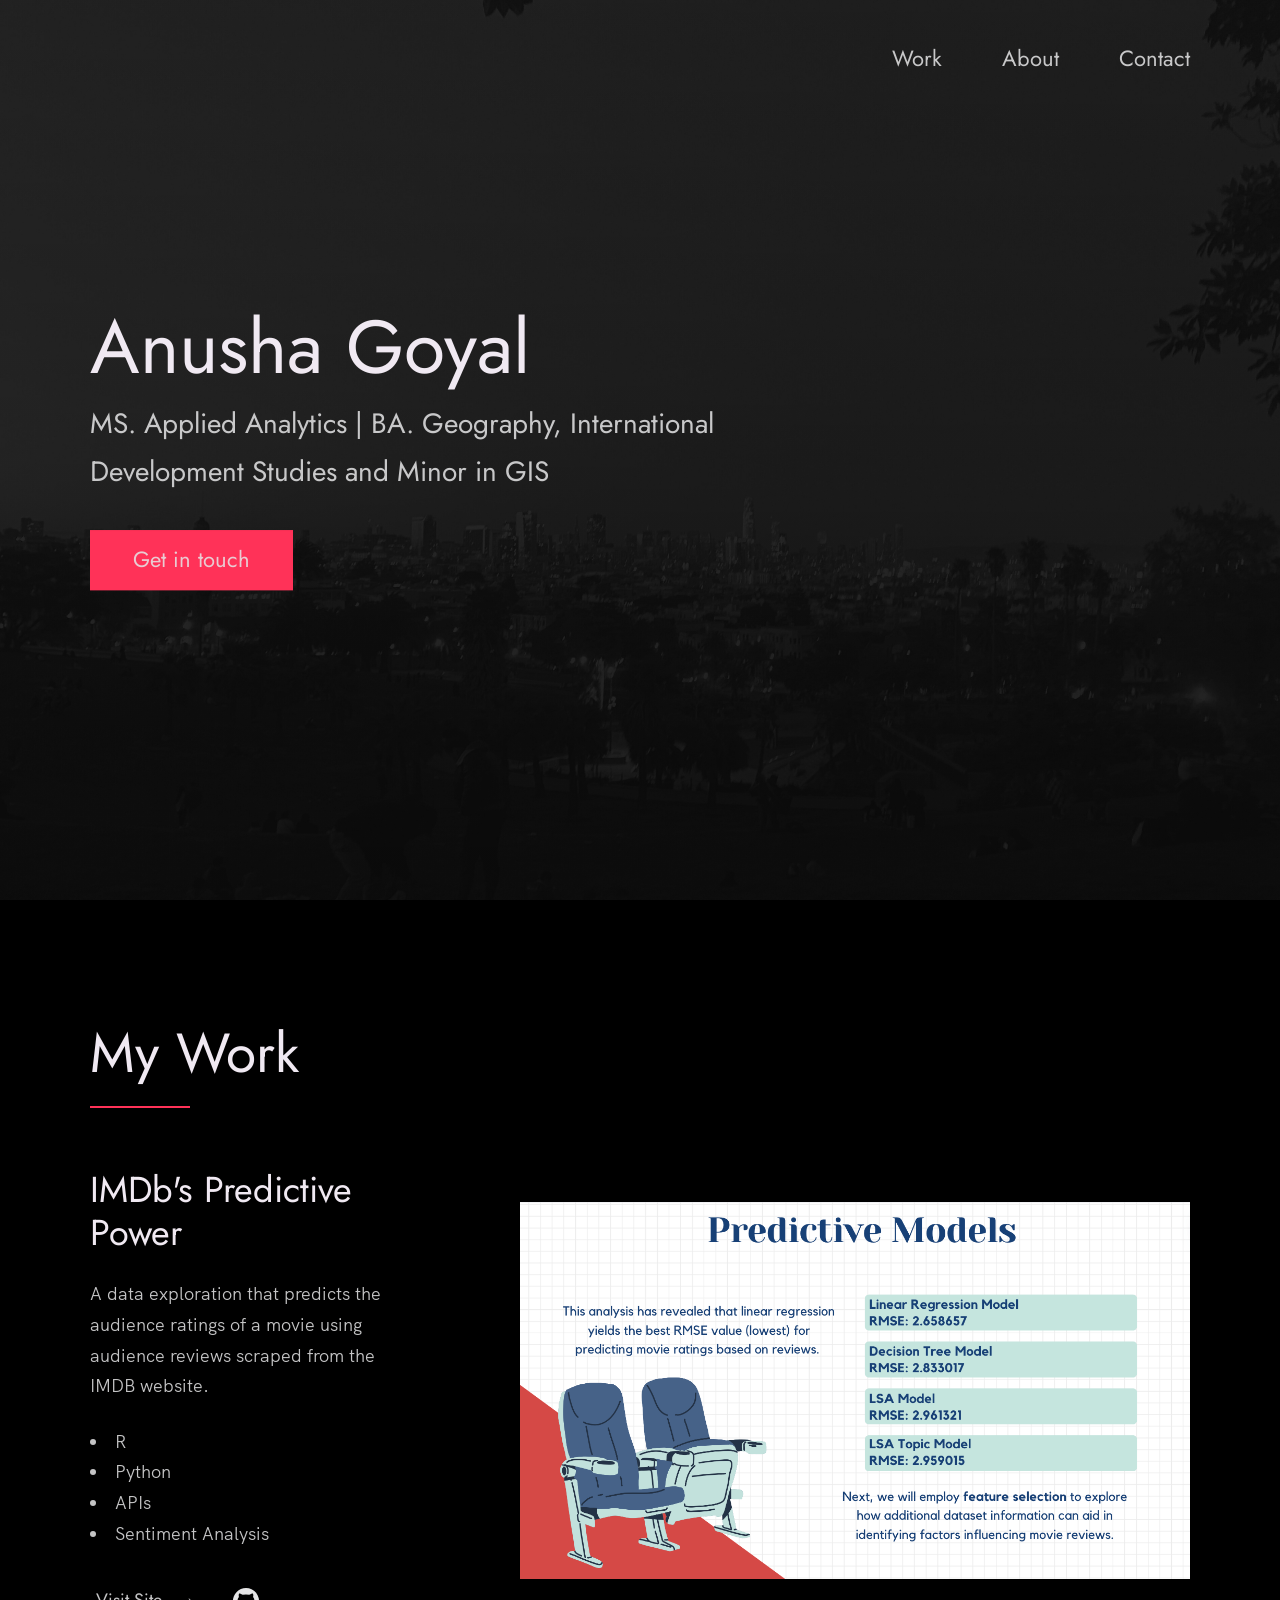
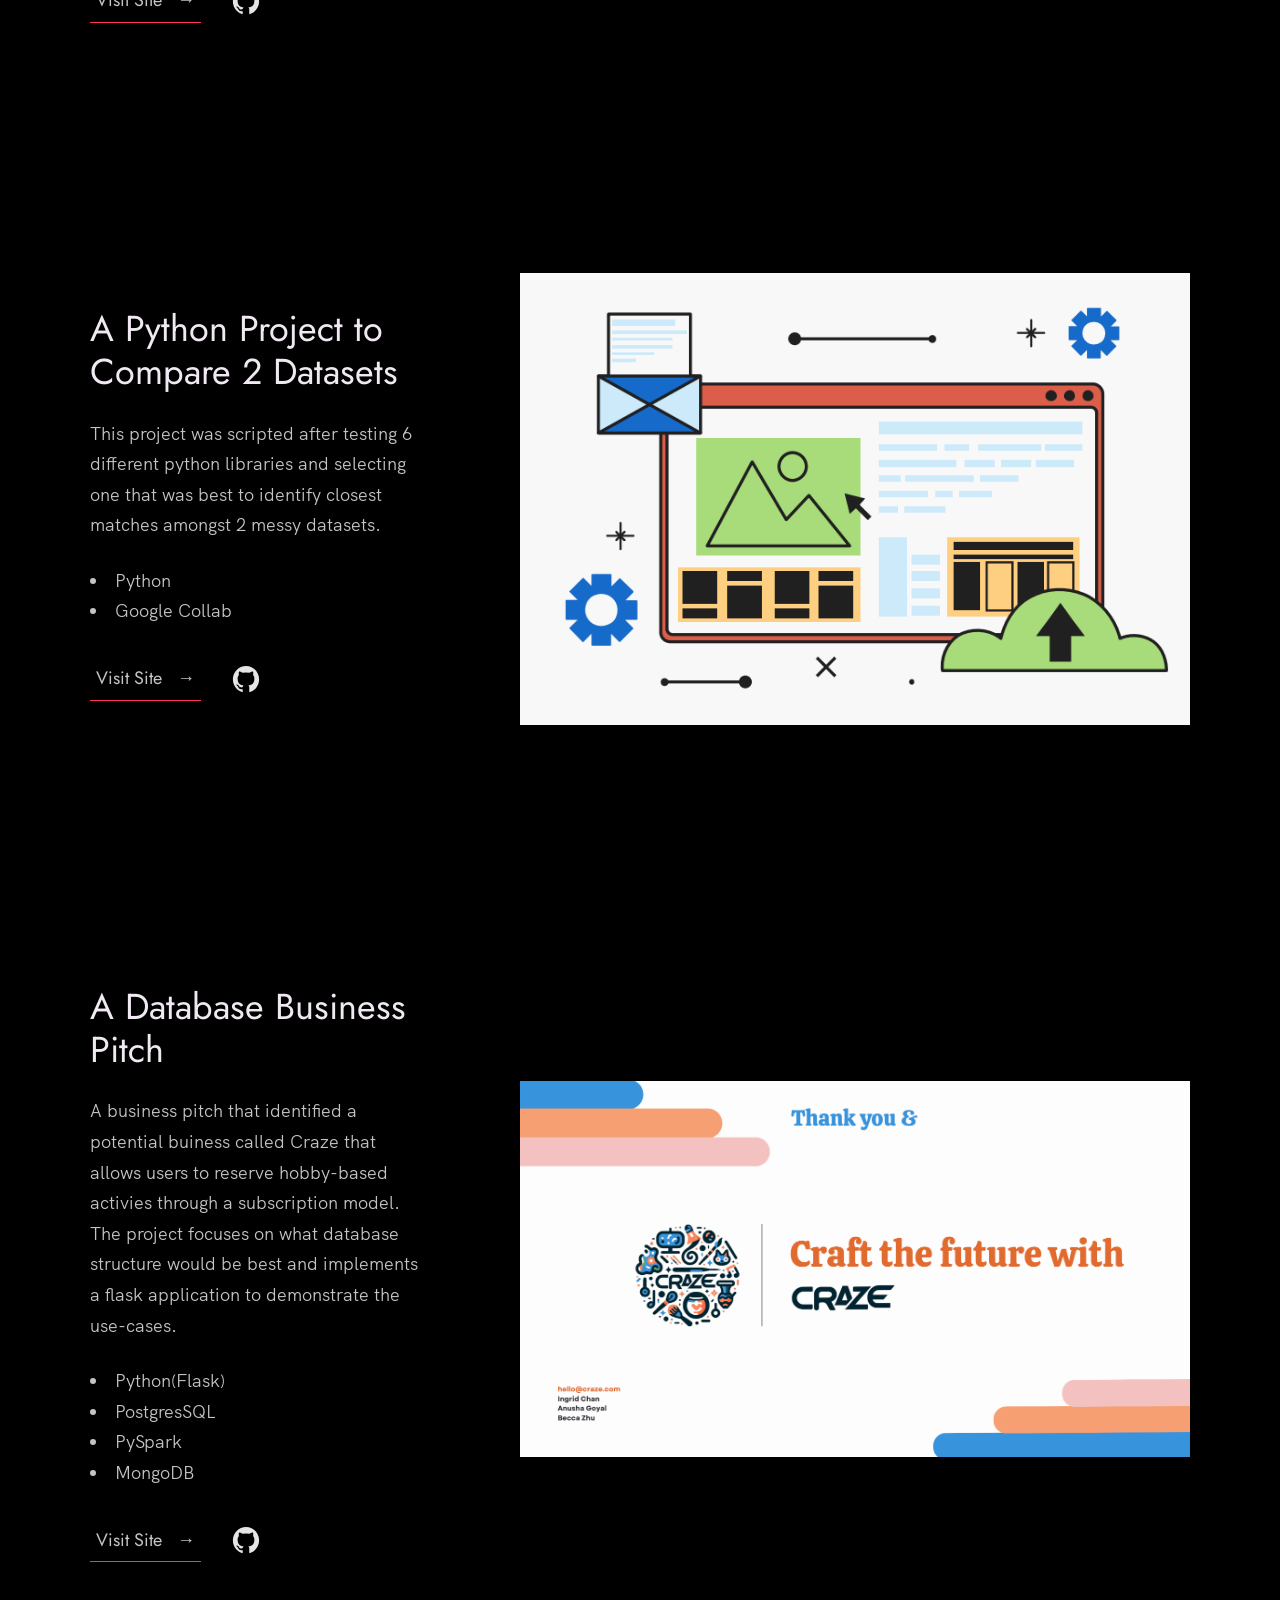
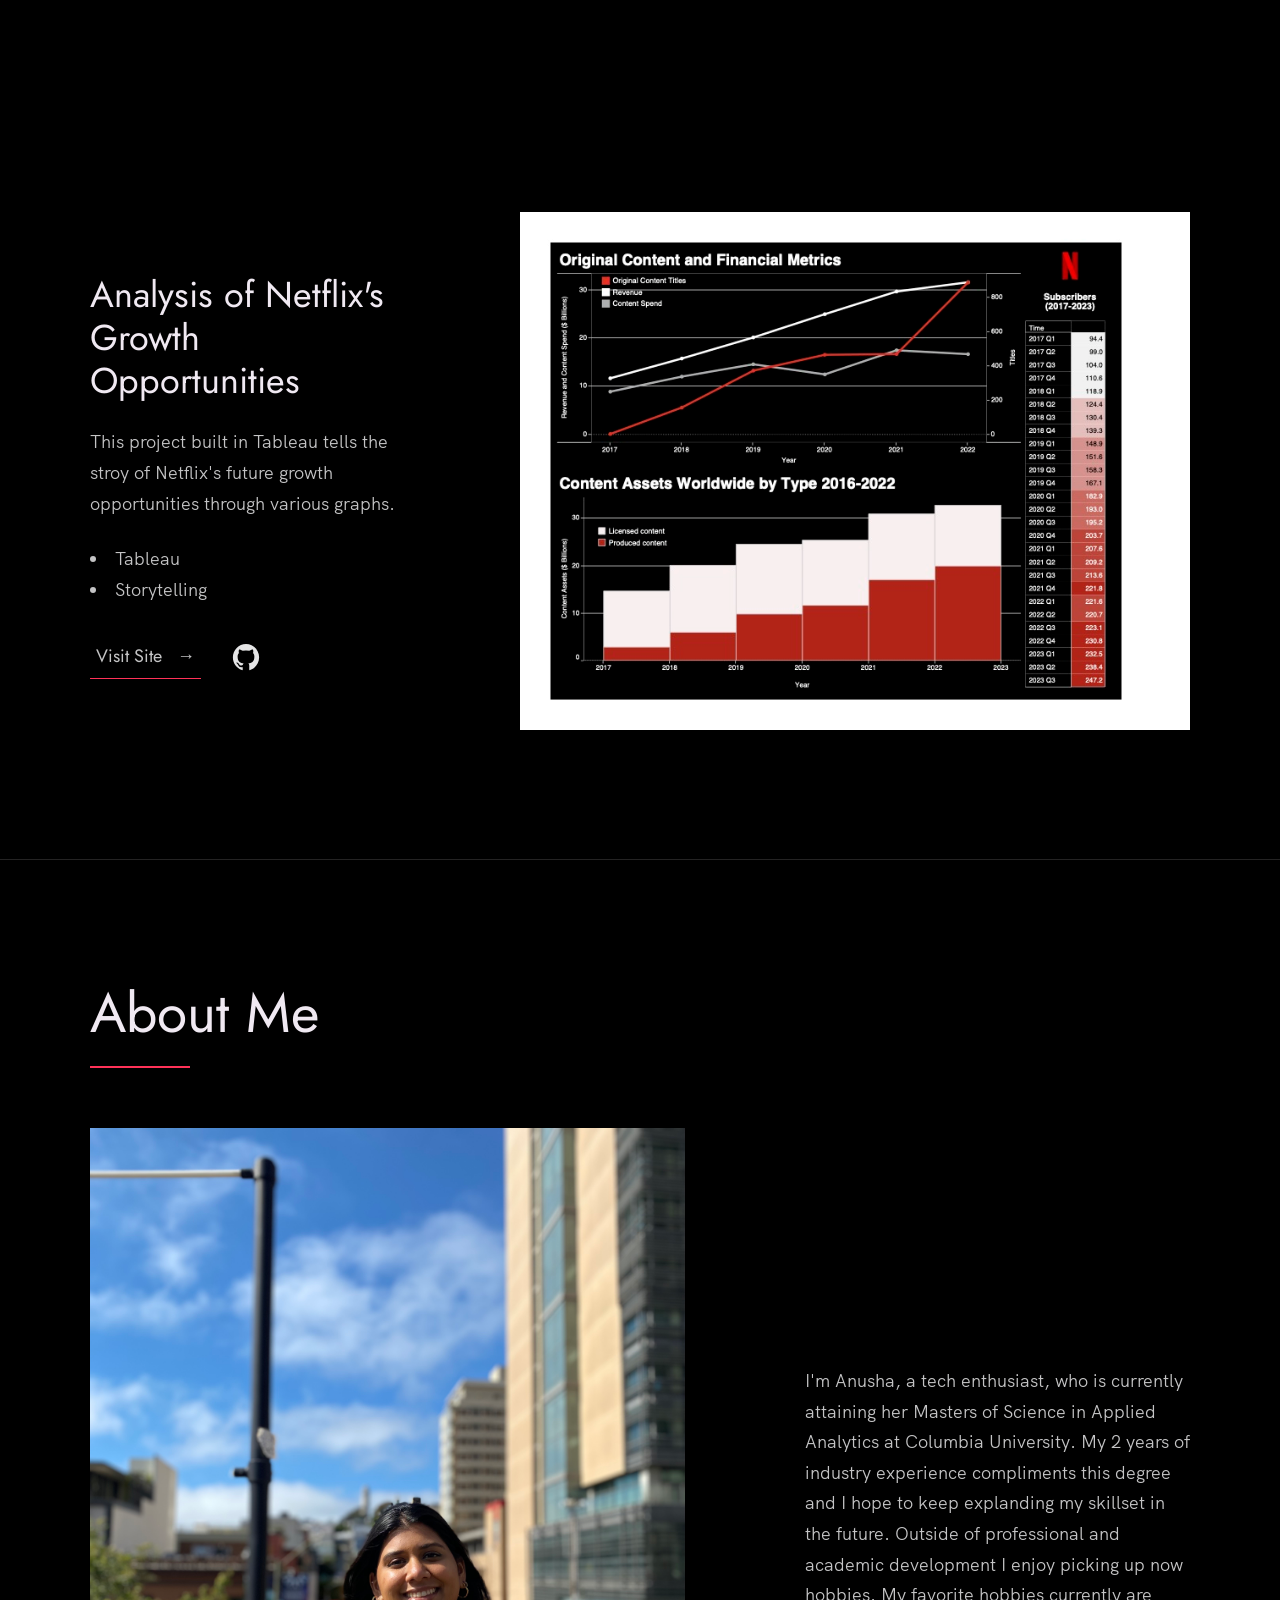
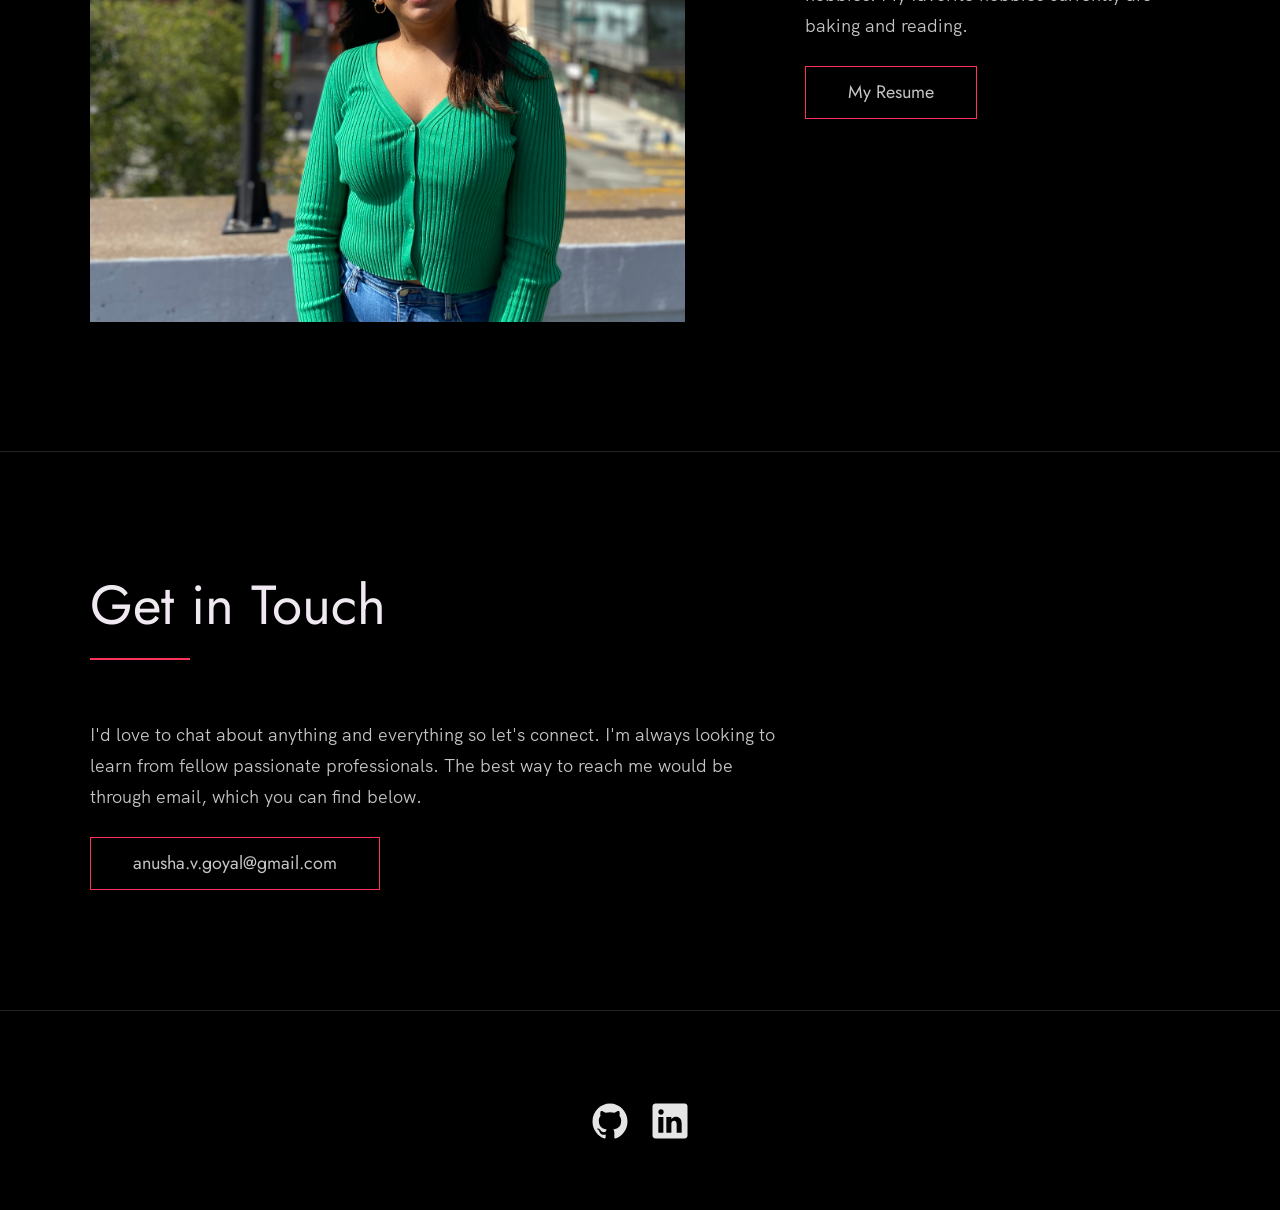
==== index.html @ 9f11503c "add-database-proj" ====
<!DOCTYPE html>
<html lang="en">

<head>
  <meta charset="UTF-8" />
  <meta name="viewport" content="width=device-width, initial-scale=1.0" />
  <link rel="shortcut icon" type="image/png" href="/Users/anusha/Desktop/Columbia School/CDL/New Grad Apps/portfolio/images/favicon.jpg" />

  <!-- Put your site title here -->
  <title>
    Anusha Goyal | MS. Applied Analytics Columbia University | BA. Geography UCLA
  </title>

  <meta name="description" content="Hi! I'm a tech professional who is passionate about harnessing the power of data to solve complex problems.">
  <!-- Add some coding keywords below, Ex: (React, CSS etc) -->
  <meta name="keywords" content="Anusha Goyal, python, data science, product, SQL, machine learning" />
  <link rel="stylesheet" href="index.css" />
</head>

<body>

  <!-- ***** Header ***** -->

  <header class="header" role="banner" id="top">
    <div class="row">
      <nav class="nav" role="navigation">
        <ul class="nav__items">
          <li class="nav__item"><a href="#work" class="nav__link">Work</a></li>
          <li class="nav__item">
            <a href="#about" class="nav__link">About</a>
          </li>
          <li class="nav__item">
            <a href="#contact" class="nav__link">Contact</a>
          </li>
        </ul>
      </nav>
    </div>
    <div class="header__text-box row">
      <div class="header__text">
        <h1 class="heading-primary">
          <!-- Replace the following name with your name -->
          <span>Anusha Goyal</span>
        </h1>
        <!-- Put a small paragraph about yourself -->
        <p>MS. Applied Analytics | BA. Geography, International Development Studies and Minor in GIS</p>
        <a href="#contact" class="btn btn--pink">Get in touch</a>
      </div>
    </div>
  </header>

  <main role="main">

    <!-- ***** Work ***** -->

    <section class="work" id="work">
      <div class="row">
        <h2>My Work</h2>
        <div class="work__boxes">

          <!-- Each div with the work__box class is a project. -->

          <div class="work__box">
            <div class="work__text">
              <h3>IMDb's Predictive Power</h3>
              <p>
                A data exploration that predicts the audience ratings of a movie using audience reviews scraped from the IMDB website. 
              </p>
              <ul class="work__list">
                <li>R</li>
                <li>Python</li>
                <li>APIs</li>
                <li>Sentiment Analysis</li>
              </ul>

              <div class="work__links">
                <a href="https://github.com/goyal-anusha/portfolio/tree/main/IMDB%20review%20analysis" class="link__text">
                  Visit Site <span>&rarr;</span>
                </a>
                <a href="https://github.com/goyal-anusha/portfolio/tree/main/IMDB%20review%20analysis">
                  <img src="./images/github.svg" class="work__code" title="View Source Code" alt="GitHub">
                </a>
              </div>
            </div>
            <div class="work__image-box">
              <img src="./images/IMBD-slide.png" class="work__image" alt="IMDB Project" />
            </div>
          </div>

          <div class="work__box">
            <div class="work__text">
              <h3>A Python Project to Compare 2 Datasets</h3>
              <p>
                This project was scripted after testing 6 different python libraries and selecting one that was best to identify closest matches amongst 2 messy datasets. 
              </p>
              <ul class="work__list">
                <li>Python</li>
                <li>Google Collab</li>
              </ul>

              <div class="work__links">
                <a href="https://github.com/goyal-anusha/portfolio/tree/main/python_comparer" target="_blank" class="link__text">
                  Visit Site <span>&rarr;</span>
                </a>
                <a href="https://github.com/goyal-anusha/portfolio/tree/main/python_comparer" title="View Source Code" target="_blank">
                  <img src="./images/github.svg" class="work__code" alt="GitHub">
                </a>
              </div>
            </div>
            <div class="work__image-box">
              <img src="./images/python_comparer.png" class="work__image" alt="Python Comparer" />
            </div>
          </div>

          <div class="work__box">
            <div class="work__text">
              <h3>A Database Business Pitch</h3>
              <p>
                A business pitch that identified a potential buiness called Craze that allows users to reserve hobby-based activies through a subscription model. 
                The project focuses on what database structure would be best and implements a flask application to demonstrate the use-cases.  
              </p>
              <ul class="work__list">
                <li>Python(Flask)</li>
                <li>PostgresSQL</li>
                <li>PySpark</li>
                <li>MongoDB</li>
              </ul>

              <div class="work__links">
                <a href="https://github.com/goyal-anusha/portfolio/tree/main/database_design_project" target="_blank" class="link__text">
                  Visit Site <span>&rarr;</span>
                </a>
                <a href="https://github.com/goyal-anusha/portfolio/tree/main/database_design_project" title="View Source Code" target="_blank">
                  <img src="./images/github.svg" class="work__code" alt="GitHub">
                </a>
              </div>
            </div>
            <div class="work__image-box">
              <img src="./images/database.png" class="work__image" alt="Python Comparer" />
            </div>
          </div>

          <div class="work__box">
            <div class="work__text">
              <h3>Analysis of Netflix's Growth Opportunities</h3>
              <p>
                This project built in Tableau tells the stroy of Netflix's future growth opportunities through various graphs. 
              </p>
              <ul class="work__list">
                <li>Tableau</li>
                <li>Storytelling</li>
              </ul>

              <div class="work__links">
                <a href="https://github.com/goyal-anusha/portfolio/tree/main/netflix_growth" class="link__text">
                  Visit Site <span>&rarr;</span>
                </a>
                <a href="https://github.com/goyal-anusha/portfolio/tree/main/netflix_growth">
                  <img src="./images/github.svg" class="work__code" title="View Source Code" alt="GitHub">
                </a>
              </div>
            </div>
            <div class="work__image-box">
              <img src="./images/netflix_graphics.jpg" class="work__image" alt="Project 3" />
            </div>
          </div>
        </div>
      </div>
    </section>

    <!-- ***** About ***** -->

    <section class="about" id="about">
      <div class="row">
        <h2>About Me</h2>
        <div class="about__content">
          <div class="about__text">
            <!-- Replace the below paragraph with info about yourself -->
            <p>
              I'm Anusha, a tech enthusiast, who is currently attaining her Masters
              of Science in Applied Analytics at Columbia University. My 2 years of industry experience
              compliments this degree and I hope to keep explanding my skillset in the future. Outside of 
              professional and academic development I enjoy picking up now hobbies. My favorite hobbies currently are baking and reading. 
            </p>
            <!-- Provide a link to your resume -->
            <a href="https://drive.google.com/file/d/1WJleEwnr_L5eDal_fQ2zpWjmvJJNZxA_/view?usp=sharing" class="btn">My Resume</a>
          </div>

          <div class="about__photo-container">
            <!-- Add a nice photo of yourself -->
            <img class="about__photo" src="./images/img_anusha.jpg" alt="" />
          </div>
        </div>
      </div>
    </section>
  </main>

  <!-- ***** Contact ***** -->

  <section class="contact" id="contact">
    <div class="row">
      <h2>Get in Touch</h2>
      <div class="contact__info">
        <p>
          I'd love to chat about anything and everything so let's connect. 
          I'm always looking to learn from fellow passionate professionals.
          The best way to reach me would be through email, which you can find below. 
        </p>
        <!-- Replace the email with yours -->
        <a href="mailto:anusha.v.goyal@gmail.com" class="btn">anusha.v.goyal@gmail.com</a>
      </div>
    </div>
  </section>

  <!-- ***** Footer ***** -->

  <footer role="contentinfo" class="footer">
    <div class="row">
      <!-- Update the links to point to your accounts -->
      <ul class="footer__social-links">
        <li class="footer__social-link-item">
          <a href="https://github.com/goyal-anusha/" title="Link to Github Profile">
            <img src="./images/github.svg" class="footer__social-image" alt="Github">
          </a>
        </li>
        <li class="footer__social-link-item">
          <a href=https://www.linkedin.com/in/anusha-goyal/">
            <img src="./images/linkedin.svg" title="Link to Linkedin Profile" class="footer__social-image" alt="Linkedin">
          </a>
        </li>
      </ul>
    </div>
  </footer>

  <a href="#top" class="back-to-top" title="Back to Top">
    <img src="./images/arrow-up.svg" alt="Back to Top" class="back-to-top__image"/>
  </a>
  <script src="./index.js"></script>
</body>

</html>
---- index.css ----
/* --------------------------------------- */
/* ----- Basic Setup ----- */
/* --------------------------------------- */

@font-face {
    font-family: 'Hk Grotesk';
    font-style: normal;
    font-weight: 400;
    src: url('./fonts/HKGrotesk-Regular.woff') format('woff');
}

@font-face {
    font-family: 'Jost';
    font-style: normal;
    font-weight: 400;
    src: url('./fonts/Jost-Regular.ttf') format('woff');
}

* {
    margin: 0;
    padding: 0;
    box-sizing: inherit;
}

:root {
    --font-size-small: 1.8rem;
    --font-size-normal: 2.2rem;
    --font-size-medium: 2.8rem;
    --font-size-medium-1: 3.6rem;
    --font-size-large: 5.5rem;
    --font-size-huge: 7.5rem;
    --font-stack: 'Hk Grotesk', sans-serif;

    --line-height-normal: 1.7;
    --line-height-small: 1.2;

    --black: #000;
    --pink: #ff3258;
    --white: #f0e9f2;
    --white-1: #e5e5e6da;


    --container-max-width: 1180px;
    --container-normal-width: 800px;
    --container-medium-width: 700px; 
    --container-small-width: 500px;

    --gutter-huge: 12rem;
    --gutter-medium: 6rem;
    --gutter-normal: 3rem;
    --gutter-small-1: 2.5rem;
    --gutter-small: 2rem;

    --border-light: 1px solid rgb(36, 35, 35);
}

html {
    font-size: 62.5%; /* (16/10)*100 = 62.5% => 1rem = 10px */
    box-sizing: border-box;
    scroll-behavior: smooth;
}

@media(max-width: 1000px) {
    html {
        font-size: 52%;
    }
}

body {
    font-size: var(--font-size-small);
    font-family: var(--font-stack);
    font-weight: 400;
    color: var(--white-1);
    line-height: var(--line-height-normal);
    background: var(--black);
    overflow-x: hidden;
}

.row {
    max-width: var(--container-max-width);
    margin: 0 auto;
}

@media(max-width: 1340px) {
    .row {
        max-width: 1100px;
    }
}

@media(max-width: 1240px) {
    .row {
        padding: 0 var(--gutter-medium);
    }
}

@media(max-width: 600px) {
    .row {
        padding: 0 var(--gutter-normal);
    }
}

@media(max-width: 600px) {
    .row {
        padding: 0 var(--gutter-small);
    }
}

section {
    padding: var(--gutter-huge) 0;
    border-bottom: var(--border-light);
}

img {
    object-fit: contain;
    max-width: 100%;
}

/* --------------------------------------- */
/* ----- Headlines and Paragraphs ----- */
/* --------------------------------------- */

h1,
h2,
h3 {
    font-family: 'Jost', sans-serif;
    font-weight: 400;
    line-height: var(--line-height-small);
    color: var(--white);
}

.heading-primary {
    line-height: 1;
    font-size: var(--font-size-huge);
    font-weight: 400;
}

@media(max-width: 900px) {
    .heading-primary {
        font-size: 6.5rem;
    }
}

h2 {
    font-size: var(--font-size-large);
    margin-bottom: var(--gutter-medium);
}

h2::after {
    content: '';
    display: block;
    height: 2px;
    width: 10rem;
    background: var(--pink);
    margin: var(--gutter-small) 0;
}

h3 {
    font-size: var(--font-size-medium-1);
    margin-bottom: var(--gutter-small);
}

@media(max-width: 500px) {
    .heading-primary {
        font-size: var(--font-size-large);
    }

    h2 {
        font-size: var(--font-size-medium-1);
    }

    h3 {
        font-size: var(--font-size-medium);
    }
}

p {
    margin: var(--gutter-small-1) 0;
}

@media(max-width: 900px) {
    p { 
        max-width: var(--container-small-width);
    }
}

/* --------------------------------------- */
/* ----- Buttons and Links ----- */
/* --------------------------------------- */

a {
    color: var(--white);
    font-weight: 400;
    font-family: 'Jost', sans-serif;
    transition: all .2s;
    outline: 2px solid transparent;
}

::-moz-focus-inner {
    border: 0;
}

button:focus,
a:focus {
    outline: 2px solid var(--pink);
}

body:not(.user-is-tabbing) button:focus,
body:not(.user-is-tabbing) a:focus {
    outline: none;
}

.link:hover {
    color: var(--pink);
}

.btn {
    position: relative;
    display: inline-block;
    padding: 1rem 4.2rem;
    text-decoration: none;
    color: inherit;
    border: 1px solid  var(--pink);
    font-weight: 400;
}

.btn:focus {
    outline: none;
}

.btn::after {
    content: '';
    display: block;
    position: absolute;
    top: 0;
    left: 0;
    right: 100%;
    background: var(--white);
    height: 100%;
    z-index: -1;
    transition: all 0.2s cubic-bezier(1, 0.68, 0.16, 0.9);
}

.btn:hover::after,
.btn:focus::after {
    right: 0;
    background: var(--pink);
}

.btn--pink {
    background: var(--pink);
    transition: all 0.2s;
}

.btn--pink::after {
    display: none;
}

.btn--pink:hover,
.btn--pink:focus {
    background: transparent;
}

.link__text {
    position: relative;
    display: inline-block;
    padding: .6rem;
    color: inherit;
    text-decoration: none;
    border-bottom: 1px solid var(--pink);
}

.link__text::after {
    content: '';
    display: block;
    position: absolute;
    top: 0;
    left: 0;
    right: 100%;
    background: var(--white);
    height: 100%;
    z-index: -1;
    transition: all 0.2s cubic-bezier(1, 0.68, 0.16, 0.9);
}

.link__text:focus {
    outline: none;
}

.link__text:hover::after,
.link__text:focus:after {
    right: 0;
    background: var(--pink);
}

.link__text span {
    padding-left: 1rem;
    font-family: sans-serif;
}

/* ----- Back to Top ----- */

.back-to-top {
    position: fixed;
    bottom: 4rem;
    right: 4rem;
    display: flex;
    justify-content: center;
    align-items: center;
    height: 5.5rem;
    width: 5.5rem;
    background-color: var(--pink);
    border-radius: 50%;
    z-index: 10;
    visibility: hidden;
    transition: all .4s;
}

.back-to-top__image {
    height: 70%;
}

@media(max-width: 900px) {
    .back-to-top {
        right: 2rem;
    }
}

@media(max-width: 500px) {
    .back-to-top {
        right: 1rem;
    }
}

/* --------------------------------------- */
/* ----- Navigation ----- */
/* --------------------------------------- */

.nav {
    display: flex;
    justify-content: flex-end;
    padding: var(--gutter-normal) 0;
}

.nav__items {
    display: flex;
    list-style: none;
}

.nav__item:not(:last-child) {
    margin-right: var(--gutter-medium);
}

@media(max-width: 500px) {
    .nav {
        justify-content: center;
    }
}

@media(max-width: 400px) {
    .nav__item:not(:last-child) {
        margin-right: var(--gutter-normal);
    }
}

@media(max-width: 300px) {
    .nav {
        font-size: var(--font-size-small);
    }
}

.nav__link {
    position: relative;
    display: inline-block;
    padding: 1rem 0;
    text-decoration: none;
    color: inherit;
    transition: all .2s;
}

.nav__link::after {
    content: '';
    position: absolute;
    bottom: 0;
    left: 0;
    right: 100%;
    display: inline-block;
    height: 1rem;
    background: var(--white);
    transition: all 0.25s cubic-bezier(1, 0.68, 0.16, 0.9);
}

.nav__link:hover {
    color: var(--pink);
}

.nav__link:hover::after {
    right: 0;
    height: 2px;
    background: var(--pink);
}

/* --------------------------------------- */
/* ----- Header ----- */
/* --------------------------------------- */

.header {
    background: linear-gradient(rgba(0,0,0, .1), rgba(0,0,0, .4)), 
        url('./images/header.png');
    height: 100vh;
    background-size: cover;
    background-position: center;
    background-attachment: fixed;
    font-size: var(--font-size-normal);
}

.header__text {
    position: absolute;
    top: 50%;
    transform: translateY(-50%);
}

.header__text p {
    margin: 1.5rem 0 3.5rem;
    max-width: var(--container-medium-width);
    font-family: 'Jost', sans-serif;
    font-size: var(--font-size-medium);
}

@media(max-width: 500px) {
    .header {
        text-align: center;
    }

    .header__text p {
        transform: scale(.8);
    }
}

/* --------------------------------------- */
/* ----- Work ----- */
/* --------------------------------------- */

.work__box {
    display: flex;
    align-items: center;
}

@media(max-width: 900px) {
    .work__box {
        align-items: initial;
        flex-direction: column-reverse;
    }
}

.work__box:not(:last-child) {
    margin-bottom: 25rem;
}

@media(max-width: 500px) {
    .work__box:not(:last-child) {
        margin-bottom: 20rem;
    }
}

.work__links {
    display: flex;
    align-items: center;
}

.work__text {
    flex: 0 0 30%;
}

.work__list {
    /* list-style-type: square; */
    list-style-position: inside;
    margin-bottom: var(--gutter-normal);
}

.work__code {
    display: block;
    height: 3rem;
    margin-left: var(--gutter-normal);
    transition: all .3s;
}

.work__code:hover {
    transform: scale(1.2);
}

.work__image-box {
    margin-bottom: var(--gutter-normal);
}

@media(min-width: 901px) {
    .work__image-box {
        flex: 1;
        margin: 0 0 0 10rem;
    }
}

@media(max-width: 900px) {
    .work__code {
        height: 4rem;
    }
}

/* --------------------------------------- */
/* ----- Clients ----- */
/* --------------------------------------- */

.client__logos {
    display: flex;
    justify-content: space-between;
    filter: invert(100%) grayscale(100%) opacity(.8);
}

.client__logo {
    height: 6.5rem;
    max-width: 18rem;
}

@media(max-width: 1240px) {
    .client__logos {
        overflow-x: scroll;
        padding: var(--gutter-normal);
    }

    .client__logo:not(:last-of-type) {
        margin-right: var(--gutter-medium);
    }
}

/* --------------------------------------- */
/* ----- About ----- */
/* --------------------------------------- */

.about__content {
    display: flex;
    flex-direction: row-reverse;
    align-items: center;
}

@media(max-width: 900px) {
    .about__content {
        flex-direction: column-reverse;
        align-items: initial;
    }
}

.about__photo-container {
    margin-bottom: var(--gutter-normal);
}

@media(min-width: 901px) {
    .about__text {
        flex: 0 0 35%;
    }
    
    .about__photo-container {
        flex: 1;
        margin: 0 var(--gutter-huge) 0 0;
    }
}

/* --------------------------------------- */
/* ----- Contact ----- */
/* --------------------------------------- */

.contact__info {
    max-width: var(--container-medium-width);
}

/* --------------------------------------- */
/* ----- Footer ----- */
/* --------------------------------------- */

.footer {
    text-align: center;
    padding: var(--gutter-medium) 0 var(--gutter-normal);
}

.footer__social-links {
    display: flex;
    justify-content: center;
    padding: var(--gutter-normal) 0;
    list-style: none;
}

.footer__social-link-item:not(:last-of-type) {
    margin-right: var(--gutter-small);
}

.footer__social-image {
    height: 4rem;
}

.footer__github-buttons {
    display: flex;
    justify-content: center;
}

.footer__github-buttons iframe {
    height: 2.5rem;
    width: 84px;
    transform: translateY(3px);
}

@media(max-width: 500px) {
    .footer {
        padding: var(--gutter-medium) 0;
    } 
}
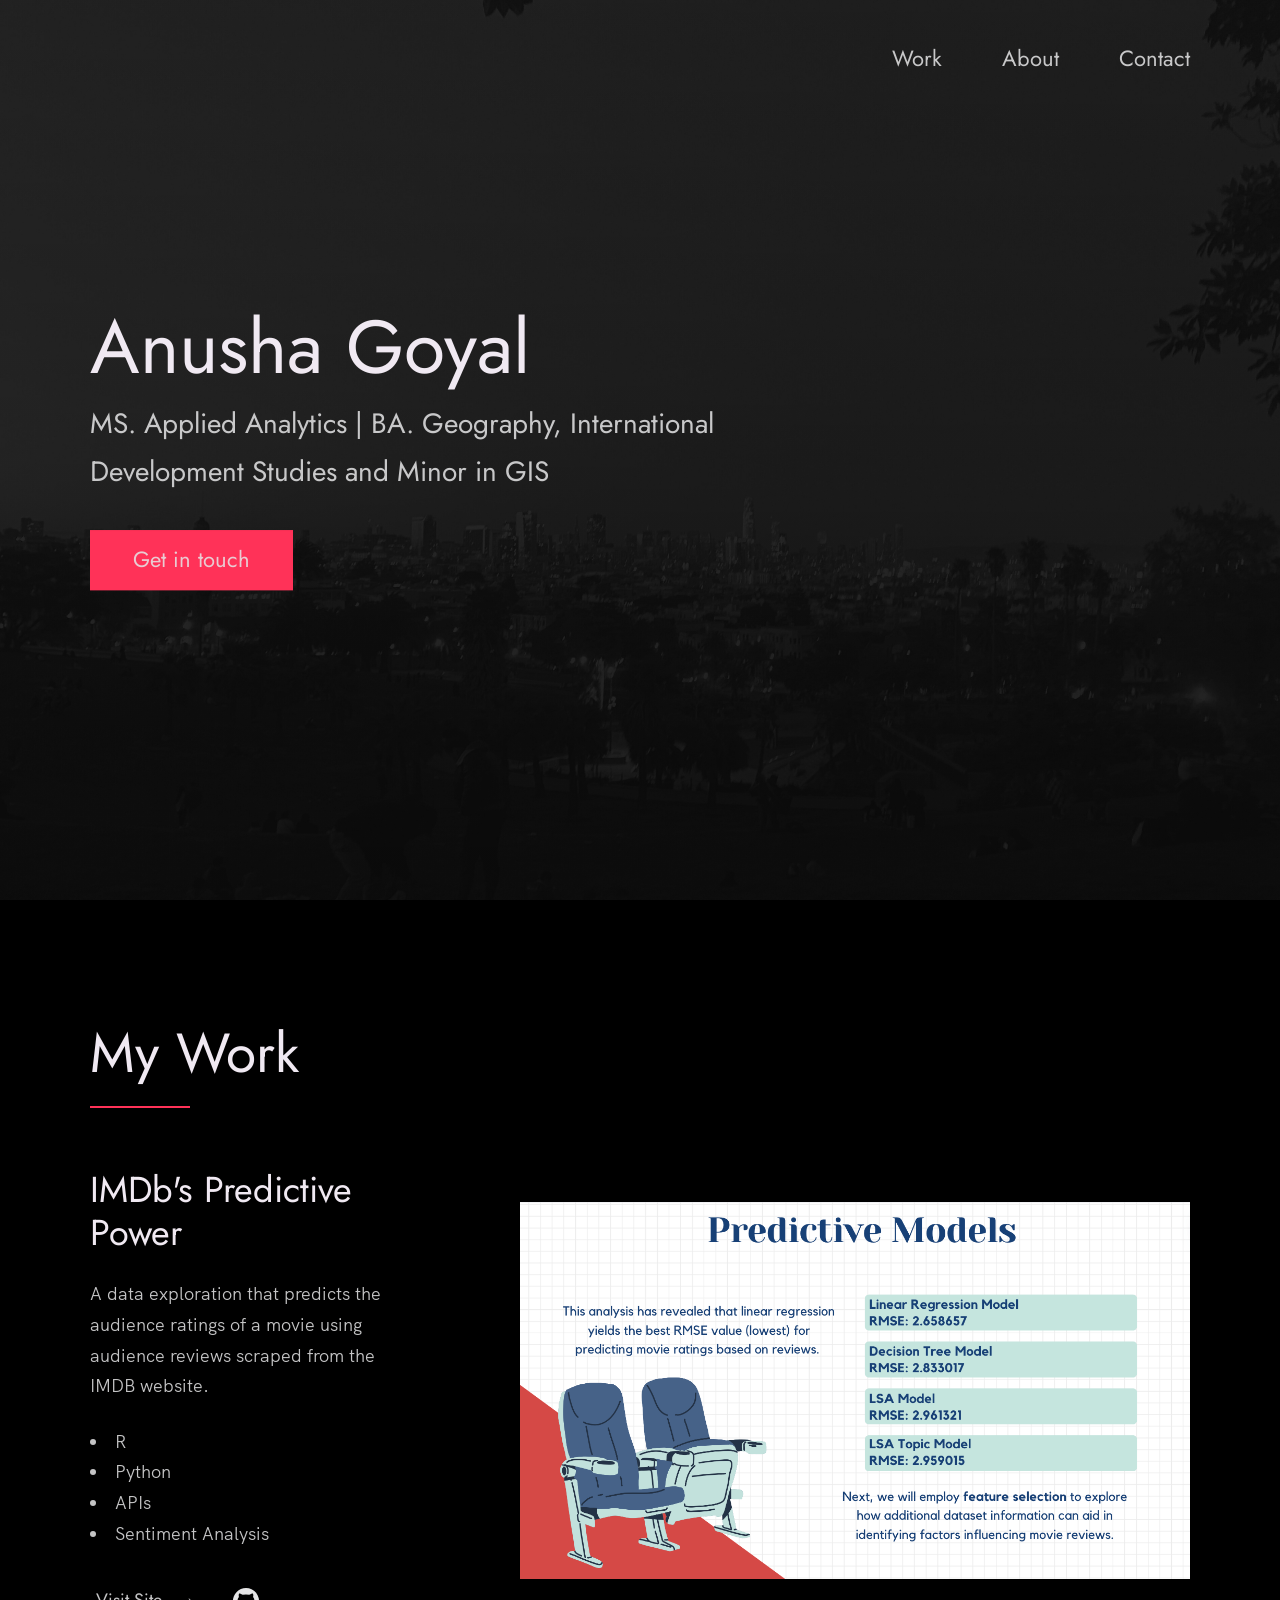
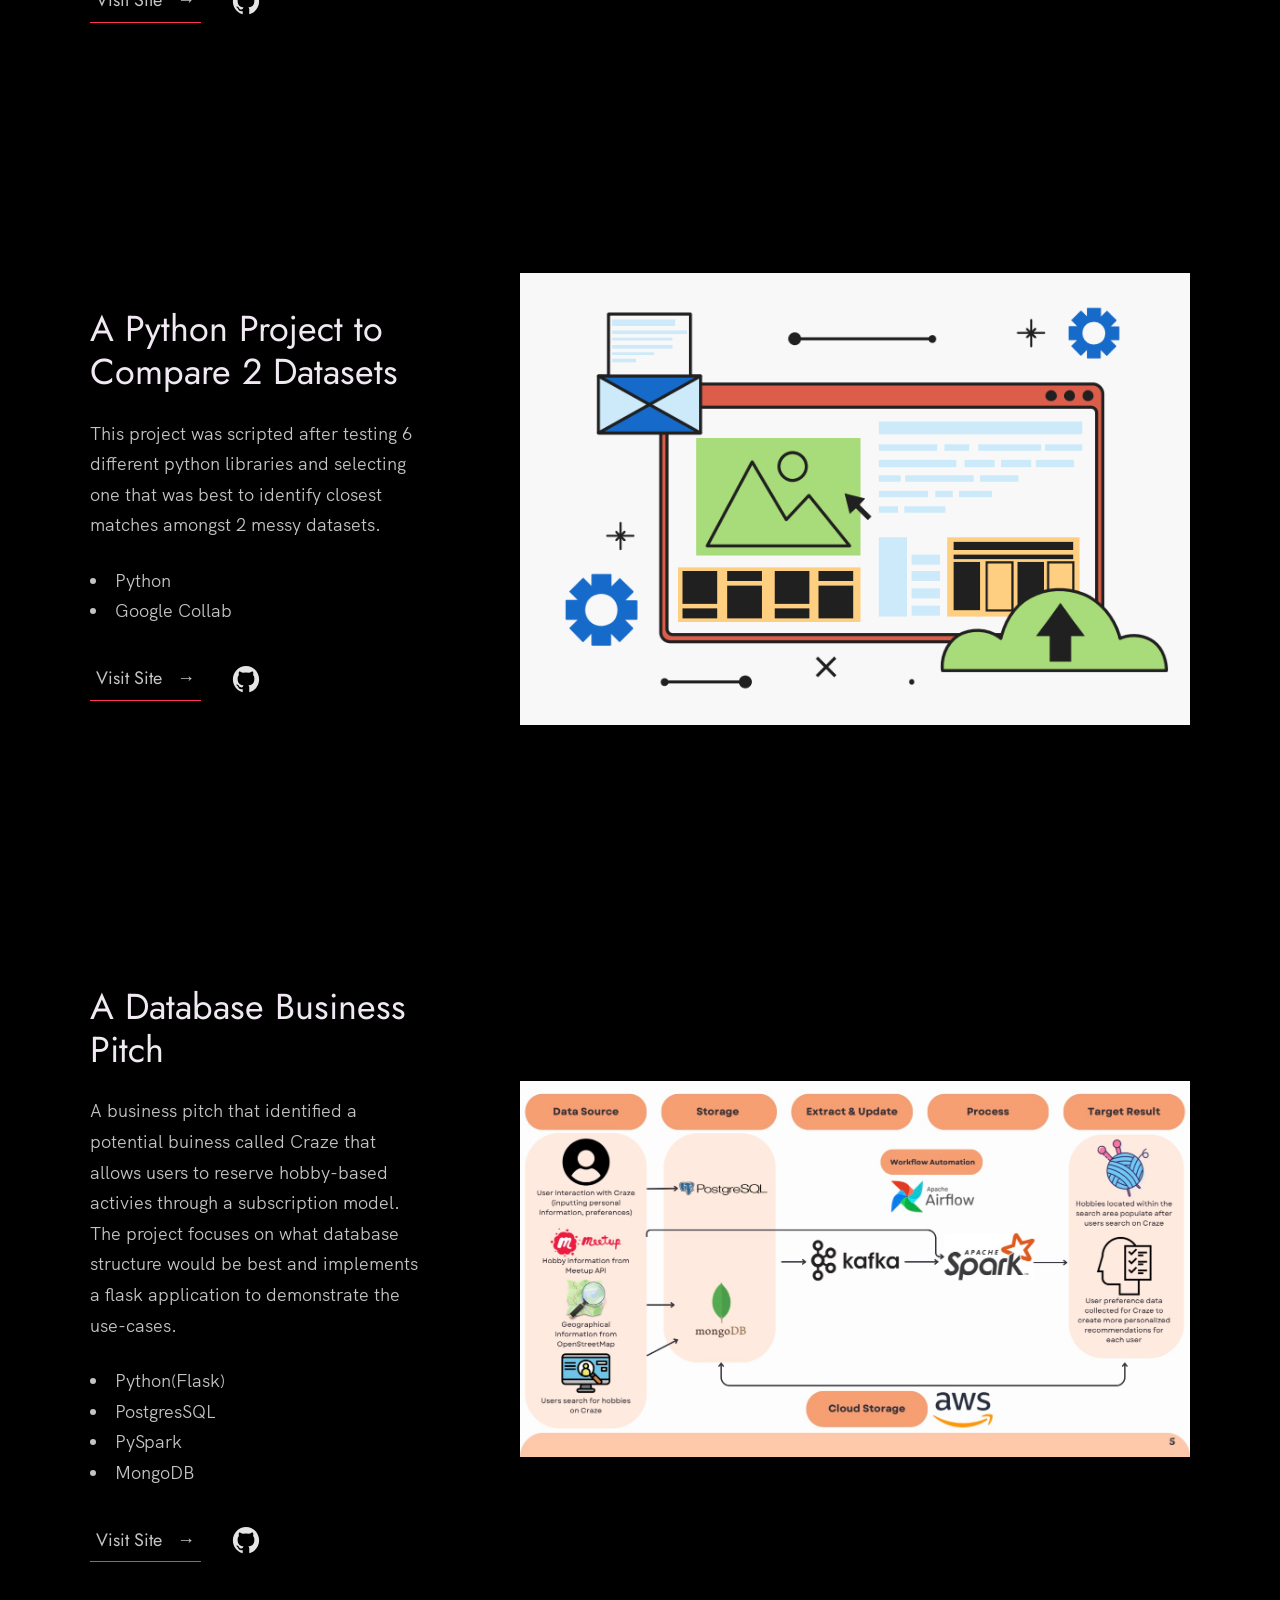
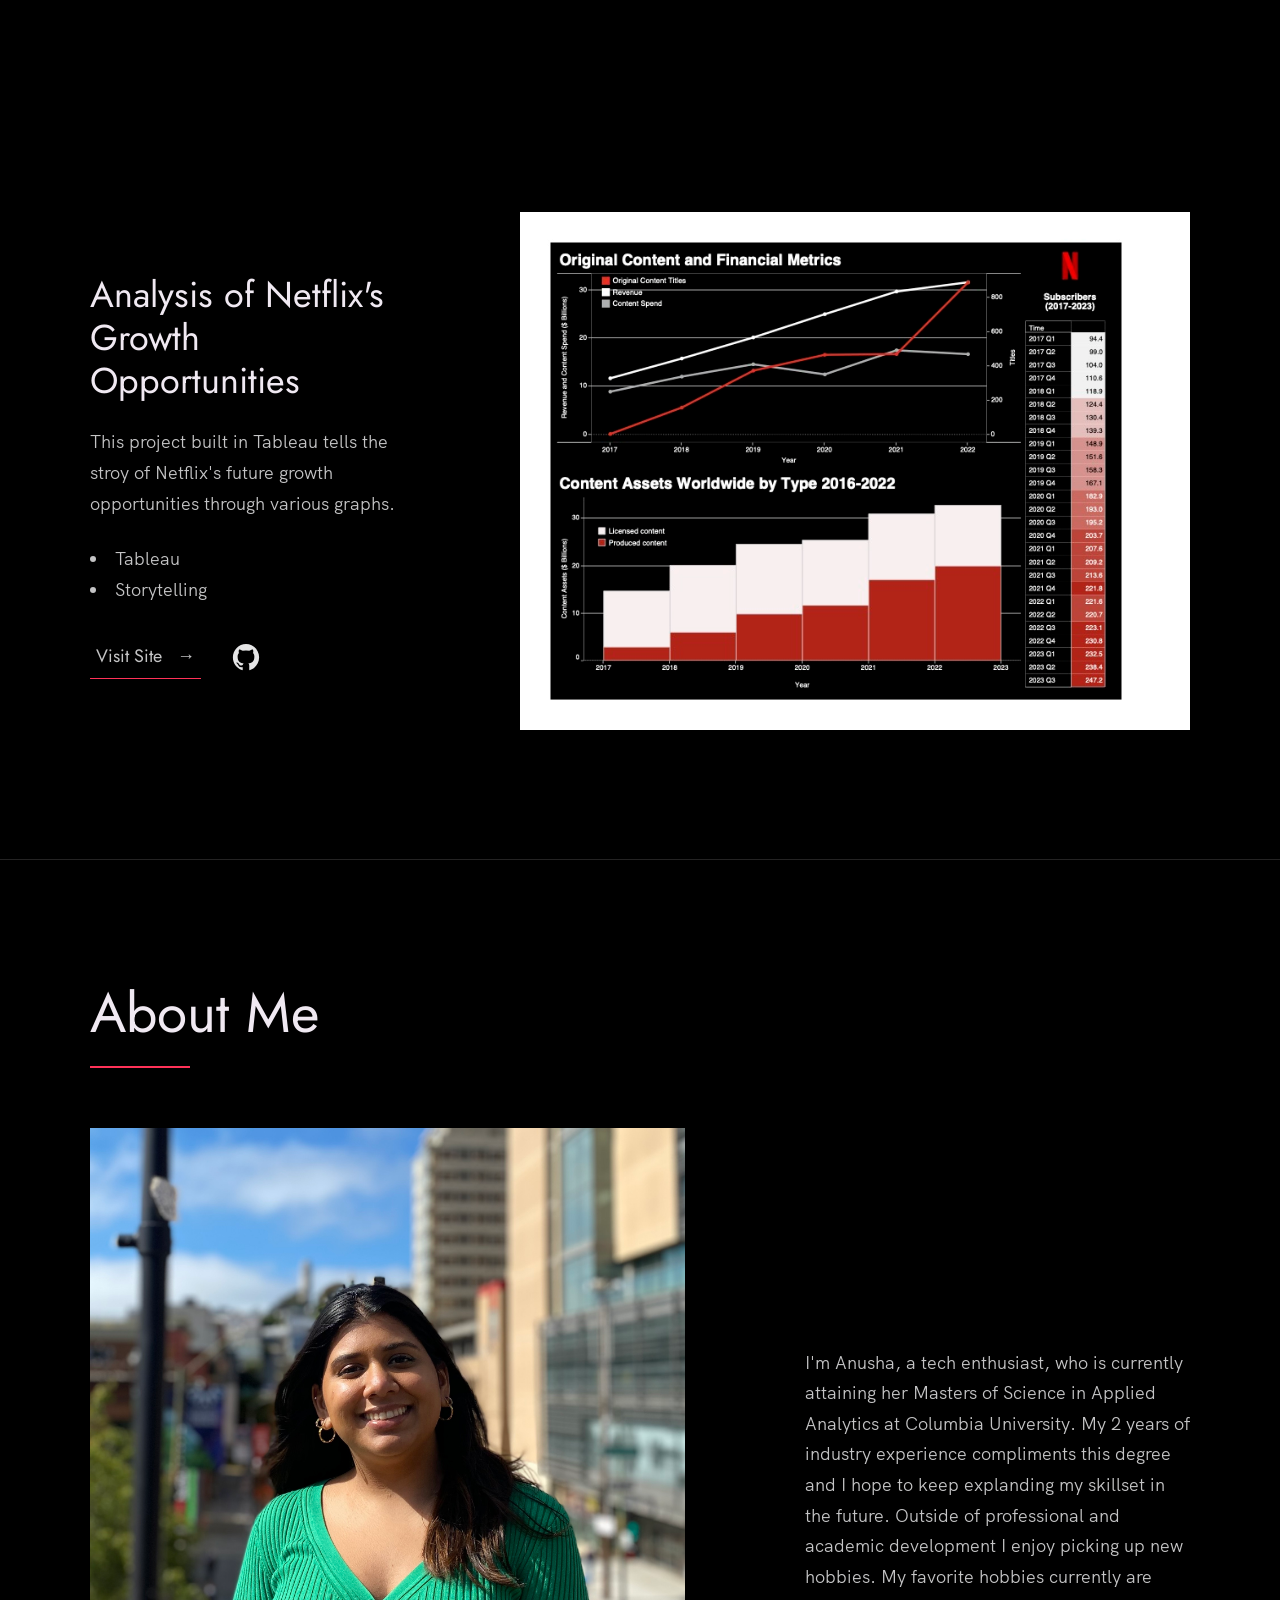
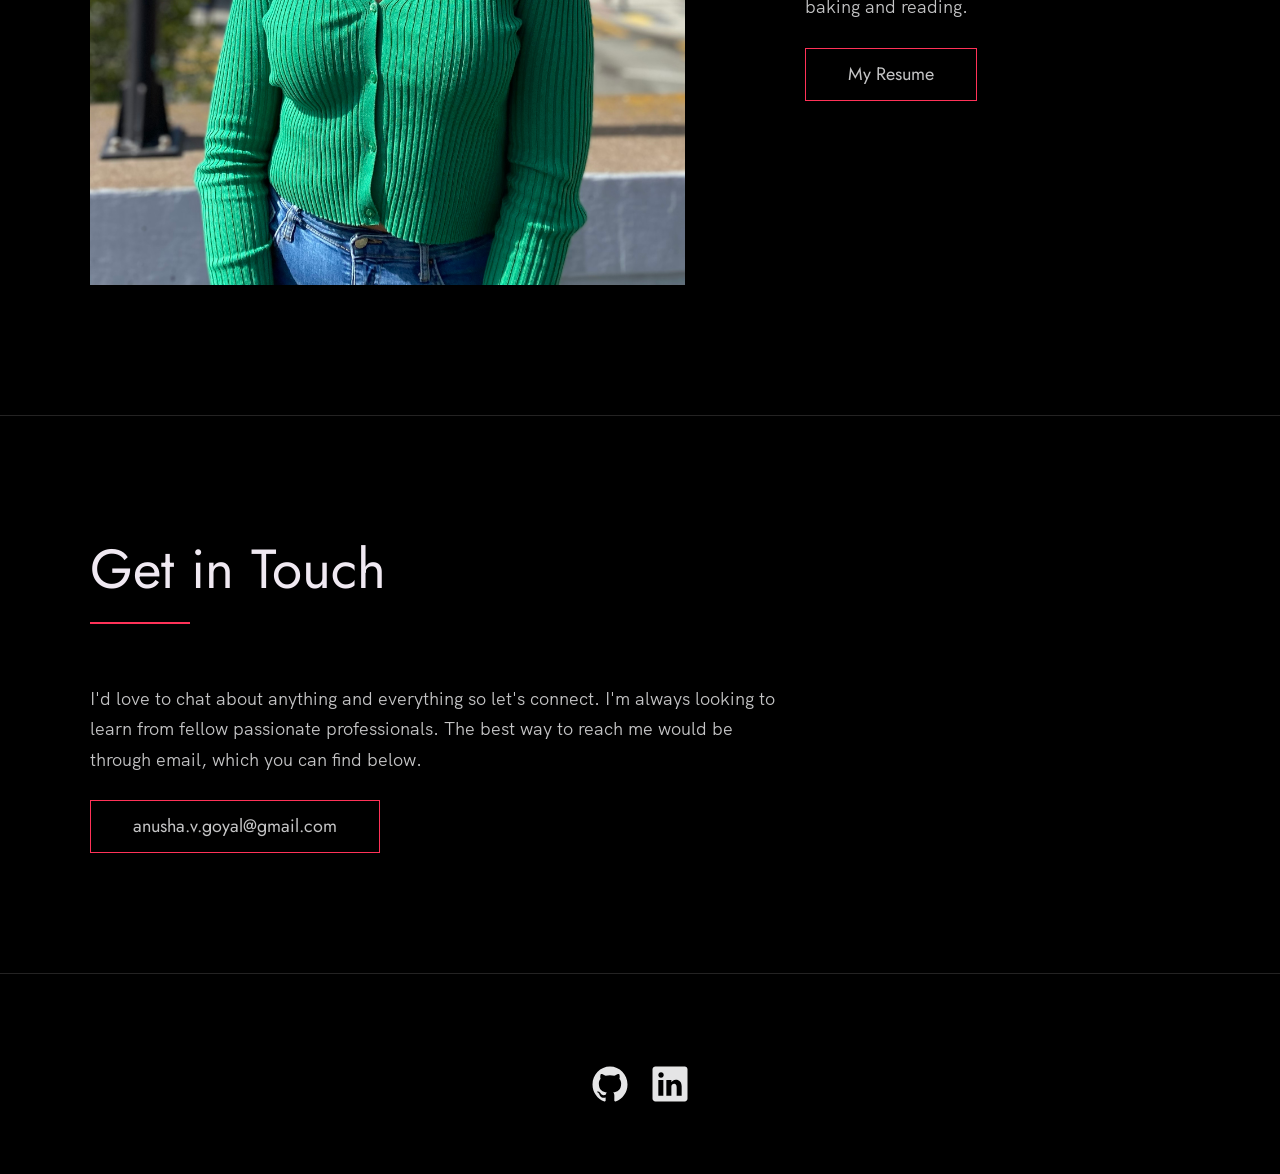
==== commit a9484e3a: "add-databse-picture" ====
--- a/index.html
+++ b/index.html
@@ -135,7 +135,7 @@
               </div>
             </div>
             <div class="work__image-box">
-              <img src="./images/database.png" class="work__image" alt="Python Comparer" />
+              <img src="./images/database.jpg" class="work__image" alt="Python Comparer" />
             </div>
           </div>
 
@@ -179,7 +179,7 @@
               I'm Anusha, a tech enthusiast, who is currently attaining her Masters
               of Science in Applied Analytics at Columbia University. My 2 years of industry experience
               compliments this degree and I hope to keep explanding my skillset in the future. Outside of 
-              professional and academic development I enjoy picking up now hobbies. My favorite hobbies currently are baking and reading. 
+              professional and academic development I enjoy picking up new hobbies. My favorite hobbies currently are baking and reading. 
             </p>
             <!-- Provide a link to your resume -->
             <a href="https://drive.google.com/file/d/1WJleEwnr_L5eDal_fQ2zpWjmvJJNZxA_/view?usp=sharing" class="btn">My Resume</a>
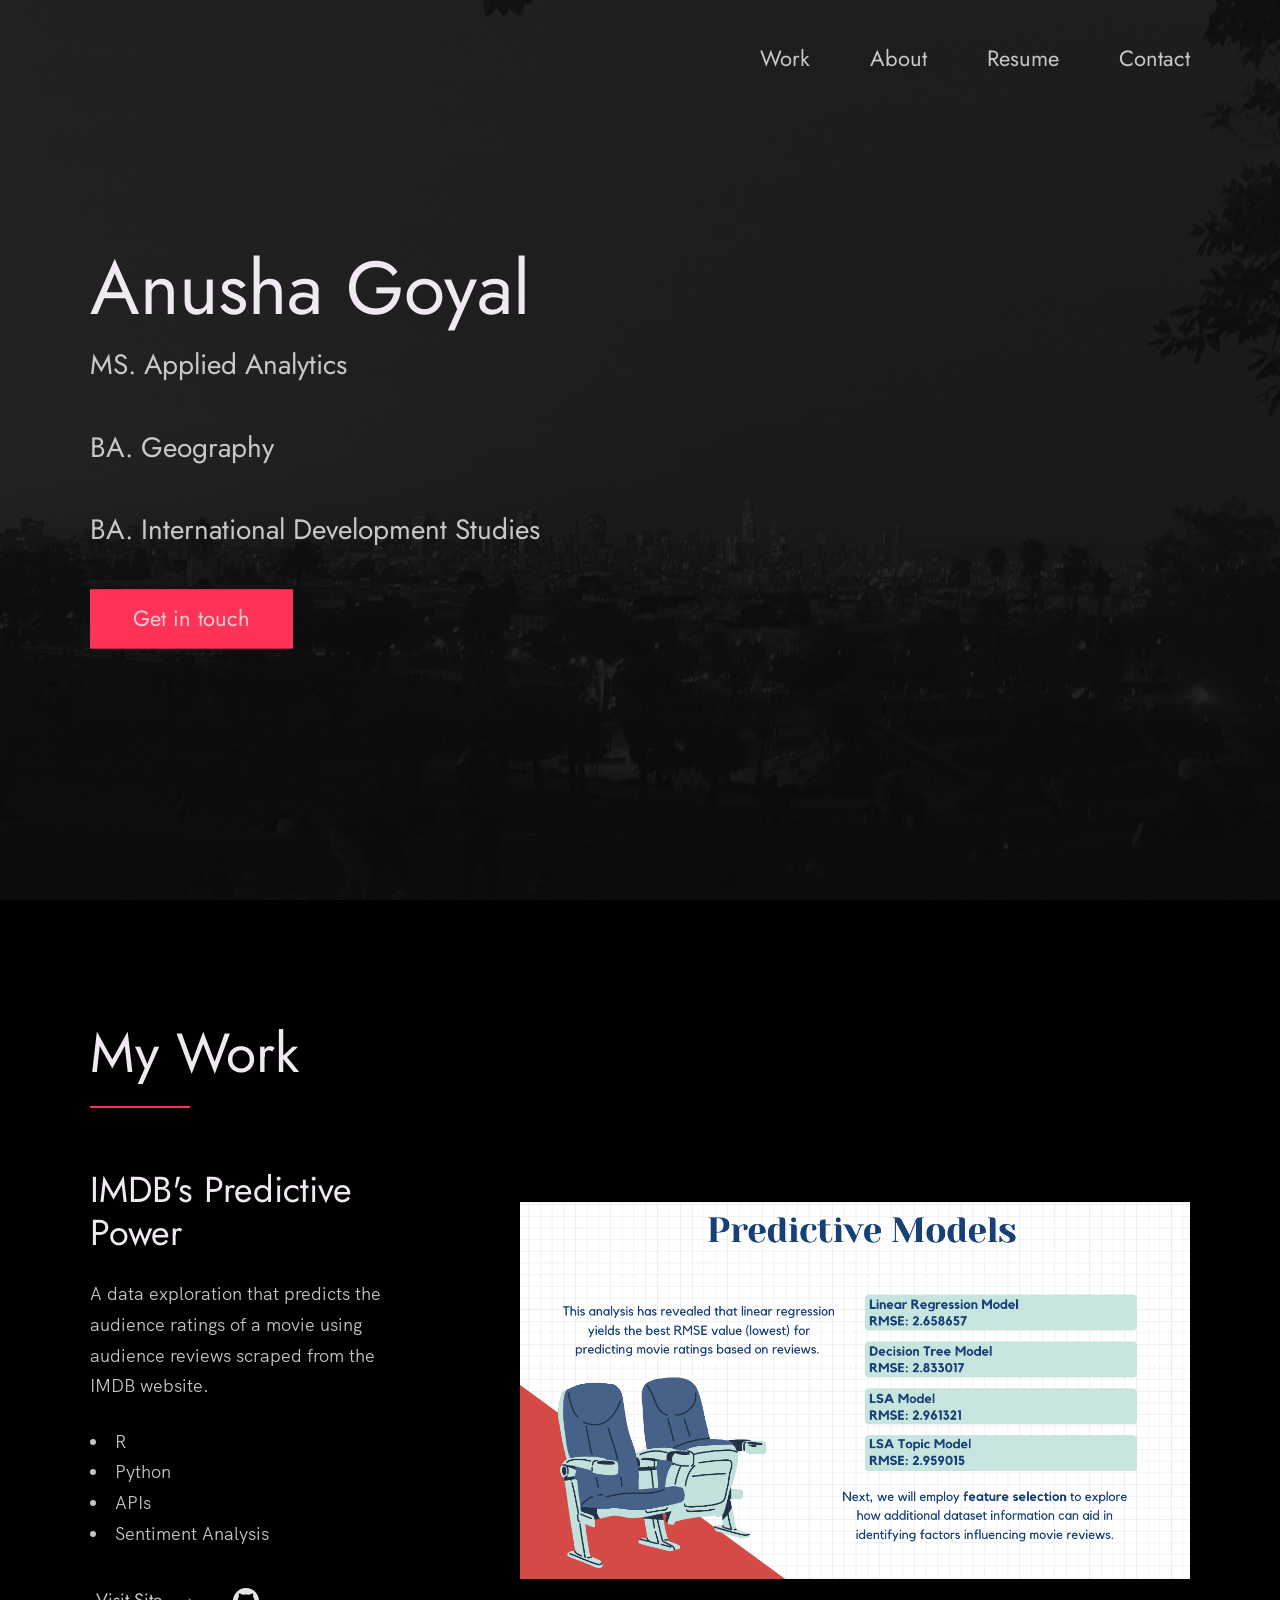
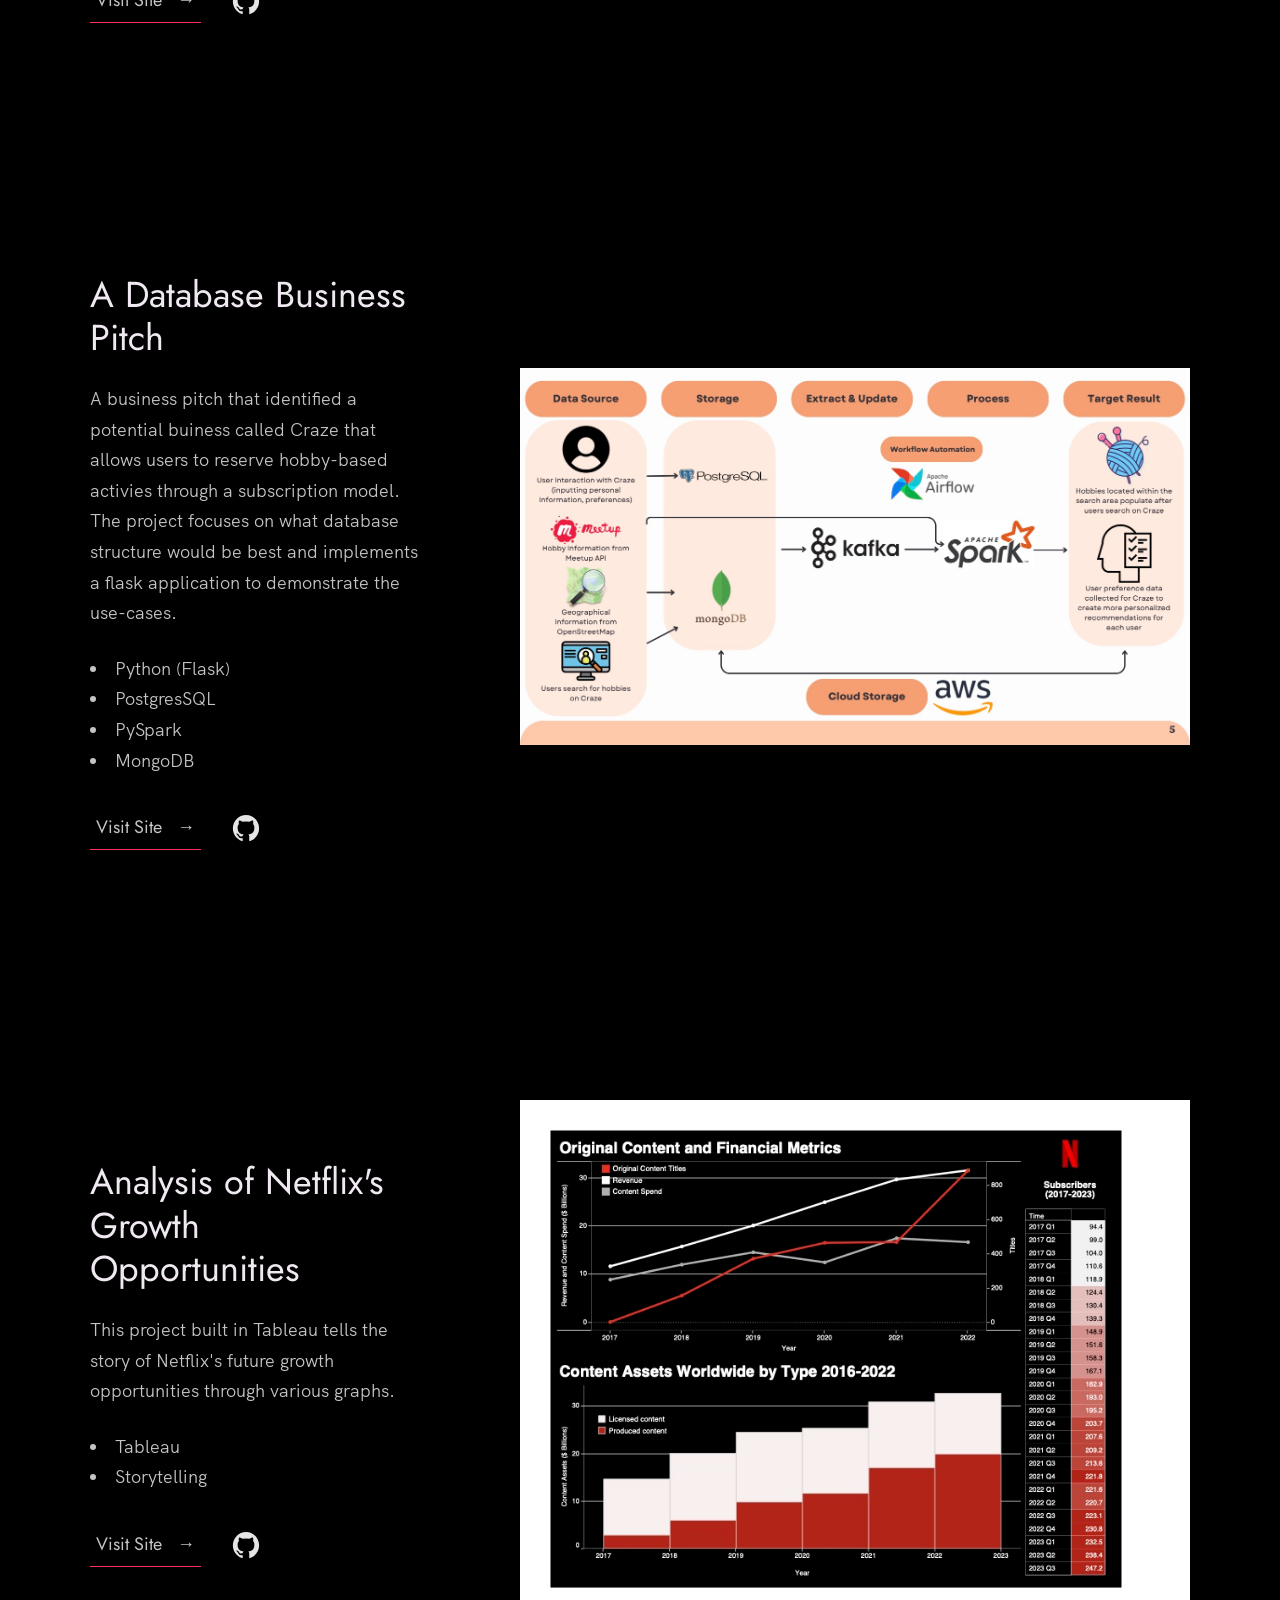
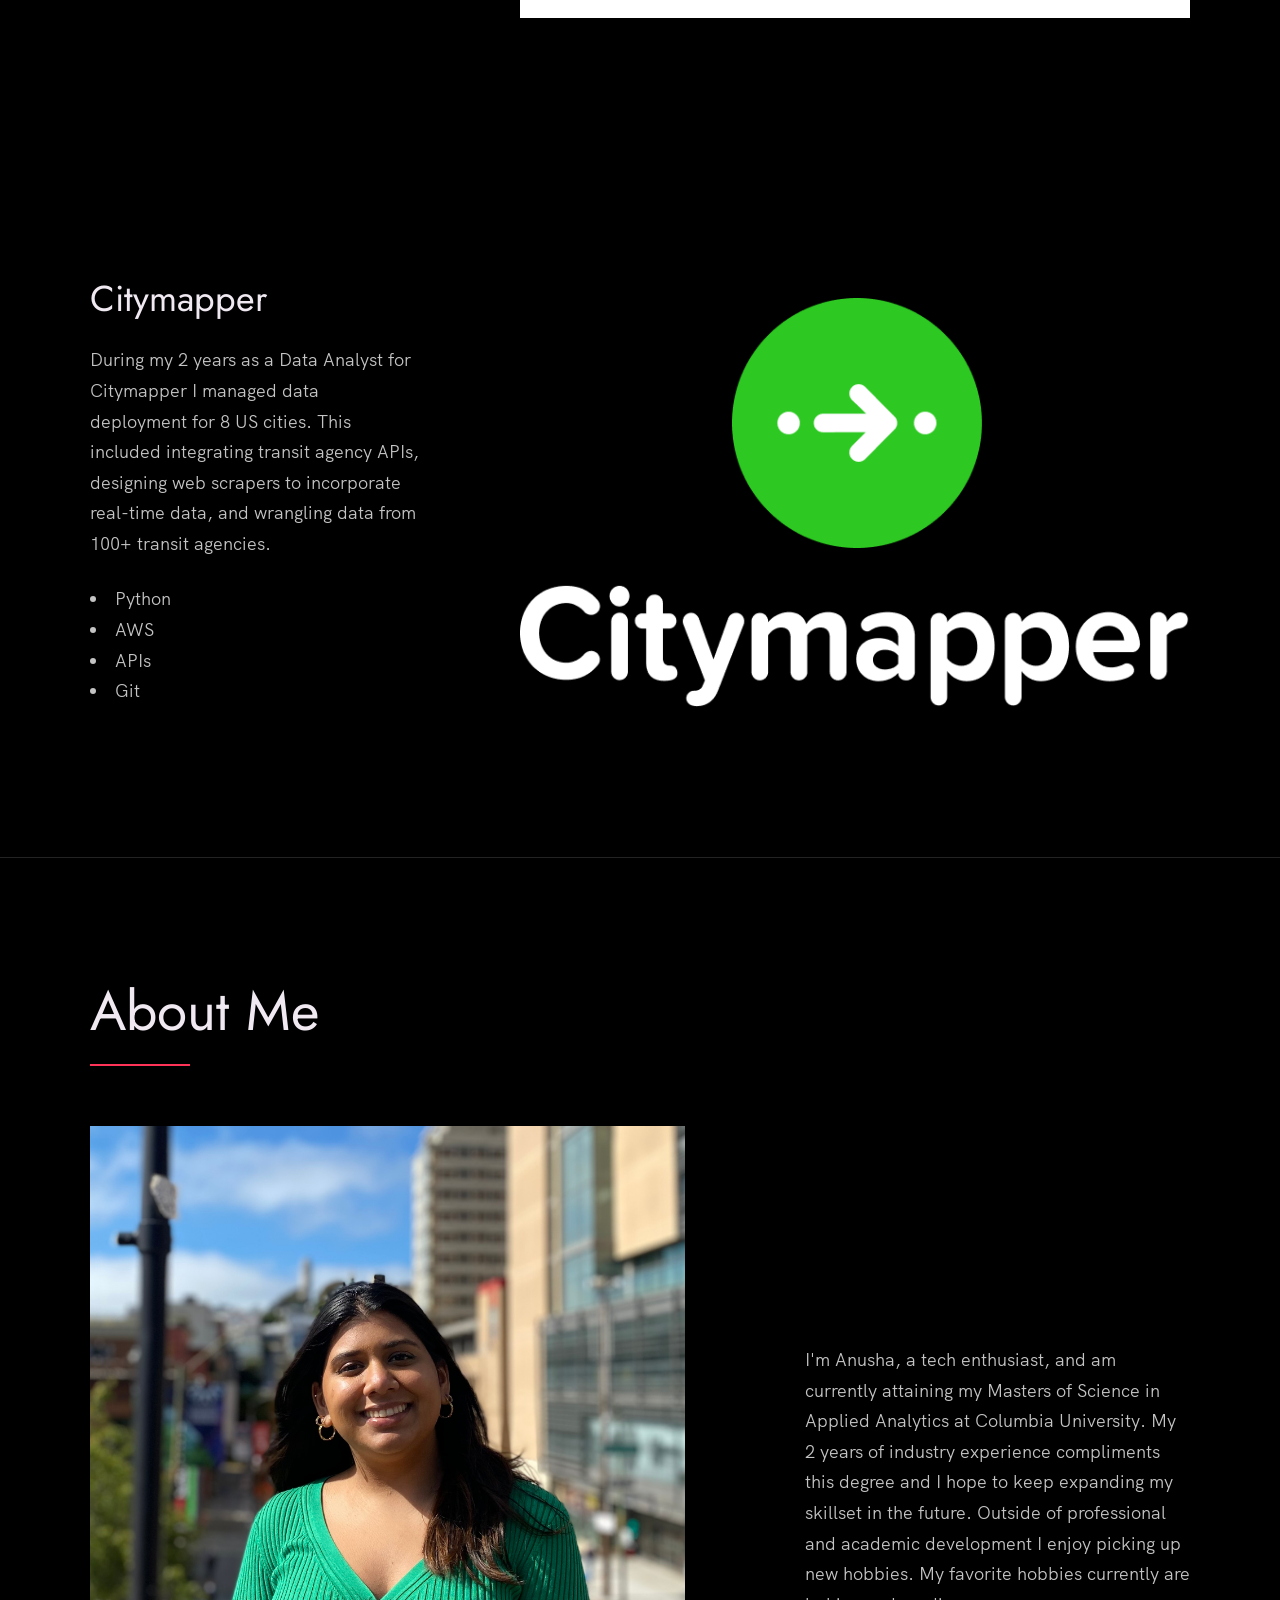
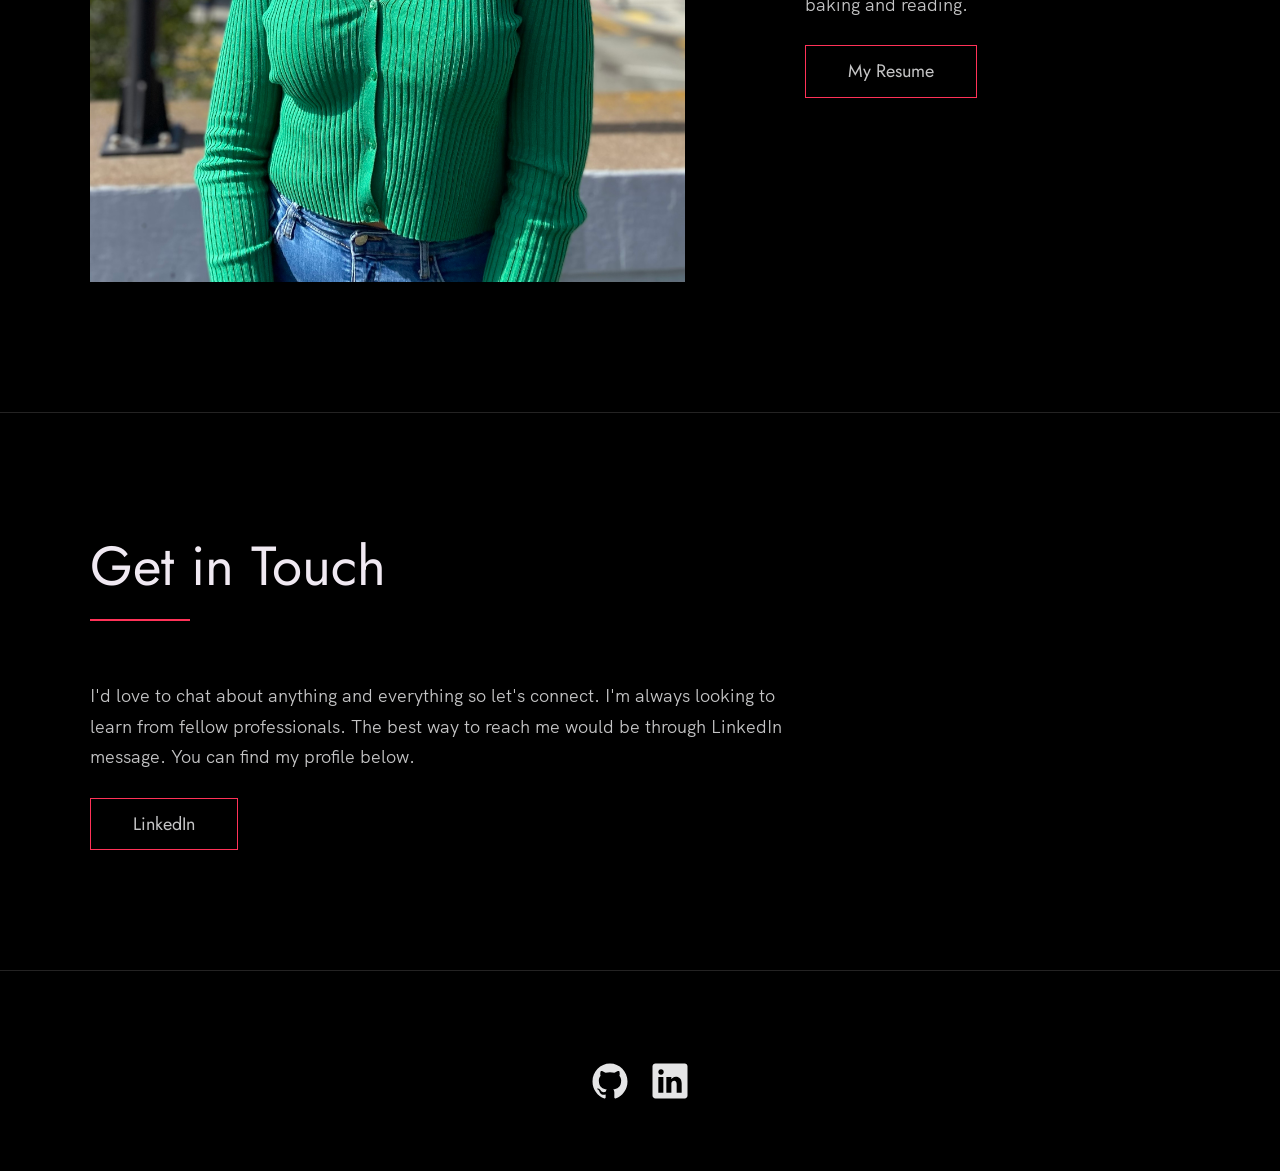
==== commit 85680884: "update-3" ====
--- a/index.html
+++ b/index.html
@@ -8,7 +8,7 @@
 
   <!-- Put your site title here -->
   <title>
-    Anusha Goyal | MS. Applied Analytics Columbia University | BA. Geography UCLA
+    Anusha Goyal
   </title>
 
   <meta name="description" content="Hi! I'm a tech professional who is passionate about harnessing the power of data to solve complex problems.">
@@ -30,6 +30,9 @@
             <a href="#about" class="nav__link">About</a>
           </li>
           <li class="nav__item">
+            <a href="https://drive.google.com/file/d/1WJleEwnr_L5eDal_fQ2zpWjmvJJNZxA_/view?usp=sharing" target="_blank" class="nav__link">Resume</a>
+          </li>
+          <li class="nav__item">
             <a href="#contact" class="nav__link">Contact</a>
           </li>
         </ul>
@@ -42,7 +45,9 @@
           <span>Anusha Goyal</span>
         </h1>
         <!-- Put a small paragraph about yourself -->
-        <p>MS. Applied Analytics | BA. Geography, International Development Studies and Minor in GIS</p>
+        <p>MS. Applied Analytics</p>
+        <p>BA. Geography</p>
+        <p>BA. International Development Studies</p>
         <a href="#contact" class="btn btn--pink">Get in touch</a>
       </div>
     </div>
@@ -61,7 +66,7 @@
 
           <div class="work__box">
             <div class="work__text">
-              <h3>IMDb's Predictive Power</h3>
+              <h3>IMDB's Predictive Power</h3>
               <p>
                 A data exploration that predicts the audience ratings of a movie using audience reviews scraped from the IMDB website. 
               </p>
@@ -88,38 +93,13 @@
 
           <div class="work__box">
             <div class="work__text">
-              <h3>A Python Project to Compare 2 Datasets</h3>
-              <p>
-                This project was scripted after testing 6 different python libraries and selecting one that was best to identify closest matches amongst 2 messy datasets. 
-              </p>
-              <ul class="work__list">
-                <li>Python</li>
-                <li>Google Collab</li>
-              </ul>
-
-              <div class="work__links">
-                <a href="https://github.com/goyal-anusha/portfolio/tree/main/python_comparer" target="_blank" class="link__text">
-                  Visit Site <span>&rarr;</span>
-                </a>
-                <a href="https://github.com/goyal-anusha/portfolio/tree/main/python_comparer" title="View Source Code" target="_blank">
-                  <img src="./images/github.svg" class="work__code" alt="GitHub">
-                </a>
-              </div>
-            </div>
-            <div class="work__image-box">
-              <img src="./images/python_comparer.png" class="work__image" alt="Python Comparer" />
-            </div>
-          </div>
-
-          <div class="work__box">
-            <div class="work__text">
               <h3>A Database Business Pitch</h3>
               <p>
                 A business pitch that identified a potential buiness called Craze that allows users to reserve hobby-based activies through a subscription model. 
                 The project focuses on what database structure would be best and implements a flask application to demonstrate the use-cases.  
               </p>
               <ul class="work__list">
-                <li>Python(Flask)</li>
+                <li>Python (Flask)</li>
                 <li>PostgresSQL</li>
                 <li>PySpark</li>
                 <li>MongoDB</li>
@@ -143,7 +123,7 @@
             <div class="work__text">
               <h3>Analysis of Netflix's Growth Opportunities</h3>
               <p>
-                This project built in Tableau tells the stroy of Netflix's future growth opportunities through various graphs. 
+                This project built in Tableau tells the story of Netflix's future growth opportunities through various graphs. 
               </p>
               <ul class="work__list">
                 <li>Tableau</li>
@@ -163,6 +143,26 @@
               <img src="./images/netflix_graphics.jpg" class="work__image" alt="Project 3" />
             </div>
           </div>
+
+          <div class="work__box">
+            <div class="work__text">
+              <h3>Citymapper</h3>
+              <p>
+                During my 2 years as a Data Analyst for Citymapper I managed data deployment for 8 US cities. This included
+                integrating transit agency APIs, designing web scrapers to incorporate real-time data, and wrangling data from 100+ transit agencies. 
+              </p>
+              <ul class="work__list">
+                <li>Python</li>
+                <li>AWS</li>
+                <li>APIs</li>
+                <li>Git</li>
+              </ul>
+            </div>
+            <div class="work__image-box">
+              <img src="./images/citymapper.png" class="work__image" alt="Citymapper" />
+            </div>
+          </div>
+        
         </div>
       </div>
     </section>
@@ -176,13 +176,13 @@
           <div class="about__text">
             <!-- Replace the below paragraph with info about yourself -->
             <p>
-              I'm Anusha, a tech enthusiast, who is currently attaining her Masters
+              I'm Anusha, a tech enthusiast, and am currently attaining my Masters
               of Science in Applied Analytics at Columbia University. My 2 years of industry experience
-              compliments this degree and I hope to keep explanding my skillset in the future. Outside of 
+              compliments this degree and I hope to keep expanding my skillset in the future. Outside of 
               professional and academic development I enjoy picking up new hobbies. My favorite hobbies currently are baking and reading. 
             </p>
             <!-- Provide a link to your resume -->
-            <a href="https://drive.google.com/file/d/1WJleEwnr_L5eDal_fQ2zpWjmvJJNZxA_/view?usp=sharing" class="btn">My Resume</a>
+            <a href="https://drive.google.com/file/d/1WJleEwnr_L5eDal_fQ2zpWjmvJJNZxA_/view?usp=sharing" target="_blank" class="btn">My Resume</a>
           </div>
 
           <div class="about__photo-container">
@@ -202,11 +202,11 @@
       <div class="contact__info">
         <p>
           I'd love to chat about anything and everything so let's connect. 
-          I'm always looking to learn from fellow passionate professionals.
-          The best way to reach me would be through email, which you can find below. 
+          I'm always looking to learn from fellow professionals.
+          The best way to reach me would be through LinkedIn message. You can find my profile below.  
         </p>
         <!-- Replace the email with yours -->
-        <a href="mailto:anusha.v.goyal@gmail.com" class="btn">anusha.v.goyal@gmail.com</a>
+        <a href="https://www.linkedin.com/in/anusha-goyal/" class="btn">LinkedIn</a>
       </div>
     </div>
   </section>
@@ -223,7 +223,7 @@
           </a>
         </li>
         <li class="footer__social-link-item">
-          <a href=https://www.linkedin.com/in/anusha-goyal/">
+          <a href="https://www.linkedin.com/in/anusha-goyal/">
             <img src="./images/linkedin.svg" title="Link to Linkedin Profile" class="footer__social-image" alt="Linkedin">
           </a>
         </li>
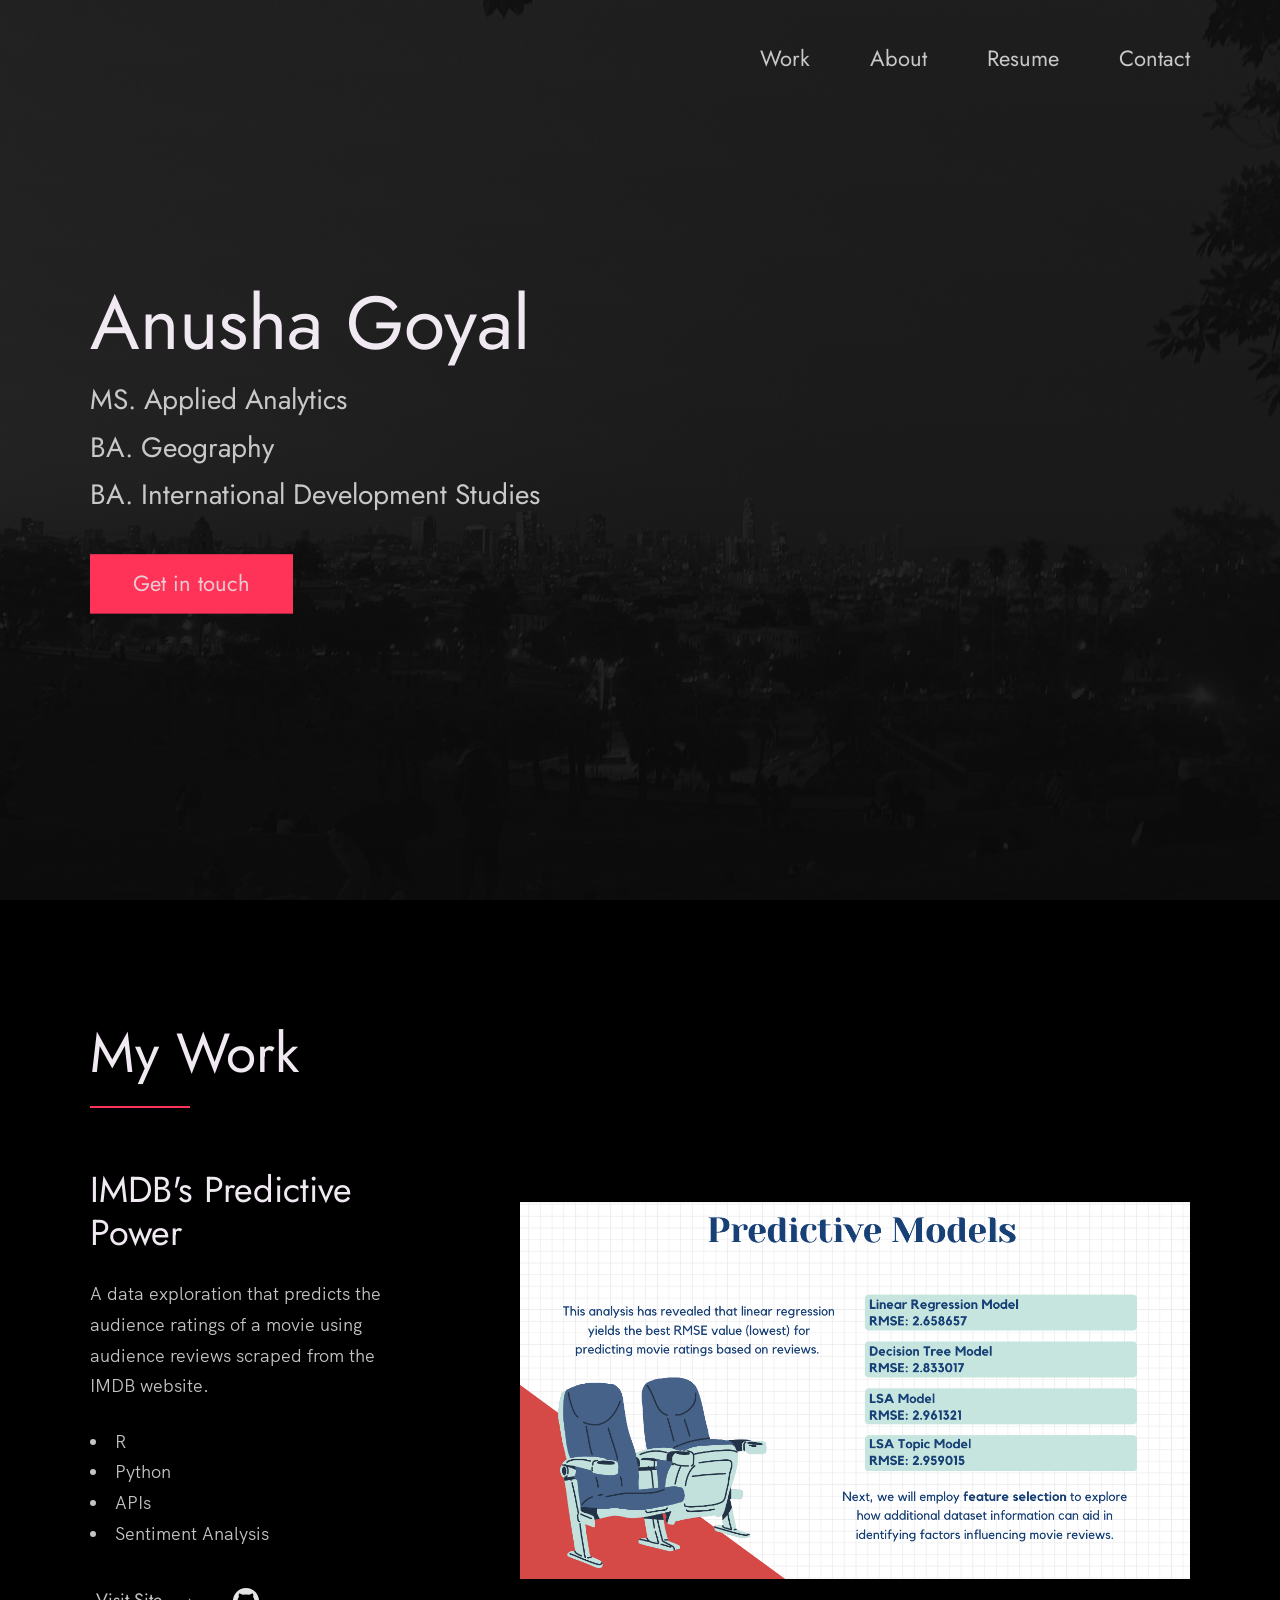
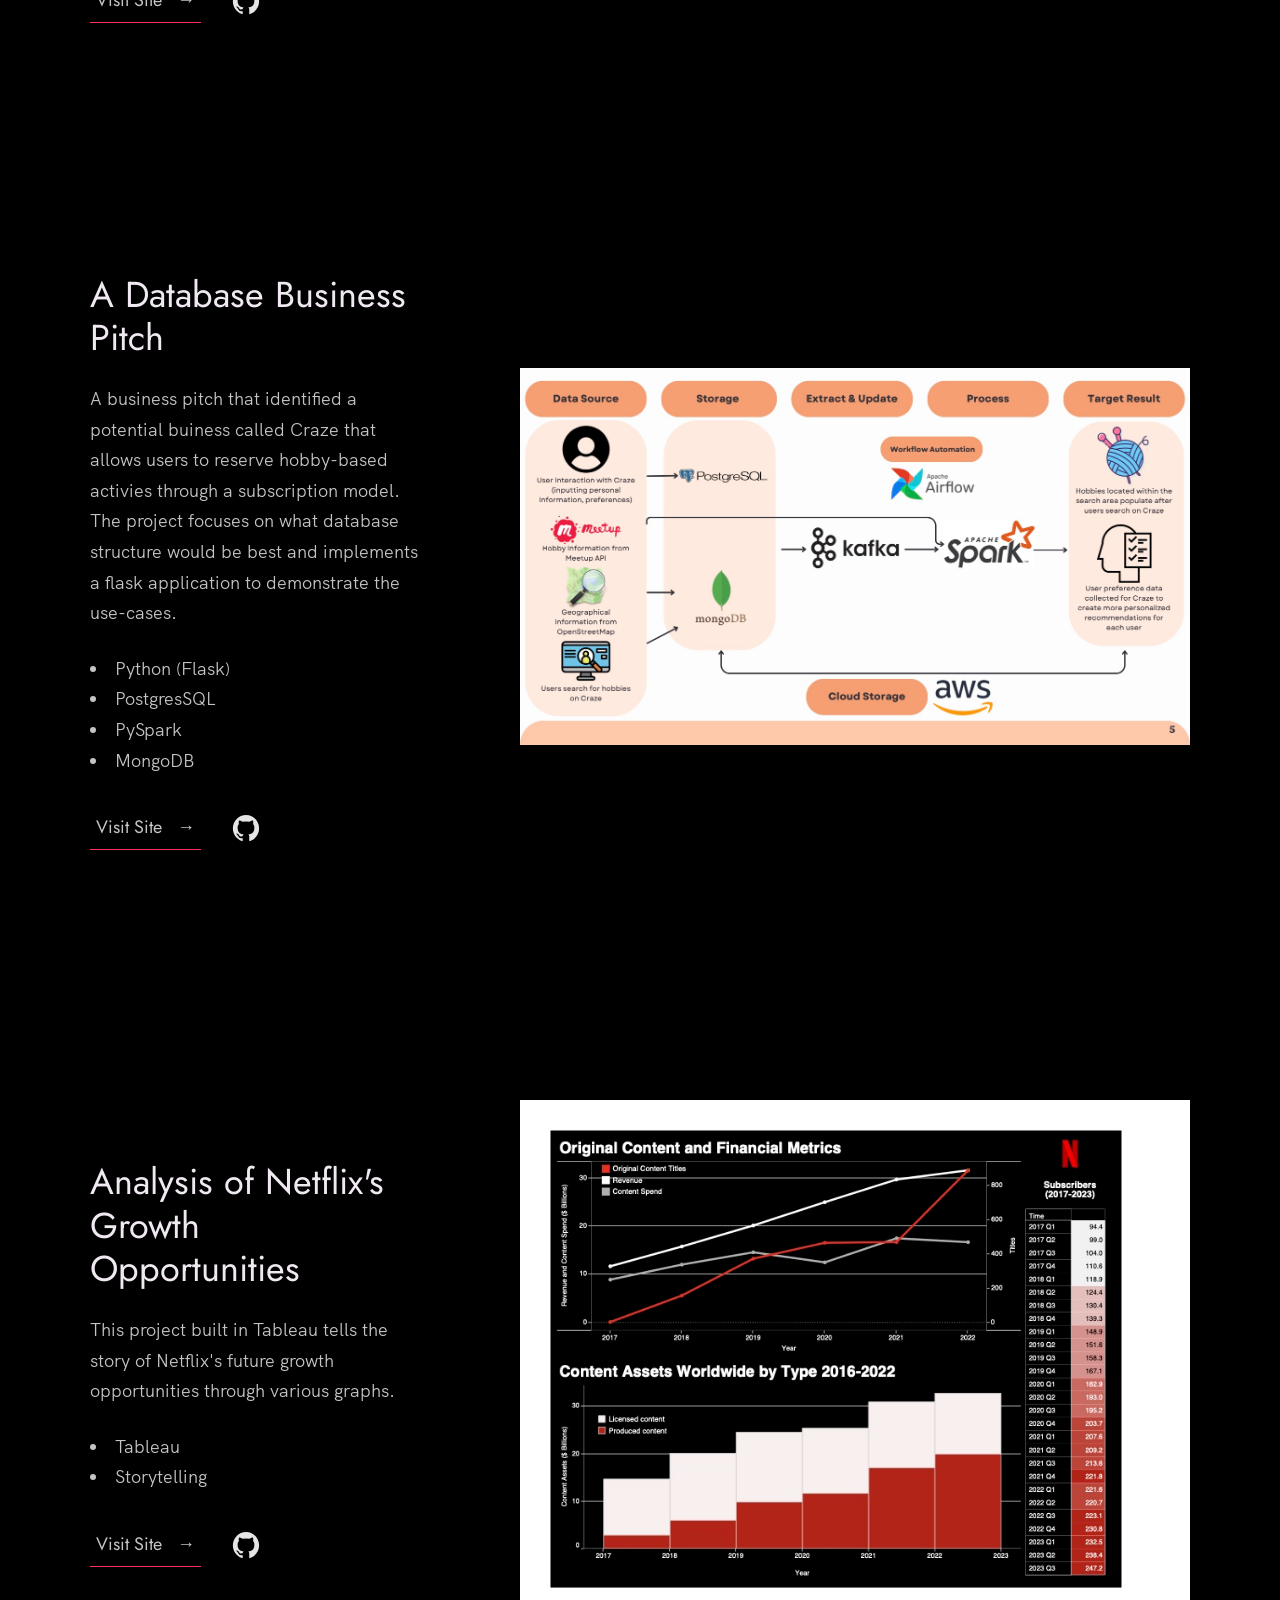
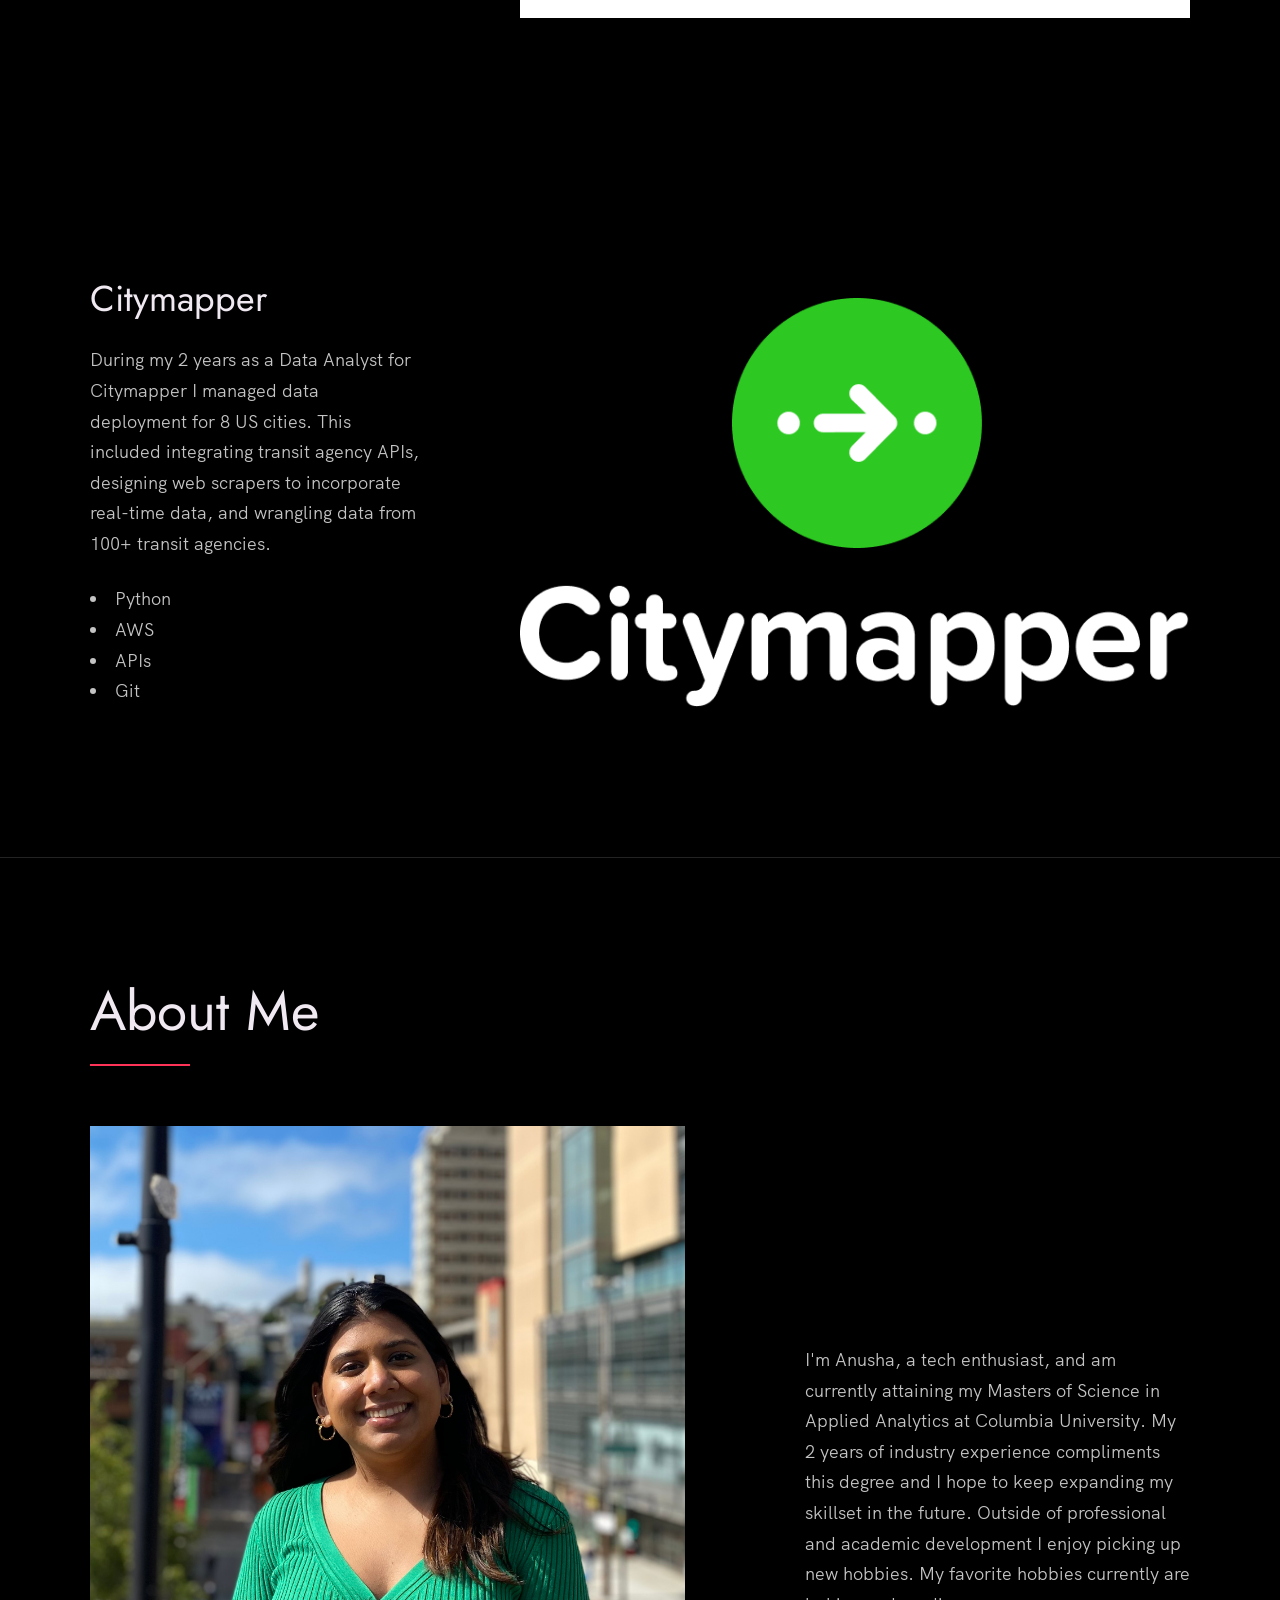
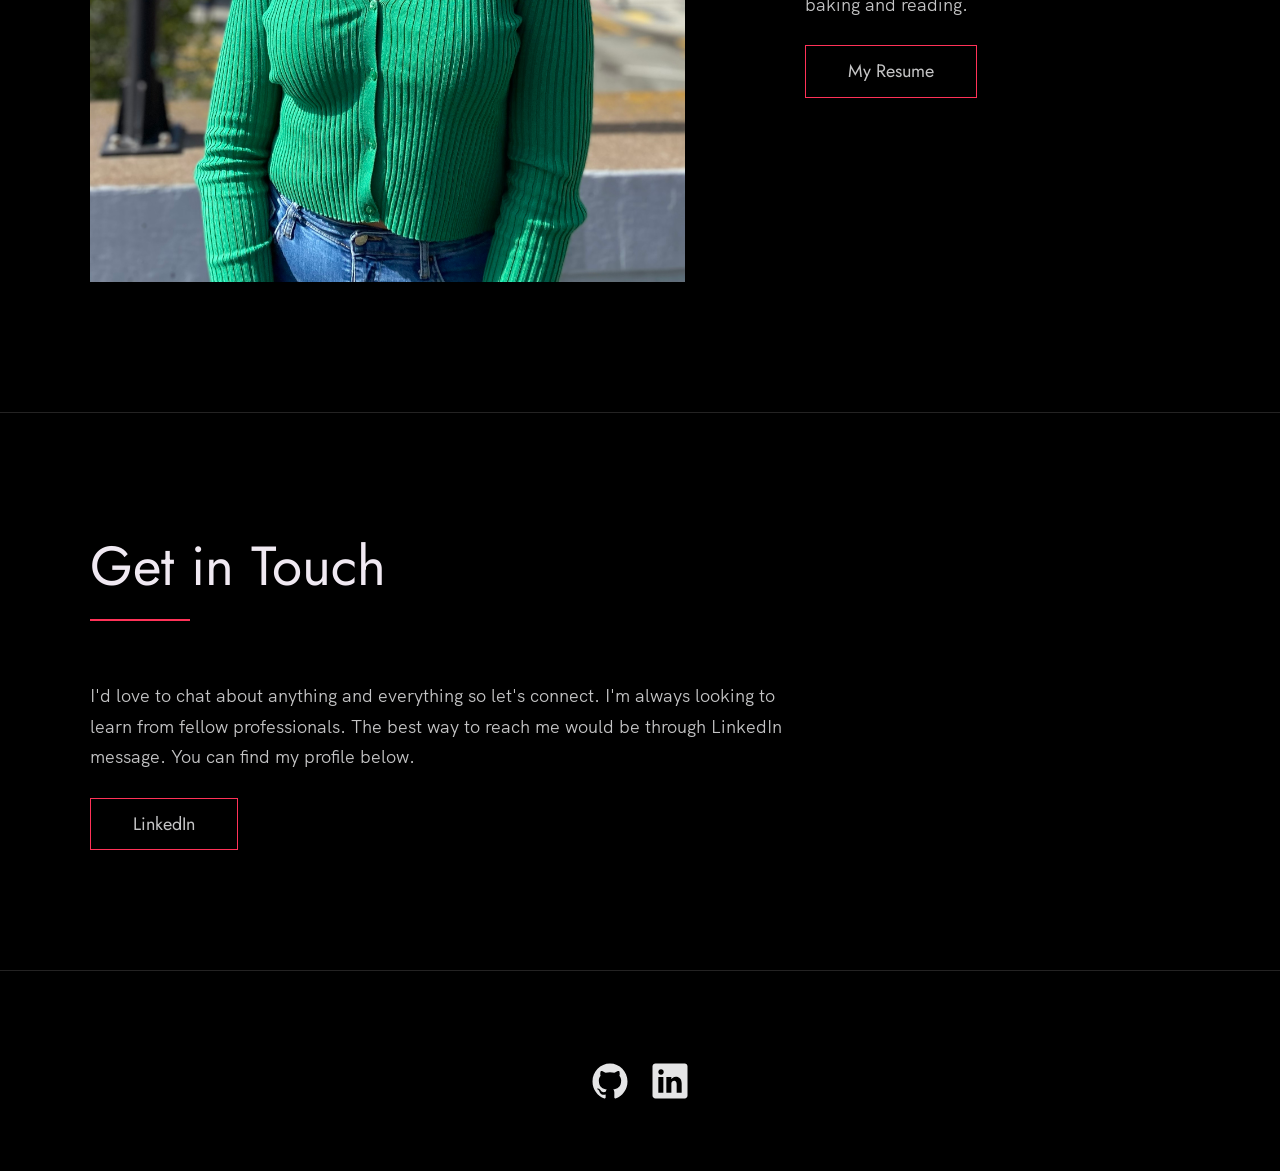
==== commit 852673d3: "fix-header-formatting" ====
--- a/index.html
+++ b/index.html
@@ -4,7 +4,7 @@
 <head>
   <meta charset="UTF-8" />
   <meta name="viewport" content="width=device-width, initial-scale=1.0" />
-  <link rel="shortcut icon" type="image/png" href="/Users/anusha/Desktop/Columbia School/CDL/New Grad Apps/portfolio/images/favicon.jpg" />
+  <link rel="shortcut icon" type="image/png" href="./images/favicon.jpg" />
 
   <!-- Put your site title here -->
   <title>
@@ -45,9 +45,7 @@
           <span>Anusha Goyal</span>
         </h1>
         <!-- Put a small paragraph about yourself -->
-        <p>MS. Applied Analytics</p>
-        <p>BA. Geography</p>
-        <p>BA. International Development Studies</p>
+        <p>MS. Applied Analytics<br>BA. Geography<br>BA. International Development Studies</p>
         <a href="#contact" class="btn btn--pink">Get in touch</a>
       </div>
     </div>
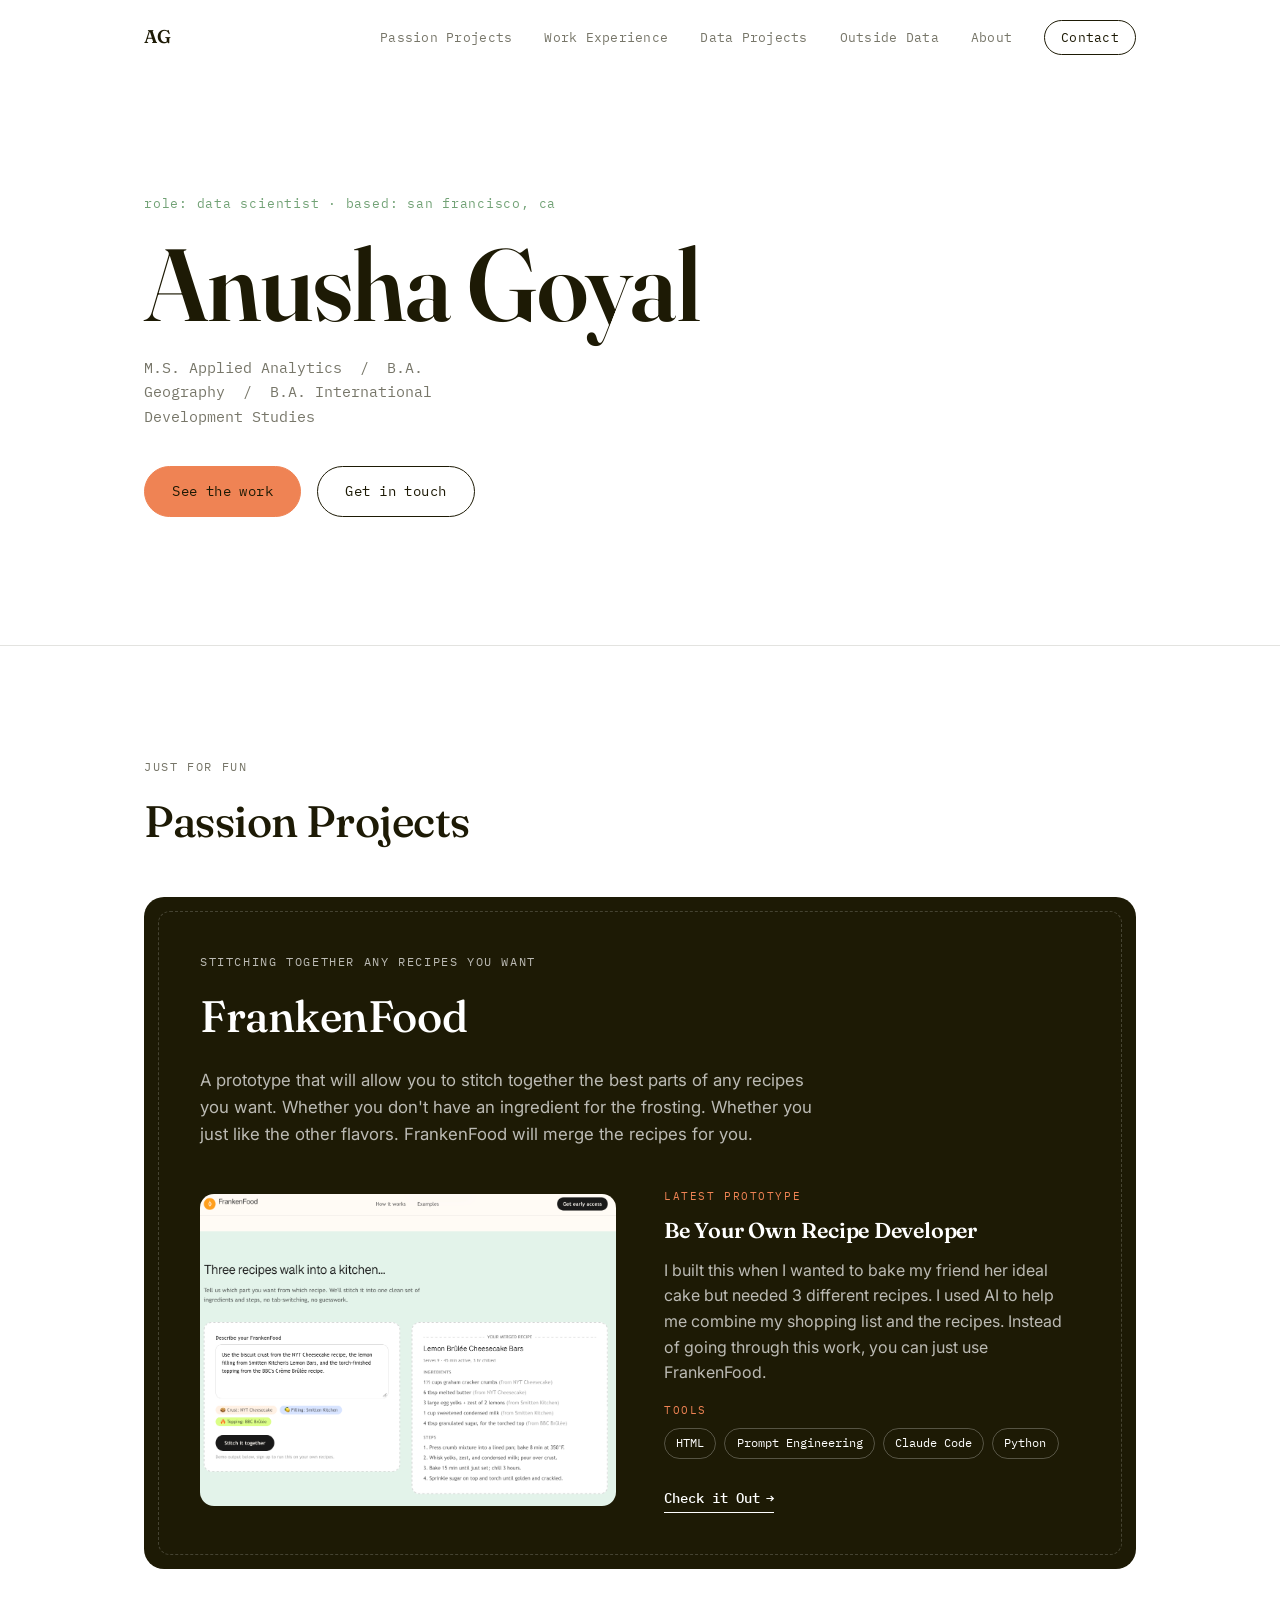
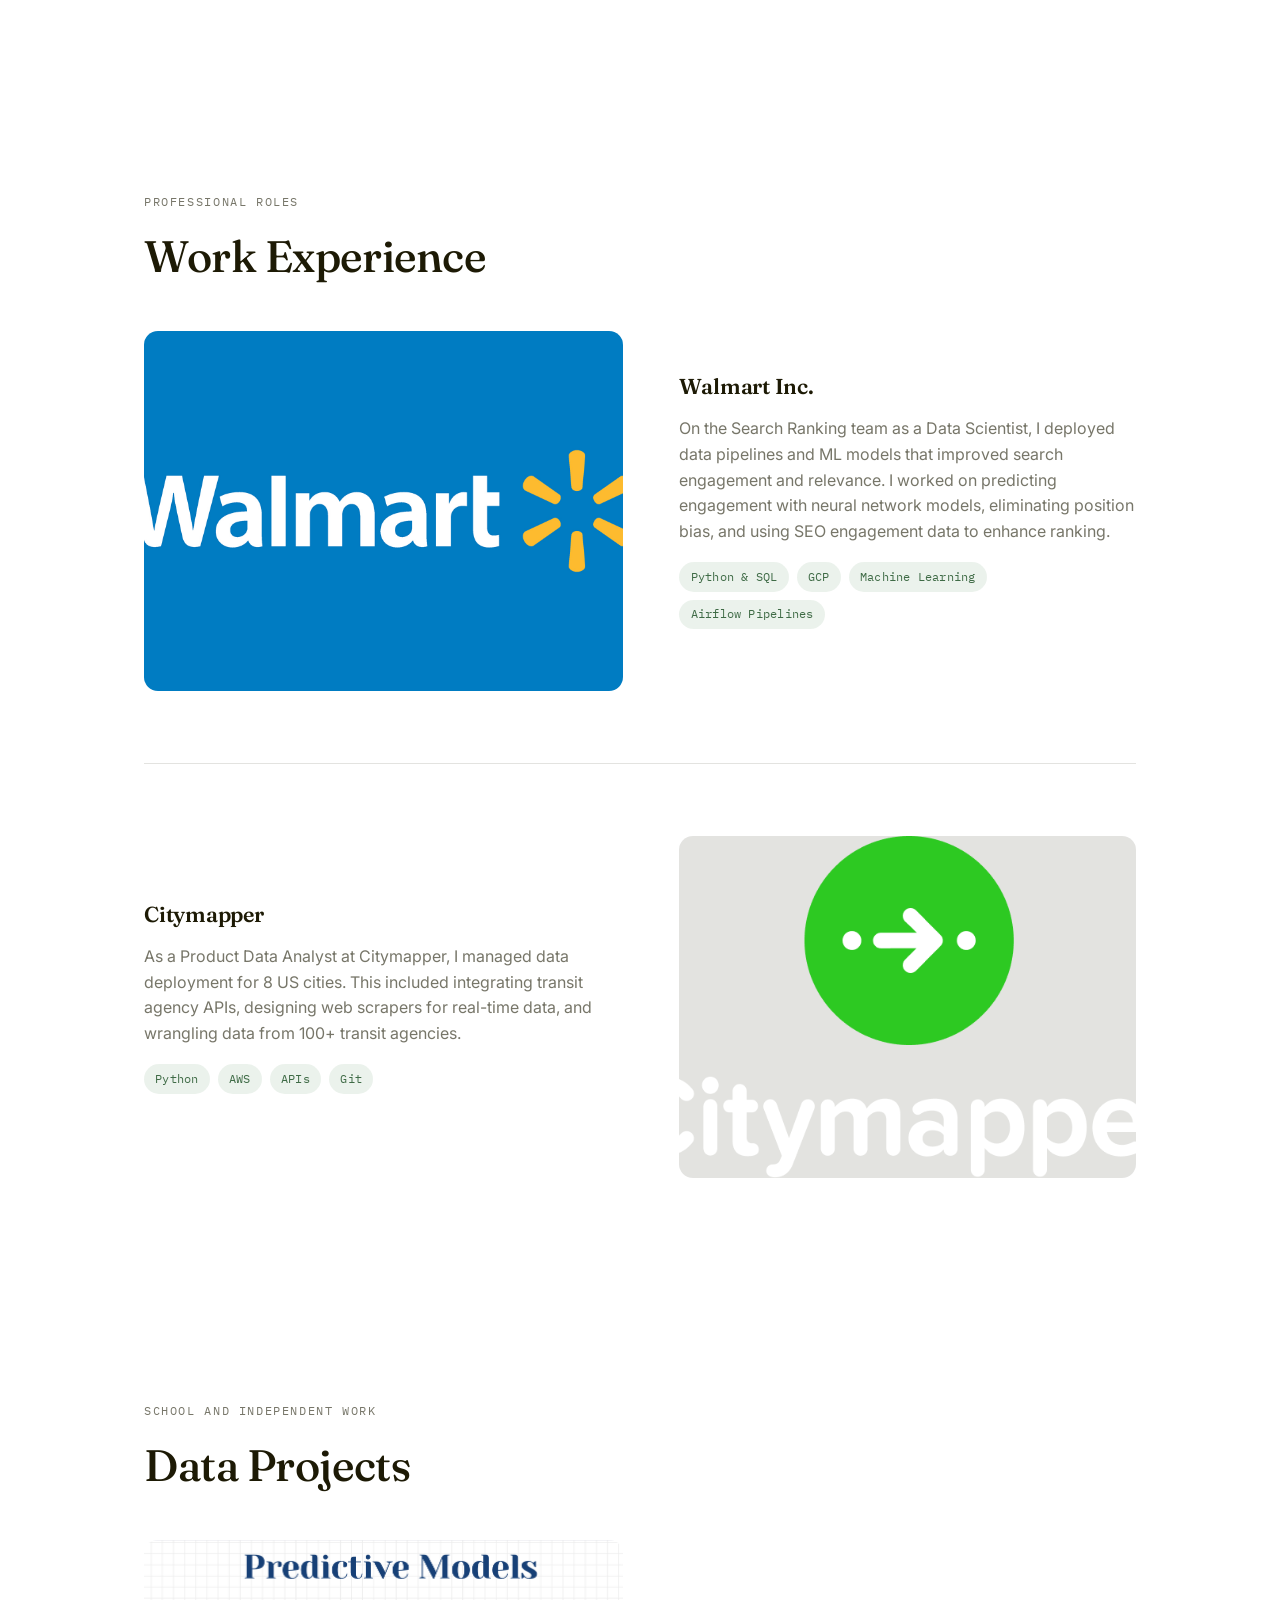
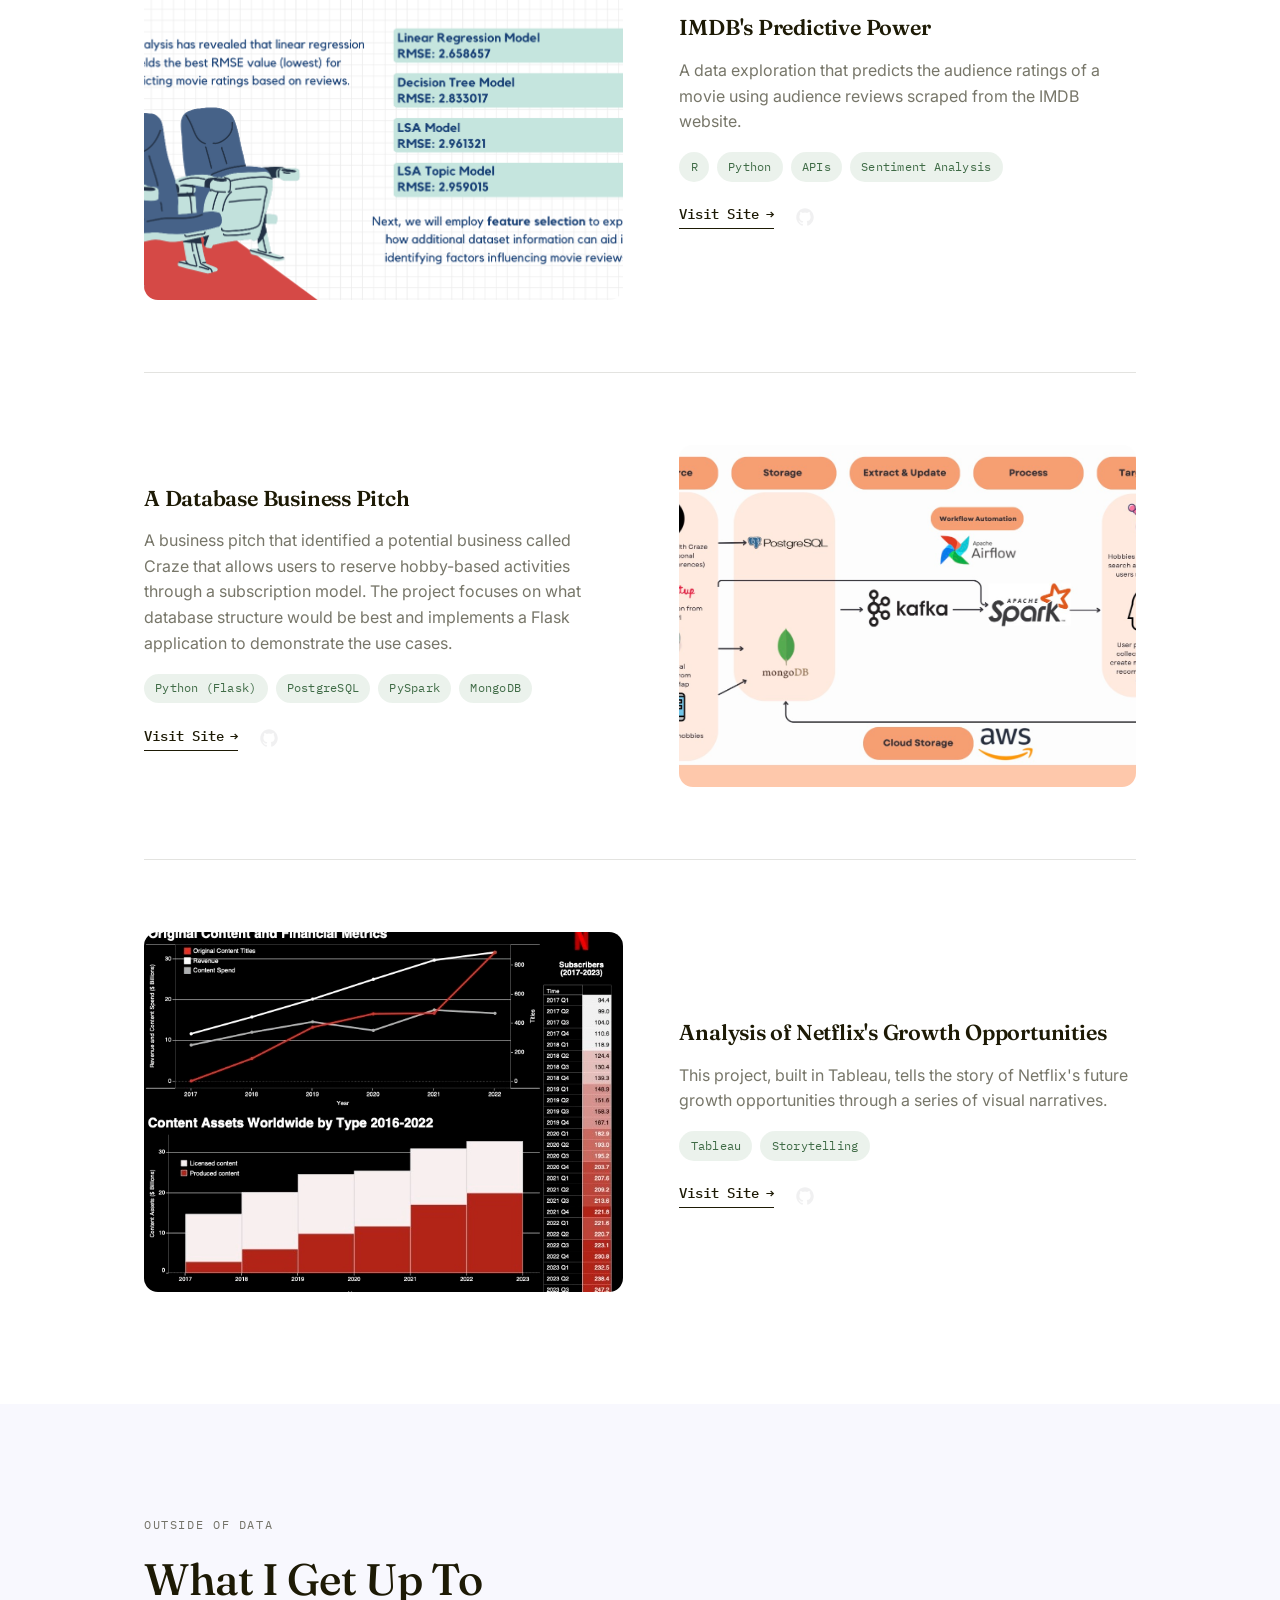
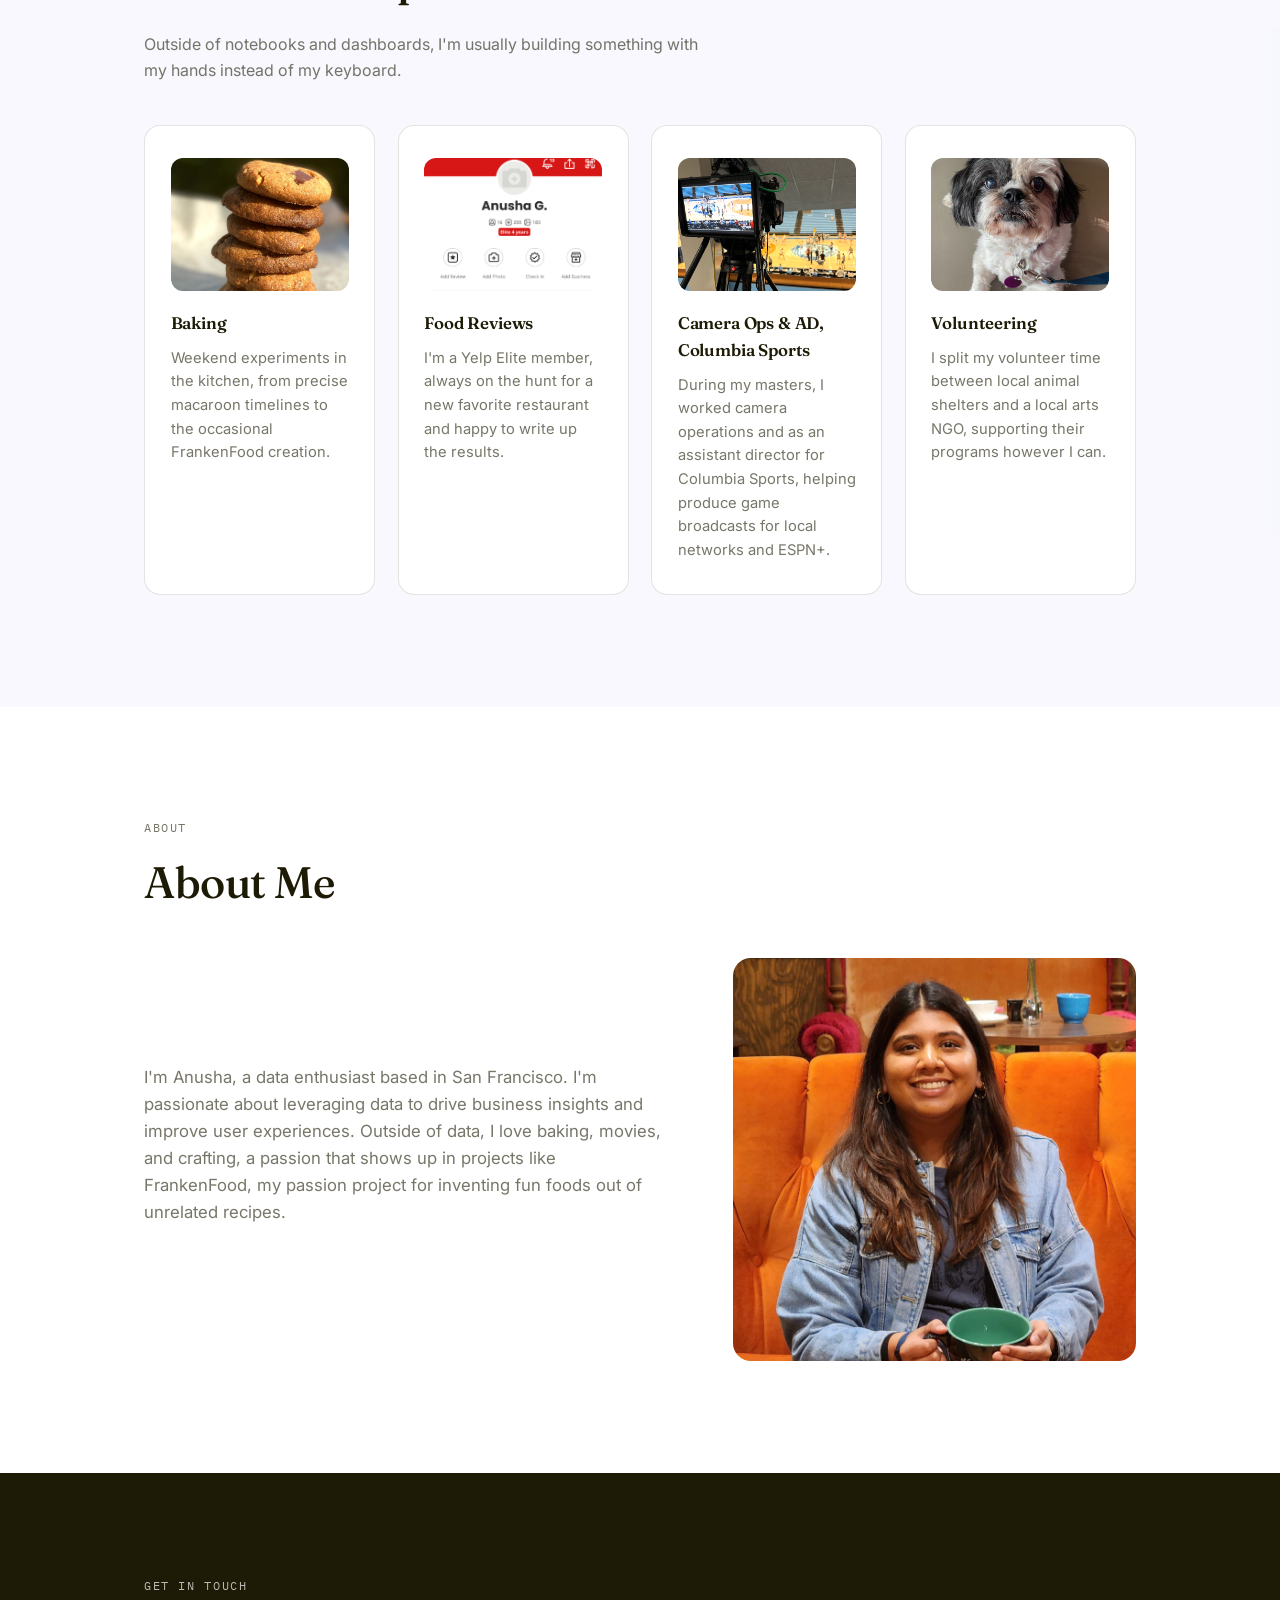
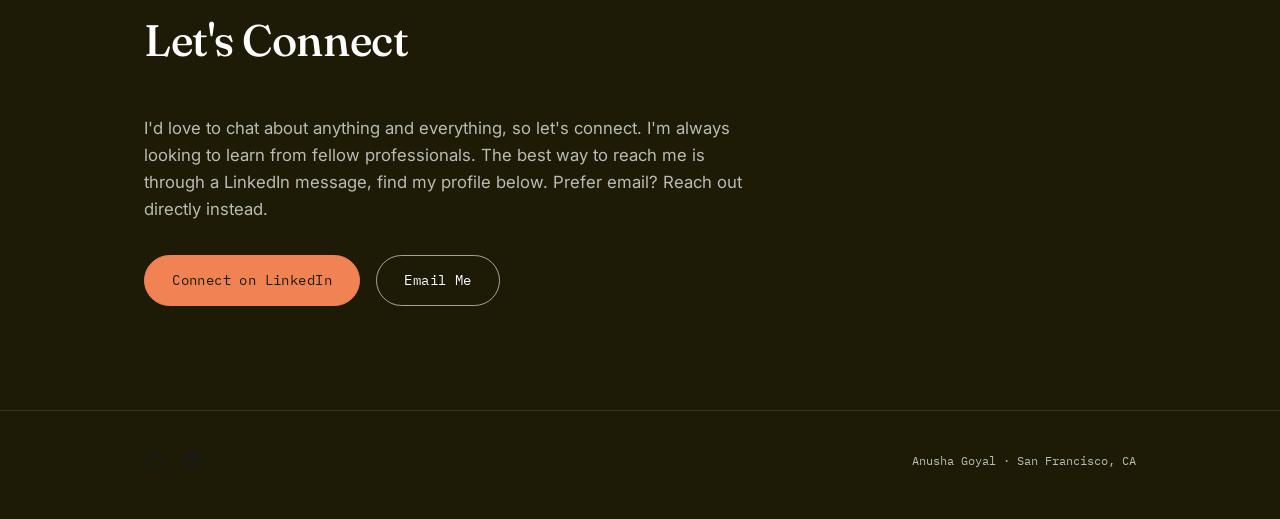
==== commit 0c459dac: "changes to new portfolio" ====
--- a/index.html
+++ b/index.html
@@ -6,67 +6,158 @@
   <meta name="viewport" content="width=device-width, initial-scale=1.0" />
   <link rel="shortcut icon" type="image/png" href="./images/favicon.jpg" />
 
-  <!-- Put your site title here -->
-  <title>
-    Anusha Goyal
-  </title>
+  <title>Anusha Goyal</title>
 
   <meta name="description" content="Hi! I'm a tech professional who is passionate about harnessing the power of data to solve complex problems.">
-  <!-- Add some coding keywords below, Ex: (React, CSS etc) -->
   <meta name="keywords" content="Anusha Goyal, python, data science, product, SQL, machine learning" />
+
+  <link rel="preconnect" href="https://fonts.googleapis.com">
+  <link rel="preconnect" href="https://fonts.gstatic.com" crossorigin>
+  <link href="https://fonts.googleapis.com/css2?family=Fraunces:opsz,wght@9..144,400;9..144,500;9..144,600;9..144,700&family=Inter:wght@400;500;600&family=IBM+Plex+Mono:wght@400;500&display=swap" rel="stylesheet">
+
   <link rel="stylesheet" href="index.css" />
 </head>
 
 <body>
 
-  <!-- ***** Header ***** -->
+  <!-- ***** Header / Nav ***** -->
 
   <header class="header" role="banner" id="top">
-    <div class="row">
+    <div class="row header__row">
       <nav class="nav" role="navigation">
+        <a href="#top" class="nav__mark">AG</a>
         <ul class="nav__items">
-          <li class="nav__item"><a href="#work" class="nav__link">Work</a></li>
-          <li class="nav__item">
-            <a href="#about" class="nav__link">About</a>
-          </li>
-          <li class="nav__item">
-            <a href="https://drive.google.com/file/d/1WJleEwnr_L5eDal_fQ2zpWjmvJJNZxA_/view?usp=sharing" target="_blank" class="nav__link">Resume</a>
-          </li>
-          <li class="nav__item">
-            <a href="#contact" class="nav__link">Contact</a>
-          </li>
+          <li class="nav__item"><a href="#passion-projects" class="nav__link">Passion Projects</a></li>
+          <li class="nav__item"><a href="#work-experience" class="nav__link">Work Experience</a></li>
+          <li class="nav__item"><a href="#data-projects" class="nav__link">Data Projects</a></li>
+          <li class="nav__item"><a href="#extracurriculars" class="nav__link">Outside Data</a></li>
+          <li class="nav__item"><a href="#about" class="nav__link">About</a></li>
+          <li class="nav__item"><a href="#contact" class="nav__link nav__link--cta">Contact</a></li>
         </ul>
       </nav>
     </div>
+
     <div class="header__text-box row">
-      <div class="header__text">
-        <h1 class="heading-primary">
-          <!-- Replace the following name with your name -->
-          <span>Anusha Goyal</span>
-        </h1>
-        <!-- Put a small paragraph about yourself -->
-        <p>MS. Applied Analytics<br>BA. Geography<br>BA. International Development Studies</p>
-        <a href="#contact" class="btn btn--pink">Get in touch</a>
+      <p class="header__eyebrow">role: data scientist &middot; based: san francisco, ca</p>
+      <h1 class="heading-primary">
+        <span>Anusha Goyal</span>
+      </h1>
+      <p class="header__degrees">M.S. Applied Analytics &nbsp;/&nbsp; B.A. Geography &nbsp;/&nbsp; B.A. International Development Studies</p>
+      <div class="header__actions">
+        <a href="#work-experience" class="btn btn--pink">See the work</a>
+        <a href="#contact" class="btn btn--outline">Get in touch</a>
       </div>
     </div>
   </header>
 
   <main role="main">
 
-    <!-- ***** Work ***** -->
-
-    <section class="work" id="work">
-      <div class="row">
-        <h2>My Work</h2>
+    <!-- ***** Passion Projects ***** -->
+
+    <section class="passion-projects" id="passion-projects">
+      <div class="row">
+        <p class="section__eyebrow">just for fun</p>
+        <h2>Passion Projects</h2>
+
+        <div class="recipe-card">
+          <div class="recipe-card__header">
+            <p class="section__eyebrow section__eyebrow--on-dark">Stitching together any recipes you want</p>
+            <h2>FrankenFood</h2>
+            <p class="recipe-card__tagline">
+              A prototype that will allow you to stitch together the best parts of any recipes you want. Whether you don't have an ingredient for the frosting. Whether you just like the other flavors. FrankenFood will merge the recipes for you. 
+            </p>
+          </div>
+
+          <div class="recipe-card__body">
+            <div class="recipe-card__image-box">
+              <img src="./images/frankenfood.jpg" class="recipe-card__image" alt="FrankenFood prototype" />
+            </div>
+            <div class="recipe-card__details">
+              <p class="recipe-card__label">latest prototype</p>
+              <h3>Be Your Own Recipe Developer</h3>
+              <p>
+                I built this when I wanted to bake my friend her ideal cake but needed 3 different recipes. I used AI to help me combine my shopping list and the recipes. Instead of going through this work, you can just use FrankenFood. 
+              </p>
+              <p class="recipe-card__label">Tools</p>
+              <ul class="recipe-card__ingredients">
+                <li>HTML</li>
+                <li>Prompt Engineering</li>
+                <li>Claude Code</li>
+                <li>Python</li>
+              </ul>
+              <a href="#" class="link__text link__text--on-dark">
+                Check it Out <span>&rarr;</span>
+              </a>
+            </div>
+          </div>
+        </div>
+      </div>
+    </section>
+
+    <!-- ***** Work Experience ***** -->
+
+    <section class="work" id="work-experience">
+      <div class="row">
+        <p class="section__eyebrow">professional roles</p>
+        <h2>Work Experience</h2>
         <div class="work__boxes">
 
-          <!-- Each div with the work__box class is a project. -->
-
-          <div class="work__box">
+          <div class="work__box">
+            <div class="work__image-box">
+              <img src="./images/walmart.png" class="work__image" alt="Walmart Inc." />
+            </div>
+            <div class="work__text">
+              <h3>Walmart Inc.</h3>
+              <p>
+                On the Search Ranking team as a Data Scientist, I deployed data pipelines and ML models that improved search engagement and relevance. I worked on predicting engagement with neural network models, eliminating position bias, and using SEO engagement data to enhance ranking.
+              </p>
+              <ul class="work__list">
+                <li>Python &amp; SQL</li>
+                <li>GCP</li>
+                <li>Machine Learning</li>
+                <li>Airflow Pipelines</li>
+              </ul>
+            </div>
+          </div>
+
+          <div class="work__box">
+            <div class="work__image-box">
+              <img src="./images/citymapper.png" class="work__image" alt="Citymapper" />
+            </div>
+            <div class="work__text">
+              <h3>Citymapper</h3>
+              <p>
+                As a Product Data Analyst at Citymapper, I managed data deployment for 8 US cities. This included integrating transit agency APIs, designing web scrapers for real-time data, and wrangling data from 100+ transit agencies.
+              </p>
+              <ul class="work__list">
+                <li>Python</li>
+                <li>AWS</li>
+                <li>APIs</li>
+                <li>Git</li>
+              </ul>
+            </div>
+          </div>
+
+        </div>
+      </div>
+    </section>
+
+    <!-- ***** Data Projects ***** -->
+
+    <section class="work" id="data-projects">
+      <div class="row">
+        <p class="section__eyebrow">school and independent work</p>
+        <h2>Data Projects</h2>
+        <div class="work__boxes">
+
+          <div class="work__box">
+            <div class="work__image-box">
+              <img src="./images/IMBD-slide.png" class="work__image" alt="IMDB Project" />
+            </div>
             <div class="work__text">
               <h3>IMDB's Predictive Power</h3>
               <p>
-                A data exploration that predicts the audience ratings of a movie using audience reviews scraped from the IMDB website. 
+                A data exploration that predicts the audience ratings of a movie using audience reviews scraped from the IMDB website.
               </p>
               <ul class="work__list">
                 <li>R</li>
@@ -74,7 +165,6 @@
                 <li>APIs</li>
                 <li>Sentiment Analysis</li>
               </ul>
-
               <div class="work__links">
                 <a href="https://github.com/goyal-anusha/portfolio/tree/main/IMDB%20review%20analysis" class="link__text">
                   Visit Site <span>&rarr;</span>
@@ -84,25 +174,23 @@
                 </a>
               </div>
             </div>
-            <div class="work__image-box">
-              <img src="./images/IMBD-slide.png" class="work__image" alt="IMDB Project" />
-            </div>
-          </div>
-
-          <div class="work__box">
+          </div>
+
+          <div class="work__box">
+            <div class="work__image-box">
+              <img src="./images/database.jpg" class="work__image" alt="Database Design Project" />
+            </div>
             <div class="work__text">
               <h3>A Database Business Pitch</h3>
               <p>
-                A business pitch that identified a potential buiness called Craze that allows users to reserve hobby-based activies through a subscription model. 
-                The project focuses on what database structure would be best and implements a flask application to demonstrate the use-cases.  
+                A business pitch that identified a potential business called Craze that allows users to reserve hobby-based activities through a subscription model. The project focuses on what database structure would be best and implements a Flask application to demonstrate the use cases.
               </p>
               <ul class="work__list">
                 <li>Python (Flask)</li>
-                <li>PostgresSQL</li>
+                <li>PostgreSQL</li>
                 <li>PySpark</li>
                 <li>MongoDB</li>
               </ul>
-
               <div class="work__links">
                 <a href="https://github.com/goyal-anusha/portfolio/tree/main/database_design_project" target="_blank" class="link__text">
                   Visit Site <span>&rarr;</span>
@@ -112,22 +200,21 @@
                 </a>
               </div>
             </div>
-            <div class="work__image-box">
-              <img src="./images/database.jpg" class="work__image" alt="Python Comparer" />
-            </div>
-          </div>
-
-          <div class="work__box">
+          </div>
+
+          <div class="work__box">
+            <div class="work__image-box">
+              <img src="./images/netflix_graphics.jpg" class="work__image" alt="Netflix Growth Project" />
+            </div>
             <div class="work__text">
               <h3>Analysis of Netflix's Growth Opportunities</h3>
               <p>
-                This project built in Tableau tells the story of Netflix's future growth opportunities through various graphs. 
+                This project, built in Tableau, tells the story of Netflix's future growth opportunities through a series of visual narratives.
               </p>
               <ul class="work__list">
                 <li>Tableau</li>
                 <li>Storytelling</li>
               </ul>
-
               <div class="work__links">
                 <a href="https://github.com/goyal-anusha/portfolio/tree/main/netflix_growth" class="link__text">
                   Visit Site <span>&rarr;</span>
@@ -137,30 +224,55 @@
                 </a>
               </div>
             </div>
-            <div class="work__image-box">
-              <img src="./images/netflix_graphics.jpg" class="work__image" alt="Project 3" />
-            </div>
-          </div>
-
-          <div class="work__box">
-            <div class="work__text">
-              <h3>Citymapper</h3>
-              <p>
-                During my 2 years as a Data Analyst for Citymapper I managed data deployment for 8 US cities. This included
-                integrating transit agency APIs, designing web scrapers to incorporate real-time data, and wrangling data from 100+ transit agencies. 
-              </p>
-              <ul class="work__list">
-                <li>Python</li>
-                <li>AWS</li>
-                <li>APIs</li>
-                <li>Git</li>
-              </ul>
-            </div>
-            <div class="work__image-box">
-              <img src="./images/citymapper.png" class="work__image" alt="Citymapper" />
-            </div>
-          </div>
-        
+          </div>
+
+        </div>
+      </div>
+    </section>
+
+    <!-- ***** Extracurriculars ***** -->
+
+    <section class="extracurriculars" id="extracurriculars">
+      <div class="row">
+        <p class="section__eyebrow">outside of data</p>
+        <h2>What I Get Up To</h2>
+        <p class="extracurriculars__intro">
+          Outside of notebooks and dashboards, I'm usually building something with my hands instead of my keyboard.
+        </p>
+        <div class="extracurriculars__grid">
+
+          <div class="ex-card">
+            <div class="ex-card__image-box">
+              <img src="./images/hobby1.png" class="ex-card__image" alt="Baking" />
+            </div>
+            <h3>Baking</h3>
+            <p>Weekend experiments in the kitchen, from precise macaroon timelines to the occasional FrankenFood creation.</p>
+          </div>
+
+          <div class="ex-card">
+            <div class="ex-card__image-box">
+              <img src="./images/hobby2.png" class="ex-card__image" alt="Food Reviews as a Yelp Elite" />
+            </div>
+            <h3>Food Reviews</h3>
+            <p>I'm a Yelp Elite member, always on the hunt for a new favorite restaurant and happy to write up the results.</p>
+          </div>
+
+          <div class="ex-card">
+            <div class="ex-card__image-box">
+              <img src="./images/hobby3.png" class="ex-card__image" alt="Camera Operations and AD for Columbia Sports" />
+            </div>
+            <h3>Camera Ops &amp; AD, Columbia Sports</h3>
+            <p>During my masters, I worked camera operations and as an assistant director for Columbia Sports, helping produce game broadcasts for local networks and ESPN+.</p>
+          </div>
+
+          <div class="ex-card">
+            <div class="ex-card__image-box">
+              <img src="./images/hobby4.png" class="ex-card__image" alt="Volunteering at animal shelters and a local arts NGO" />
+            </div>
+            <h3>Volunteering</h3>
+            <p>I split my volunteer time between local animal shelters and a local arts NGO, supporting their programs however I can.</p>
+          </div>
+
         </div>
       </div>
     </section>
@@ -169,23 +281,17 @@
 
     <section class="about" id="about">
       <div class="row">
+        <p class="section__eyebrow">about</p>
         <h2>About Me</h2>
         <div class="about__content">
           <div class="about__text">
-            <!-- Replace the below paragraph with info about yourself -->
             <p>
-              I'm Anusha, a tech enthusiast, and am currently attaining my Masters
-              of Science in Applied Analytics at Columbia University. My 2 years of industry experience
-              compliments this degree and I hope to keep expanding my skillset in the future. Outside of 
-              professional and academic development I enjoy picking up new hobbies. My favorite hobbies currently are baking and reading. 
+              I'm Anusha, a data enthusiast based in San Francisco. I'm passionate about leveraging data to drive business insights and improve user experiences. Outside of data, I love baking, movies, and crafting, a passion that shows up in projects like FrankenFood, my passion project for inventing fun foods out of unrelated recipes.
             </p>
-            <!-- Provide a link to your resume -->
-            <a href="https://drive.google.com/file/d/1WJleEwnr_L5eDal_fQ2zpWjmvJJNZxA_/view?usp=sharing" target="_blank" class="btn">My Resume</a>
           </div>
 
           <div class="about__photo-container">
-            <!-- Add a nice photo of yourself -->
-            <img class="about__photo" src="./images/img_anusha.jpg" alt="" />
+            <img class="about__photo" src="./images/img_anusha.jpg" alt="Anusha Goyal" />
           </div>
         </div>
       </div>
@@ -196,15 +302,16 @@
 
   <section class="contact" id="contact">
     <div class="row">
-      <h2>Get in Touch</h2>
+      <p class="section__eyebrow section__eyebrow--on-dark">get in touch</p>
+      <h2>Let's Connect</h2>
       <div class="contact__info">
         <p>
-          I'd love to chat about anything and everything so let's connect. 
-          I'm always looking to learn from fellow professionals.
-          The best way to reach me would be through LinkedIn message. You can find my profile below.  
+          I'd love to chat about anything and everything, so let's connect. I'm always looking to learn from fellow professionals. The best way to reach me is through a LinkedIn message, find my profile below. Prefer email? Reach out directly instead.
         </p>
-        <!-- Replace the email with yours -->
-        <a href="https://www.linkedin.com/in/anusha-goyal/" class="btn">LinkedIn</a>
+        <div class="contact__actions">
+          <a href="https://www.linkedin.com/in/anusha-goyal/" class="btn btn--pink">Connect on LinkedIn</a>
+          <a href="mailto:anusha.v.goyal@gmail.com" class="btn btn--outline btn--outline-dark">Email Me</a>
+        </div>
       </div>
     </div>
   </section>
@@ -213,7 +320,6 @@
 
   <footer role="contentinfo" class="footer">
     <div class="row">
-      <!-- Update the links to point to your accounts -->
       <ul class="footer__social-links">
         <li class="footer__social-link-item">
           <a href="https://github.com/goyal-anusha/" title="Link to Github Profile">
@@ -226,6 +332,7 @@
           </a>
         </li>
       </ul>
+      <p class="footer__note">Anusha Goyal &middot; San Francisco, CA</p>
     </div>
   </footer>
 
@@ -235,4 +342,4 @@
   <script src="./index.js"></script>
 </body>
 
-</html>+</html>
--- a/index.css
+++ b/index.css
@@ -1,613 +1,610 @@
-/* --------------------------------------- */
-/* ----- Basic Setup ----- */
-/* --------------------------------------- */
-
-@font-face {
-    font-family: 'Hk Grotesk';
-    font-style: normal;
-    font-weight: 400;
-    src: url('./fonts/HKGrotesk-Regular.woff') format('woff');
-}
-
-@font-face {
-    font-family: 'Jost';
-    font-style: normal;
-    font-weight: 400;
-    src: url('./fonts/Jost-Regular.ttf') format('woff');
-}
-
-* {
-    margin: 0;
-    padding: 0;
-    box-sizing: inherit;
-}
-
+/* =========================================================
+   Tokens
+   ========================================================= */
 :root {
-    --font-size-small: 1.8rem;
-    --font-size-normal: 2.2rem;
-    --font-size-medium: 2.8rem;
-    --font-size-medium-1: 3.6rem;
-    --font-size-large: 5.5rem;
-    --font-size-huge: 7.5rem;
-    --font-stack: 'Hk Grotesk', sans-serif;
-
-    --line-height-normal: 1.7;
-    --line-height-small: 1.2;
-
-    --black: #000;
-    --pink: #ff3258;
-    --white: #f0e9f2;
-    --white-1: #e5e5e6da;
-
-
-    --container-max-width: 1180px;
-    --container-normal-width: 800px;
-    --container-medium-width: 700px; 
-    --container-small-width: 500px;
-
-    --gutter-huge: 12rem;
-    --gutter-medium: 6rem;
-    --gutter-normal: 3rem;
-    --gutter-small-1: 2.5rem;
-    --gutter-small: 2rem;
-
-    --border-light: 1px solid rgb(36, 35, 35);
-}
-
-html {
-    font-size: 62.5%; /* (16/10)*100 = 62.5% => 1rem = 10px */
-    box-sizing: border-box;
-    scroll-behavior: smooth;
-}
-
-@media(max-width: 1000px) {
-    html {
-        font-size: 52%;
-    }
+  --ink: #1D1A05;
+  --periwinkle: #9F9FED;
+  --paper: #FFFFFF;
+  --sage: #72A276;
+  --coral: #EF8354;
+
+  --ink-60: rgba(29, 26, 5, 0.6);
+  --ink-35: rgba(29, 26, 5, 0.35);
+  --ink-12: rgba(29, 26, 5, 0.12);
+  --paper-70: rgba(255, 255, 255, 0.7);
+
+  --font-display: "Fraunces", Georgia, serif;
+  --font-body: "Inter", -apple-system, BlinkMacSystemFont, sans-serif;
+  --font-mono: "IBM Plex Mono", "Courier New", monospace;
+
+  --row-width: 1120px;
+  --edge: clamp(24px, 5vw, 64px);
+
+  --ease: cubic-bezier(0.16, 1, 0.3, 1);
+}
+
+/* =========================================================
+   Reset / base
+   ========================================================= */
+* { box-sizing: border-box; }
+
+html { scroll-behavior: smooth; }
+
+@media (prefers-reduced-motion: reduce) {
+  html { scroll-behavior: auto; }
+  * { animation-duration: 0.001ms !important; transition-duration: 0.001ms !important; }
 }
 
 body {
-    font-size: var(--font-size-small);
-    font-family: var(--font-stack);
-    font-weight: 400;
-    color: var(--white-1);
-    line-height: var(--line-height-normal);
-    background: var(--black);
-    overflow-x: hidden;
-}
+  margin: 0;
+  background: var(--paper);
+  color: var(--ink);
+  font-family: var(--font-body);
+  font-size: 16px;
+  line-height: 1.6;
+  -webkit-font-smoothing: antialiased;
+}
+
+img { max-width: 100%; display: block; }
+
+a {
+  color: inherit;
+  text-decoration: none;
+}
+
+ul { margin: 0; padding: 0; list-style: none; }
 
 .row {
-    max-width: var(--container-max-width);
-    margin: 0 auto;
-}
-
-@media(max-width: 1340px) {
-    .row {
-        max-width: 1100px;
-    }
-}
-
-@media(max-width: 1240px) {
-    .row {
-        padding: 0 var(--gutter-medium);
-    }
-}
-
-@media(max-width: 600px) {
-    .row {
-        padding: 0 var(--gutter-normal);
-    }
-}
-
-@media(max-width: 600px) {
-    .row {
-        padding: 0 var(--gutter-small);
-    }
-}
-
-section {
-    padding: var(--gutter-huge) 0;
-    border-bottom: var(--border-light);
-}
-
-img {
-    object-fit: contain;
-    max-width: 100%;
-}
-
-/* --------------------------------------- */
-/* ----- Headlines and Paragraphs ----- */
-/* --------------------------------------- */
-
-h1,
-h2,
+  max-width: var(--row-width);
+  margin: 0 auto;
+  padding: 0 var(--edge);
+}
+
+h1, h2, h3 {
+  font-family: var(--font-display);
+  font-weight: 600;
+  margin: 0;
+  color: var(--ink);
+  letter-spacing: -0.01em;
+}
+
+h2 {
+  font-size: clamp(2rem, 4vw, 2.75rem);
+  font-weight: 500;
+  margin-bottom: 2.5rem;
+}
+
 h3 {
-    font-family: 'Jost', sans-serif;
-    font-weight: 400;
-    line-height: var(--line-height-small);
-    color: var(--white);
+  font-size: 1.35rem;
+  margin-bottom: 0.6rem;
+}
+
+p { margin: 0 0 1rem; }
+
+:focus-visible {
+  outline: 2px solid var(--periwinkle);
+  outline-offset: 3px;
+  border-radius: 2px;
+}
+
+/* =========================================================
+   Eyebrows / section labels
+   ========================================================= */
+.section__eyebrow {
+  font-family: var(--font-mono);
+  font-size: 0.72rem;
+  letter-spacing: 0.14em;
+  text-transform: uppercase;
+  color: var(--ink-60);
+  margin: 0 0 0.6rem;
+}
+
+.section__eyebrow--on-dark {
+  color: var(--paper-70);
+}
+
+/* =========================================================
+   Buttons / links
+   ========================================================= */
+.btn {
+  display: inline-block;
+  padding: 0.85rem 1.7rem;
+  font-family: var(--font-mono);
+  font-size: 0.85rem;
+  letter-spacing: 0.03em;
+  border: 1.5px solid var(--ink);
+  border-radius: 999px;
+  transition: transform 0.25s var(--ease), background 0.25s var(--ease), color 0.25s var(--ease), border-color 0.25s var(--ease);
+}
+
+.btn:hover { transform: translateY(-2px); }
+
+.btn--pink {
+  background: var(--coral);
+  border-color: var(--coral);
+  color: var(--ink);
+}
+.btn--pink:hover { background: var(--ink); border-color: var(--ink); color: var(--paper); }
+
+.btn--outline {
+  background: transparent;
+  color: var(--ink);
+}
+.btn--outline:hover { background: var(--ink); color: var(--paper); }
+
+.link__text {
+  display: inline-flex;
+  align-items: center;
+  gap: 0.4rem;
+  font-family: var(--font-mono);
+  font-size: 0.85rem;
+  font-weight: 500;
+  color: var(--ink);
+  border-bottom: 1px solid var(--ink);
+  padding-bottom: 2px;
+  transition: gap 0.25s var(--ease), color 0.25s var(--ease), border-color 0.25s var(--ease);
+}
+.link__text span { transition: transform 0.25s var(--ease); }
+.link__text:hover { gap: 0.65rem; color: var(--sage); border-color: var(--sage); }
+
+.link__text--on-dark { color: var(--paper); border-color: var(--paper); }
+.link__text--on-dark:hover { color: var(--periwinkle); border-color: var(--periwinkle); }
+
+/* =========================================================
+   Header / Nav
+   ========================================================= */
+.header {
+  background: var(--paper);
+  border-bottom: 1px solid var(--ink-12);
+}
+
+.header__row {
+  padding-top: 1.4rem;
+  padding-bottom: 1.4rem;
+}
+
+.nav {
+  display: flex;
+  align-items: center;
+  justify-content: space-between;
+}
+
+.nav__mark {
+  font-family: var(--font-display);
+  font-weight: 600;
+  font-size: 1.15rem;
+}
+
+.nav__items {
+  display: flex;
+  align-items: center;
+  gap: clamp(1rem, 2.5vw, 2.1rem);
+  flex-wrap: wrap;
+}
+
+.nav__link {
+  font-family: var(--font-mono);
+  font-size: 0.82rem;
+  letter-spacing: 0.02em;
+  color: var(--ink-60);
+  transition: color 0.2s var(--ease);
+}
+.nav__link:hover { color: var(--ink); }
+
+.nav__link--cta {
+  color: var(--ink);
+  padding: 0.5rem 1rem;
+  border: 1.5px solid var(--ink);
+  border-radius: 999px;
+}
+.nav__link--cta:hover { background: var(--ink); color: var(--paper); }
+
+.header__text-box {
+  padding: clamp(4rem, 10vw, 7.5rem) var(--edge) clamp(4.5rem, 11vw, 8rem);
+}
+
+.header__eyebrow {
+  font-family: var(--font-mono);
+  font-size: 0.8rem;
+  letter-spacing: 0.06em;
+  color: var(--sage);
+  margin-bottom: 1.2rem;
 }
 
 .heading-primary {
-    line-height: 1;
-    font-size: var(--font-size-huge);
-    font-weight: 400;
-}
-
-@media(max-width: 900px) {
-    .heading-primary {
-        font-size: 6.5rem;
-    }
-}
-
-h2 {
-    font-size: var(--font-size-large);
-    margin-bottom: var(--gutter-medium);
-}
-
-h2::after {
-    content: '';
-    display: block;
-    height: 2px;
-    width: 10rem;
-    background: var(--pink);
-    margin: var(--gutter-small) 0;
-}
-
-h3 {
-    font-size: var(--font-size-medium-1);
-    margin-bottom: var(--gutter-small);
-}
-
-@media(max-width: 500px) {
-    .heading-primary {
-        font-size: var(--font-size-large);
-    }
-
-    h2 {
-        font-size: var(--font-size-medium-1);
-    }
-
-    h3 {
-        font-size: var(--font-size-medium);
-    }
-}
-
-p {
-    margin: var(--gutter-small-1) 0;
-}
-
-@media(max-width: 900px) {
-    p { 
-        max-width: var(--container-small-width);
-    }
-}
-
-/* --------------------------------------- */
-/* ----- Buttons and Links ----- */
-/* --------------------------------------- */
-
-a {
-    color: var(--white);
-    font-weight: 400;
-    font-family: 'Jost', sans-serif;
-    transition: all .2s;
-    outline: 2px solid transparent;
-}
-
-::-moz-focus-inner {
-    border: 0;
-}
-
-button:focus,
-a:focus {
-    outline: 2px solid var(--pink);
-}
-
-body:not(.user-is-tabbing) button:focus,
-body:not(.user-is-tabbing) a:focus {
-    outline: none;
-}
-
-.link:hover {
-    color: var(--pink);
-}
-
-.btn {
-    position: relative;
-    display: inline-block;
-    padding: 1rem 4.2rem;
-    text-decoration: none;
-    color: inherit;
-    border: 1px solid  var(--pink);
-    font-weight: 400;
-}
-
-.btn:focus {
-    outline: none;
-}
-
-.btn::after {
-    content: '';
-    display: block;
-    position: absolute;
-    top: 0;
-    left: 0;
-    right: 100%;
-    background: var(--white);
-    height: 100%;
-    z-index: -1;
-    transition: all 0.2s cubic-bezier(1, 0.68, 0.16, 0.9);
-}
-
-.btn:hover::after,
-.btn:focus::after {
-    right: 0;
-    background: var(--pink);
-}
-
-.btn--pink {
-    background: var(--pink);
-    transition: all 0.2s;
-}
-
-.btn--pink::after {
-    display: none;
-}
-
-.btn--pink:hover,
-.btn--pink:focus {
-    background: transparent;
-}
-
-.link__text {
-    position: relative;
-    display: inline-block;
-    padding: .6rem;
-    color: inherit;
-    text-decoration: none;
-    border-bottom: 1px solid var(--pink);
-}
-
-.link__text::after {
-    content: '';
-    display: block;
-    position: absolute;
-    top: 0;
-    left: 0;
-    right: 100%;
-    background: var(--white);
-    height: 100%;
-    z-index: -1;
-    transition: all 0.2s cubic-bezier(1, 0.68, 0.16, 0.9);
-}
-
-.link__text:focus {
-    outline: none;
-}
-
-.link__text:hover::after,
-.link__text:focus:after {
-    right: 0;
-    background: var(--pink);
-}
-
-.link__text span {
-    padding-left: 1rem;
-    font-family: sans-serif;
-}
-
-/* ----- Back to Top ----- */
-
+  font-size: clamp(3.2rem, 9vw, 6.4rem);
+  line-height: 0.98;
+  margin-bottom: 1.3rem;
+}
+
+.heading-primary span { display: inline-block; }
+
+.header__degrees {
+  font-family: var(--font-mono);
+  font-size: 0.95rem;
+  color: var(--ink-60);
+  max-width: 40ch;
+  margin-bottom: 2.4rem;
+}
+
+.header__actions {
+  display: flex;
+  gap: 1rem;
+  flex-wrap: wrap;
+}
+
+/* =========================================================
+   Work
+   ========================================================= */
+.work {
+  padding: clamp(4rem, 9vw, 7rem) 0;
+}
+
+.work__boxes {
+  display: flex;
+  flex-direction: column;
+  gap: clamp(3rem, 6vw, 4.5rem);
+}
+
+.work__box {
+  display: grid;
+  grid-template-columns: 1.05fr 1fr;
+  gap: clamp(2rem, 5vw, 3.5rem);
+  align-items: center;
+  padding-bottom: clamp(3rem, 6vw, 4.5rem);
+  border-bottom: 1px solid var(--ink-12);
+}
+
+.work__boxes .work__box:last-child { border-bottom: none; padding-bottom: 0; }
+
+.work__box:nth-child(even) .work__image-box { order: 2; }
+
+.work__image-box {
+  border-radius: 14px;
+  overflow: hidden;
+  background: var(--ink-12);
+  aspect-ratio: 4 / 3;
+}
+
+.work__image {
+  width: 100%;
+  height: 100%;
+  object-fit: cover;
+  transition: transform 0.5s var(--ease);
+}
+
+.work__box:hover .work__image { transform: scale(1.04); }
+
+.work__text h3 { margin-bottom: 0.75rem; }
+
+.work__text p {
+  color: var(--ink-60);
+  max-width: 46ch;
+}
+
+.work__list {
+  display: flex;
+  flex-wrap: wrap;
+  gap: 0.5rem;
+  margin: 1.1rem 0 1.4rem;
+}
+
+.work__list li {
+  font-family: var(--font-mono);
+  font-size: 0.72rem;
+  letter-spacing: 0.02em;
+  padding: 0.35rem 0.7rem;
+  border-radius: 999px;
+  background: rgba(114, 162, 118, 0.14);
+  color: #3f6b46;
+}
+
+.work__links {
+  display: flex;
+  align-items: center;
+  gap: 1.3rem;
+}
+
+.work__code {
+  width: 20px;
+  height: 20px;
+  opacity: 0.55;
+  transition: opacity 0.2s var(--ease);
+}
+.work__code:hover { opacity: 1; }
+
+/* =========================================================
+   Extracurriculars
+   ========================================================= */
+.extracurriculars {
+  padding: clamp(4rem, 9vw, 7rem) 0;
+  background: rgba(159, 159, 237, 0.08);
+}
+
+.extracurriculars__intro {
+  color: var(--ink-60);
+  max-width: 56ch;
+  margin-top: -1.4rem;
+  margin-bottom: 2.6rem;
+}
+
+.extracurriculars__grid {
+  display: grid;
+  grid-template-columns: repeat(4, 1fr);
+  gap: 1.4rem;
+}
+
+.ex-card {
+  background: var(--paper);
+  border: 1px solid var(--ink-12);
+  border-radius: 16px;
+  padding: 2rem 1.6rem;
+  transition: transform 0.3s var(--ease), border-color 0.3s var(--ease), box-shadow 0.3s var(--ease);
+}
+
+.ex-card:hover {
+  transform: translateY(-4px);
+  border-color: var(--periwinkle);
+  box-shadow: 0 16px 30px -20px rgba(29, 26, 5, 0.25);
+}
+
+.ex-card__image-box {
+  border-radius: 12px;
+  overflow: hidden;
+  aspect-ratio: 4 / 3;
+  background: var(--ink-12);
+  margin-bottom: 1.2rem;
+}
+
+.ex-card__image {
+  width: 100%;
+  height: 100%;
+  object-fit: cover;
+  transition: transform 0.4s var(--ease);
+}
+
+.ex-card:hover .ex-card__image { transform: scale(1.05); }
+
+.ex-card h3 { font-size: 1.05rem; }
+
+.ex-card p {
+  font-size: 0.92rem;
+  color: var(--ink-60);
+  margin-bottom: 0;
+}
+
+/* =========================================================
+   Passion Projects, signature "recipe card" treatment
+   ========================================================= */
+.passion-projects {
+  padding: clamp(4rem, 9vw, 7rem) 0;
+}
+
+.passion-projects .recipe-card { margin-top: 0.5rem; }
+
+.recipe-card {
+  background: var(--ink);
+  border-radius: 20px;
+  padding: clamp(2rem, 5vw, 3.5rem);
+  color: var(--paper);
+  position: relative;
+  overflow: hidden;
+}
+
+.recipe-card::before {
+  content: "";
+  position: absolute;
+  inset: 14px;
+  border: 1px dashed rgba(255, 255, 255, 0.18);
+  border-radius: 12px;
+  pointer-events: none;
+}
+
+.recipe-card__header { max-width: 62ch; margin-bottom: 2.5rem; }
+
+.recipe-card h2 { color: var(--paper); margin-bottom: 1rem; }
+
+.recipe-card__tagline {
+  color: var(--paper-70);
+  font-size: 1.05rem;
+  margin-bottom: 0;
+}
+
+.recipe-card__body {
+  display: grid;
+  grid-template-columns: 1fr 1fr;
+  gap: clamp(2rem, 5vw, 3rem);
+  align-items: center;
+}
+
+.recipe-card__image-box {
+  border-radius: 14px;
+  overflow: hidden;
+  aspect-ratio: 4 / 3;
+  background: rgba(255, 255, 255, 0.08);
+}
+
+.recipe-card__image { width: 100%; height: 100%; object-fit: cover; }
+
+.recipe-card__label {
+  font-family: var(--font-mono);
+  font-size: 0.7rem;
+  letter-spacing: 0.14em;
+  text-transform: uppercase;
+  color: var(--coral);
+  margin-bottom: 0.5rem;
+}
+
+.recipe-card__details h3 { color: var(--paper); }
+
+.recipe-card__details p:not(.recipe-card__label) { color: var(--paper-70); }
+
+.recipe-card__ingredients {
+  display: flex;
+  flex-wrap: wrap;
+  gap: 0.5rem;
+  margin: 0 0 1.6rem;
+}
+
+.recipe-card__ingredients li {
+  font-family: var(--font-mono);
+  font-size: 0.72rem;
+  padding: 0.35rem 0.7rem;
+  border-radius: 999px;
+  border: 1px solid rgba(255, 255, 255, 0.25);
+  color: var(--paper);
+}
+
+/* =========================================================
+   About
+   ========================================================= */
+.about { padding: clamp(4rem, 9vw, 7rem) 0; }
+
+.about__content {
+  display: grid;
+  grid-template-columns: 1.3fr 1fr;
+  gap: clamp(2.5rem, 6vw, 4rem);
+  align-items: center;
+}
+
+.about__text p {
+  color: var(--ink-60);
+  font-size: 1.05rem;
+  max-width: 52ch;
+  margin-bottom: 1.8rem;
+}
+
+.about__photo-container {
+  border-radius: 18px;
+  overflow: hidden;
+  aspect-ratio: 1 / 1;
+  background: var(--ink-12);
+}
+
+.about__photo { width: 100%; height: 100%; object-fit: cover; }
+
+/* =========================================================
+   Contact
+   ========================================================= */
+.contact {
+  background: var(--ink);
+  color: var(--paper);
+  padding: clamp(4rem, 9vw, 6.5rem) 0;
+}
+
+.contact h2 { color: var(--paper); }
+
+.contact__info p {
+  color: var(--paper-70);
+  max-width: 56ch;
+  font-size: 1.05rem;
+  margin-bottom: 2rem;
+}
+
+.contact .btn--pink { color: var(--ink); }
+
+.contact__actions {
+  display: flex;
+  gap: 1rem;
+  flex-wrap: wrap;
+}
+
+.btn--outline-dark {
+  border-color: rgba(255, 255, 255, 0.6);
+  color: var(--paper);
+}
+.btn--outline-dark:hover {
+  background: var(--paper);
+  border-color: var(--paper);
+  color: var(--ink);
+}
+
+/* =========================================================
+   Footer
+   ========================================================= */
+.footer {
+  background: var(--ink);
+  padding: 2.5rem 0 3rem;
+  border-top: 1px solid rgba(255, 255, 255, 0.12);
+}
+
+.footer .row {
+  display: flex;
+  align-items: center;
+  justify-content: space-between;
+  flex-wrap: wrap;
+  gap: 1rem;
+}
+
+.footer__social-links {
+  display: flex;
+  gap: 1.1rem;
+}
+
+.footer__social-image {
+  width: 20px;
+  height: 20px;
+  filter: invert(1);
+  opacity: 0.7;
+  transition: opacity 0.2s var(--ease);
+}
+.footer__social-image:hover { opacity: 1; }
+
+.footer__note {
+  font-family: var(--font-mono);
+  font-size: 0.78rem;
+  color: var(--paper-70);
+  margin: 0;
+}
+
+/* =========================================================
+   Back to top
+   ========================================================= */
 .back-to-top {
-    position: fixed;
-    bottom: 4rem;
-    right: 4rem;
-    display: flex;
-    justify-content: center;
-    align-items: center;
-    height: 5.5rem;
-    width: 5.5rem;
-    background-color: var(--pink);
-    border-radius: 50%;
-    z-index: 10;
-    visibility: hidden;
-    transition: all .4s;
+  position: fixed;
+  right: clamp(16px, 3vw, 32px);
+  bottom: clamp(16px, 3vw, 32px);
+  width: 44px;
+  height: 44px;
+  border-radius: 50%;
+  background: var(--periwinkle);
+  display: flex;
+  align-items: center;
+  justify-content: center;
+  box-shadow: 0 10px 24px -12px rgba(29, 26, 5, 0.4);
+  opacity: 0;
+  visibility: hidden;
+  transform: translateY(8px);
+  transition: opacity 0.25s var(--ease), transform 0.25s var(--ease), visibility 0.25s;
+  z-index: 20;
+}
+
+.back-to-top.is-visible {
+  opacity: 1;
+  visibility: visible;
+  transform: translateY(0);
 }
 
 .back-to-top__image {
-    height: 70%;
-}
-
-@media(max-width: 900px) {
-    .back-to-top {
-        right: 2rem;
-    }
-}
-
-@media(max-width: 500px) {
-    .back-to-top {
-        right: 1rem;
-    }
-}
-
-/* --------------------------------------- */
-/* ----- Navigation ----- */
-/* --------------------------------------- */
-
-.nav {
-    display: flex;
-    justify-content: flex-end;
-    padding: var(--gutter-normal) 0;
-}
-
-.nav__items {
-    display: flex;
-    list-style: none;
-}
-
-.nav__item:not(:last-child) {
-    margin-right: var(--gutter-medium);
-}
-
-@media(max-width: 500px) {
-    .nav {
-        justify-content: center;
-    }
-}
-
-@media(max-width: 400px) {
-    .nav__item:not(:last-child) {
-        margin-right: var(--gutter-normal);
-    }
-}
-
-@media(max-width: 300px) {
-    .nav {
-        font-size: var(--font-size-small);
-    }
-}
-
-.nav__link {
-    position: relative;
-    display: inline-block;
-    padding: 1rem 0;
-    text-decoration: none;
-    color: inherit;
-    transition: all .2s;
-}
-
-.nav__link::after {
-    content: '';
-    position: absolute;
-    bottom: 0;
-    left: 0;
-    right: 100%;
-    display: inline-block;
-    height: 1rem;
-    background: var(--white);
-    transition: all 0.25s cubic-bezier(1, 0.68, 0.16, 0.9);
-}
-
-.nav__link:hover {
-    color: var(--pink);
-}
-
-.nav__link:hover::after {
-    right: 0;
-    height: 2px;
-    background: var(--pink);
-}
-
-/* --------------------------------------- */
-/* ----- Header ----- */
-/* --------------------------------------- */
-
-.header {
-    background: linear-gradient(rgba(0,0,0, .1), rgba(0,0,0, .4)), 
-        url('./images/header.png');
-    height: 100vh;
-    background-size: cover;
-    background-position: center;
-    background-attachment: fixed;
-    font-size: var(--font-size-normal);
-}
-
-.header__text {
-    position: absolute;
-    top: 50%;
-    transform: translateY(-50%);
-}
-
-.header__text p {
-    margin: 1.5rem 0 3.5rem;
-    max-width: var(--container-medium-width);
-    font-family: 'Jost', sans-serif;
-    font-size: var(--font-size-medium);
-}
-
-@media(max-width: 500px) {
-    .header {
-        text-align: center;
-    }
-
-    .header__text p {
-        transform: scale(.8);
-    }
-}
-
-/* --------------------------------------- */
-/* ----- Work ----- */
-/* --------------------------------------- */
-
-.work__box {
-    display: flex;
-    align-items: center;
-}
-
-@media(max-width: 900px) {
-    .work__box {
-        align-items: initial;
-        flex-direction: column-reverse;
-    }
-}
-
-.work__box:not(:last-child) {
-    margin-bottom: 25rem;
-}
-
-@media(max-width: 500px) {
-    .work__box:not(:last-child) {
-        margin-bottom: 20rem;
-    }
-}
-
-.work__links {
-    display: flex;
-    align-items: center;
-}
-
-.work__text {
-    flex: 0 0 30%;
-}
-
-.work__list {
-    /* list-style-type: square; */
-    list-style-position: inside;
-    margin-bottom: var(--gutter-normal);
-}
-
-.work__code {
-    display: block;
-    height: 3rem;
-    margin-left: var(--gutter-normal);
-    transition: all .3s;
-}
-
-.work__code:hover {
-    transform: scale(1.2);
-}
-
-.work__image-box {
-    margin-bottom: var(--gutter-normal);
-}
-
-@media(min-width: 901px) {
-    .work__image-box {
-        flex: 1;
-        margin: 0 0 0 10rem;
-    }
-}
-
-@media(max-width: 900px) {
-    .work__code {
-        height: 4rem;
-    }
-}
-
-/* --------------------------------------- */
-/* ----- Clients ----- */
-/* --------------------------------------- */
-
-.client__logos {
-    display: flex;
-    justify-content: space-between;
-    filter: invert(100%) grayscale(100%) opacity(.8);
-}
-
-.client__logo {
-    height: 6.5rem;
-    max-width: 18rem;
-}
-
-@media(max-width: 1240px) {
-    .client__logos {
-        overflow-x: scroll;
-        padding: var(--gutter-normal);
-    }
-
-    .client__logo:not(:last-of-type) {
-        margin-right: var(--gutter-medium);
-    }
-}
-
-/* --------------------------------------- */
-/* ----- About ----- */
-/* --------------------------------------- */
-
-.about__content {
-    display: flex;
-    flex-direction: row-reverse;
-    align-items: center;
-}
-
-@media(max-width: 900px) {
-    .about__content {
-        flex-direction: column-reverse;
-        align-items: initial;
-    }
-}
-
-.about__photo-container {
-    margin-bottom: var(--gutter-normal);
-}
-
-@media(min-width: 901px) {
-    .about__text {
-        flex: 0 0 35%;
-    }
-    
-    .about__photo-container {
-        flex: 1;
-        margin: 0 var(--gutter-huge) 0 0;
-    }
-}
-
-/* --------------------------------------- */
-/* ----- Contact ----- */
-/* --------------------------------------- */
-
-.contact__info {
-    max-width: var(--container-medium-width);
-}
-
-/* --------------------------------------- */
-/* ----- Footer ----- */
-/* --------------------------------------- */
-
-.footer {
-    text-align: center;
-    padding: var(--gutter-medium) 0 var(--gutter-normal);
-}
-
-.footer__social-links {
-    display: flex;
-    justify-content: center;
-    padding: var(--gutter-normal) 0;
-    list-style: none;
-}
-
-.footer__social-link-item:not(:last-of-type) {
-    margin-right: var(--gutter-small);
-}
-
-.footer__social-image {
-    height: 4rem;
-}
-
-.footer__github-buttons {
-    display: flex;
-    justify-content: center;
-}
-
-.footer__github-buttons iframe {
-    height: 2.5rem;
-    width: 84px;
-    transform: translateY(3px);
-}
-
-@media(max-width: 500px) {
-    .footer {
-        padding: var(--gutter-medium) 0;
-    } 
-}
+  width: 16px;
+  height: 16px;
+}
+
+/* =========================================================
+   Responsive
+   ========================================================= */
+@media (max-width: 900px) {
+  .extracurriculars__grid { grid-template-columns: repeat(2, 1fr); }
+  .work__box { grid-template-columns: 1fr; }
+  .work__box:nth-child(even) .work__image-box { order: 0; }
+  .recipe-card__body { grid-template-columns: 1fr; }
+  .about__content { grid-template-columns: 1fr; }
+  .about__photo-container { max-width: 320px; }
+}
+
+@media (max-width: 640px) {
+  .nav { flex-wrap: wrap; gap: 1rem; }
+  .nav__items { gap: 0.9rem 1.3rem; }
+  .extracurriculars__grid { grid-template-columns: 1fr; }
+  .header__actions { flex-direction: column; align-items: flex-start; }
+}
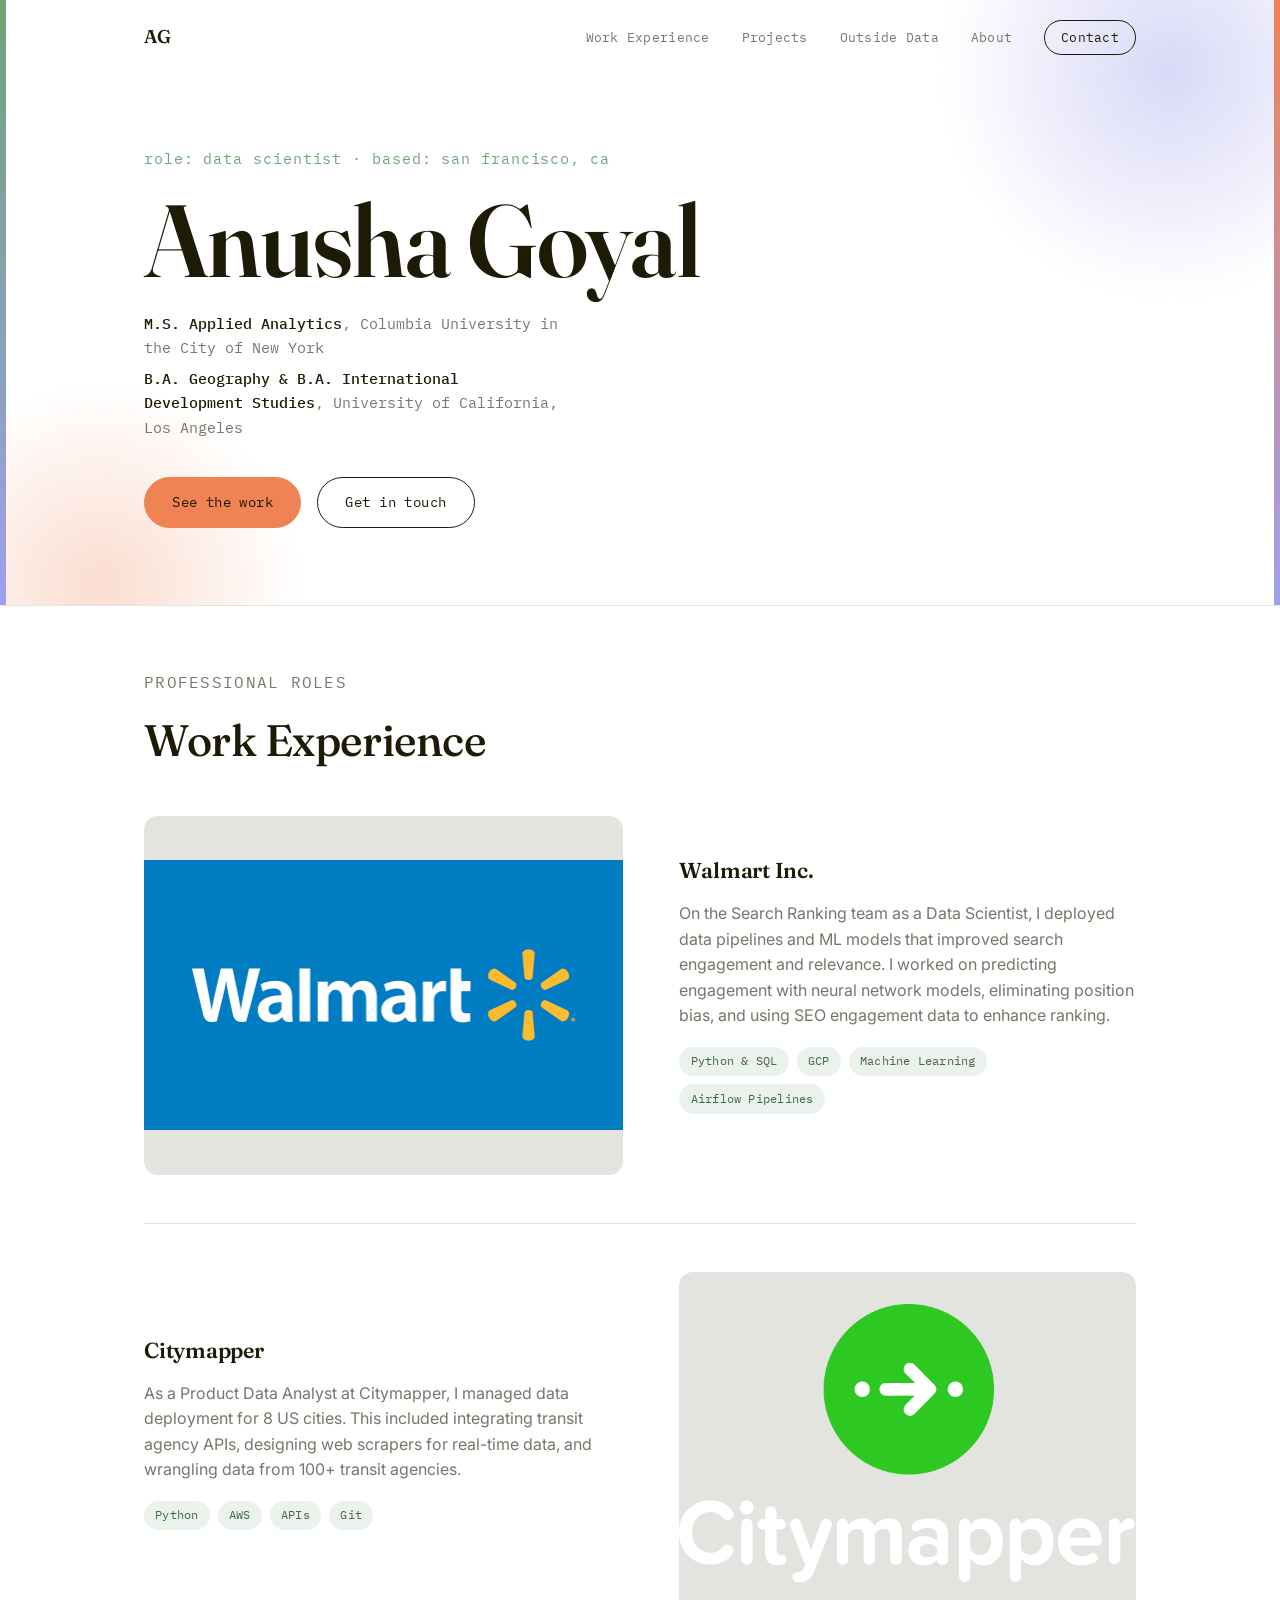
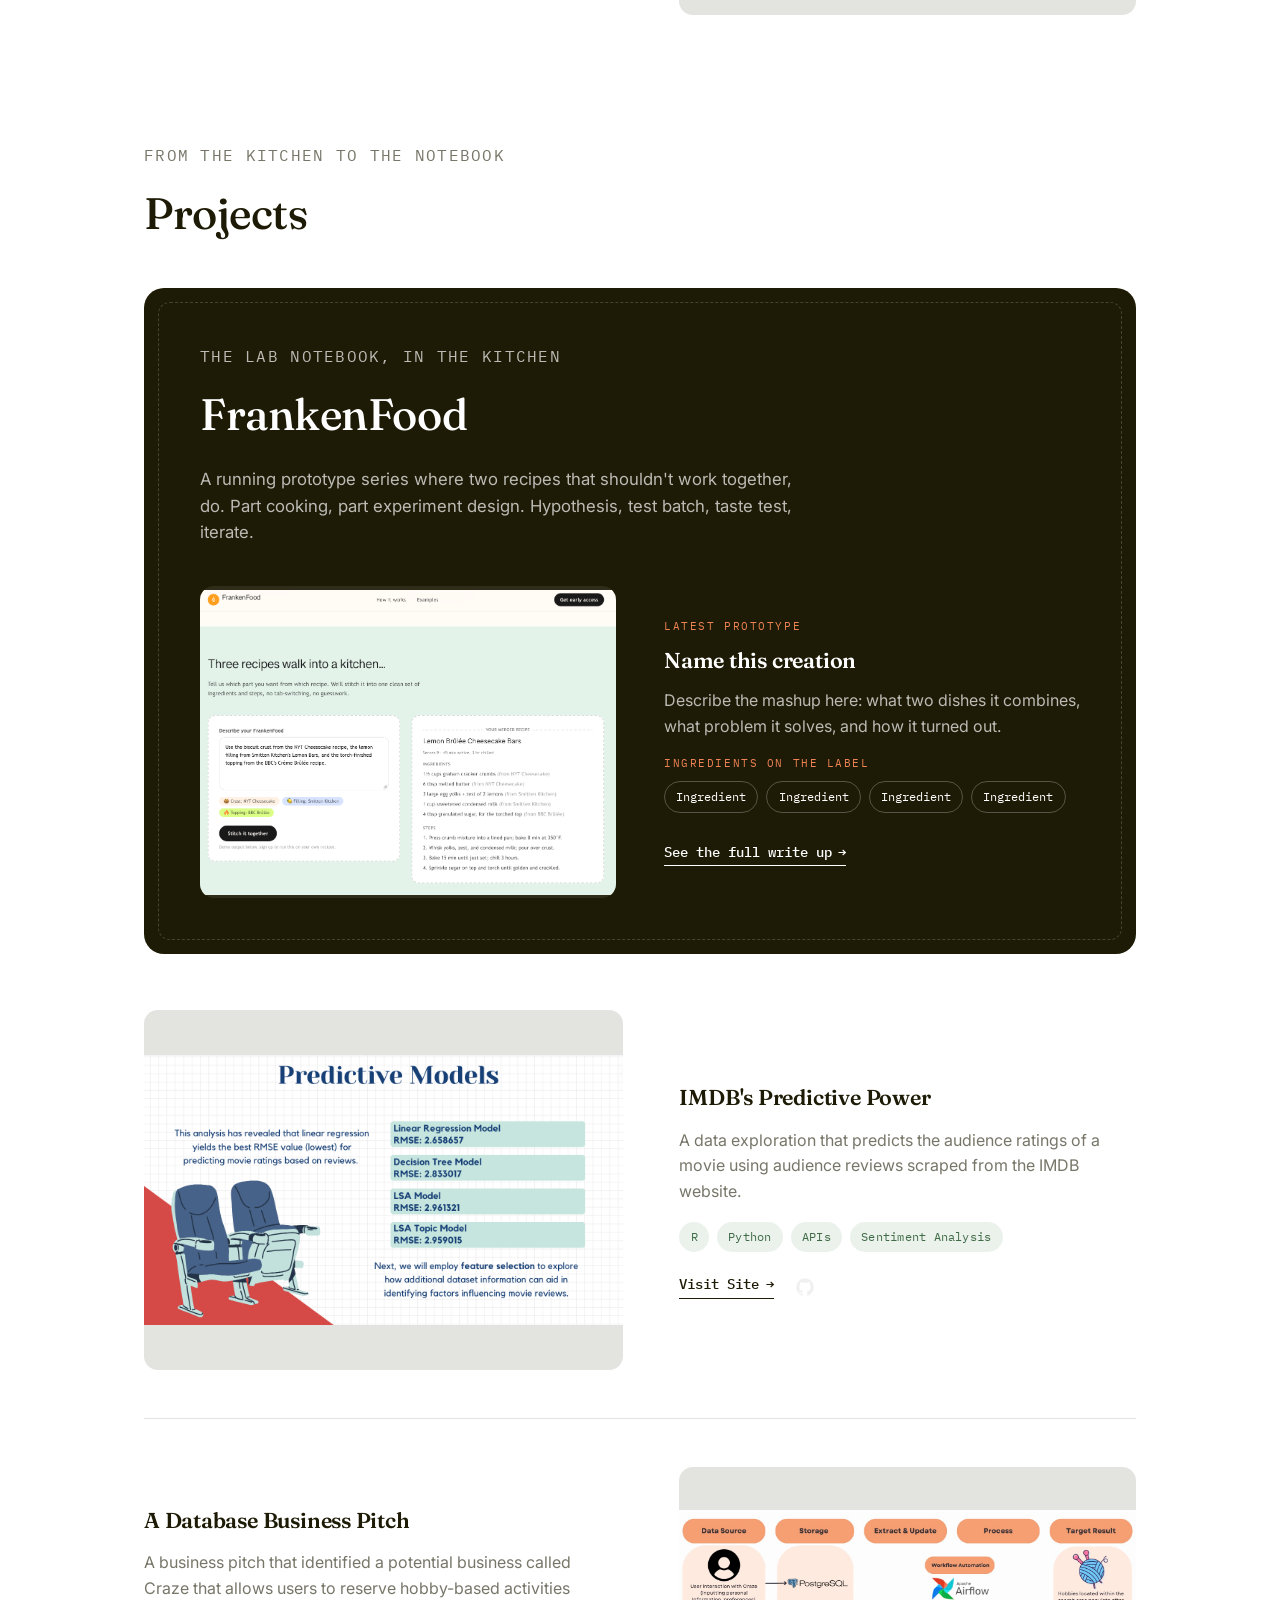
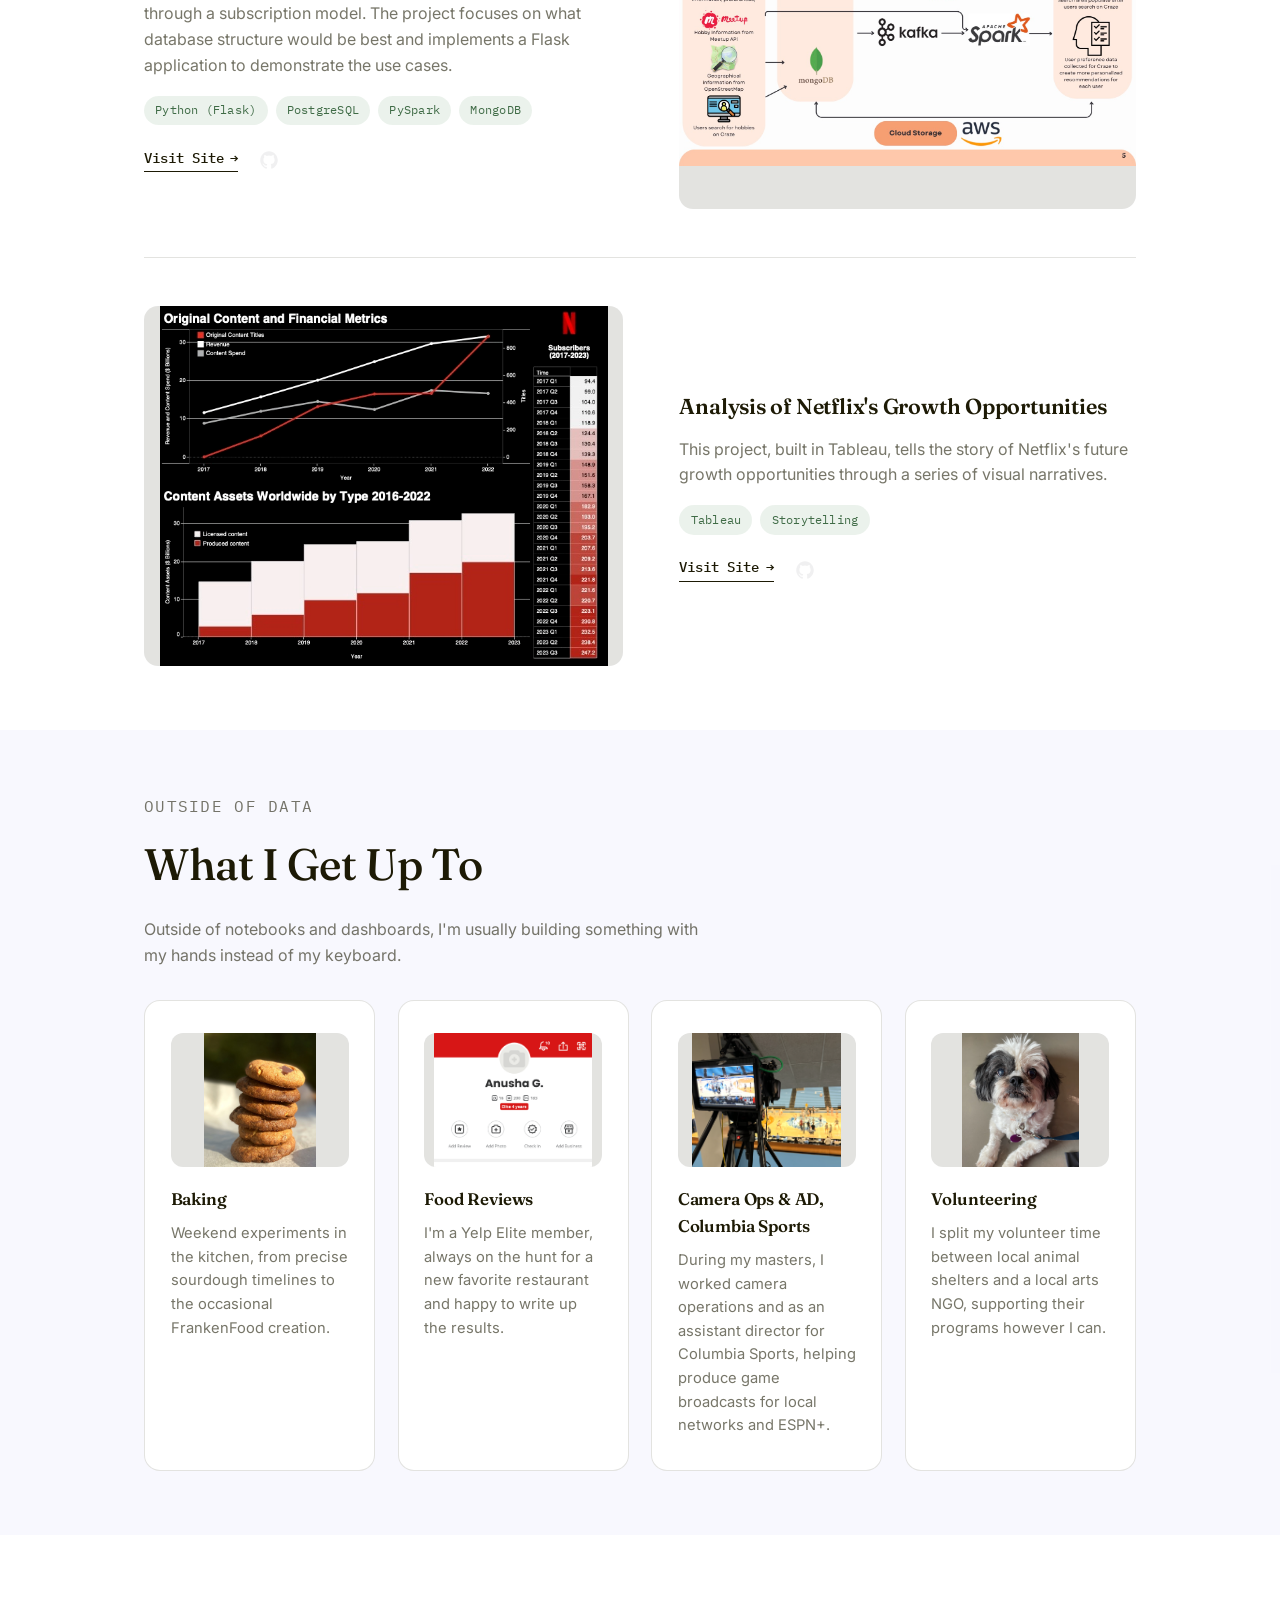
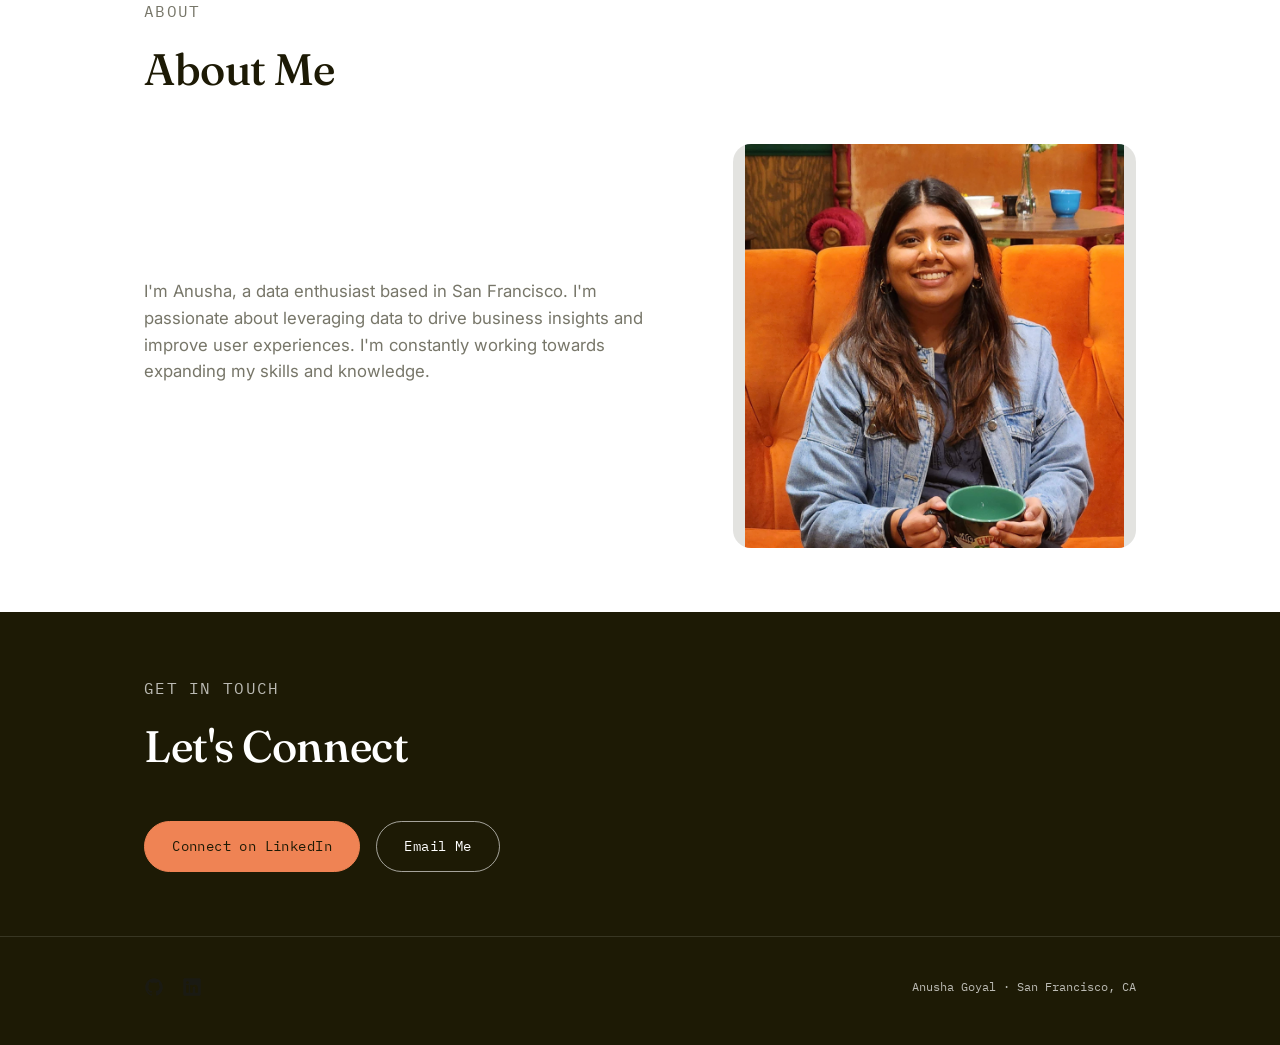
==== commit 20941650: "new updates" ====
--- a/index.html
+++ b/index.html
@@ -27,9 +27,8 @@
       <nav class="nav" role="navigation">
         <a href="#top" class="nav__mark">AG</a>
         <ul class="nav__items">
-          <li class="nav__item"><a href="#passion-projects" class="nav__link">Passion Projects</a></li>
           <li class="nav__item"><a href="#work-experience" class="nav__link">Work Experience</a></li>
-          <li class="nav__item"><a href="#data-projects" class="nav__link">Data Projects</a></li>
+          <li class="nav__item"><a href="#projects" class="nav__link">Projects</a></li>
           <li class="nav__item"><a href="#extracurriculars" class="nav__link">Outside Data</a></li>
           <li class="nav__item"><a href="#about" class="nav__link">About</a></li>
           <li class="nav__item"><a href="#contact" class="nav__link nav__link--cta">Contact</a></li>
@@ -37,12 +36,17 @@
       </nav>
     </div>
 
+    <div class="header__glow" aria-hidden="true"></div>
+
     <div class="header__text-box row">
       <p class="header__eyebrow">role: data scientist &middot; based: san francisco, ca</p>
       <h1 class="heading-primary">
         <span>Anusha Goyal</span>
       </h1>
-      <p class="header__degrees">M.S. Applied Analytics &nbsp;/&nbsp; B.A. Geography &nbsp;/&nbsp; B.A. International Development Studies</p>
+      <ul class="header__education">
+        <li><span class="header__degree">M.S. Applied Analytics</span>, Columbia University in the City of New York</li>
+        <li><span class="header__degree">B.A. Geography &amp; B.A. International Development Studies</span>, University of California, Los Angeles</li>
+      </ul>
       <div class="header__actions">
         <a href="#work-experience" class="btn btn--pink">See the work</a>
         <a href="#contact" class="btn btn--outline">Get in touch</a>
@@ -51,48 +55,6 @@
   </header>
 
   <main role="main">
-
-    <!-- ***** Passion Projects ***** -->
-
-    <section class="passion-projects" id="passion-projects">
-      <div class="row">
-        <p class="section__eyebrow">just for fun</p>
-        <h2>Passion Projects</h2>
-
-        <div class="recipe-card">
-          <div class="recipe-card__header">
-            <p class="section__eyebrow section__eyebrow--on-dark">Stitching together any recipes you want</p>
-            <h2>FrankenFood</h2>
-            <p class="recipe-card__tagline">
-              A prototype that will allow you to stitch together the best parts of any recipes you want. Whether you don't have an ingredient for the frosting. Whether you just like the other flavors. FrankenFood will merge the recipes for you. 
-            </p>
-          </div>
-
-          <div class="recipe-card__body">
-            <div class="recipe-card__image-box">
-              <img src="./images/frankenfood.jpg" class="recipe-card__image" alt="FrankenFood prototype" />
-            </div>
-            <div class="recipe-card__details">
-              <p class="recipe-card__label">latest prototype</p>
-              <h3>Be Your Own Recipe Developer</h3>
-              <p>
-                I built this when I wanted to bake my friend her ideal cake but needed 3 different recipes. I used AI to help me combine my shopping list and the recipes. Instead of going through this work, you can just use FrankenFood. 
-              </p>
-              <p class="recipe-card__label">Tools</p>
-              <ul class="recipe-card__ingredients">
-                <li>HTML</li>
-                <li>Prompt Engineering</li>
-                <li>Claude Code</li>
-                <li>Python</li>
-              </ul>
-              <a href="#" class="link__text link__text--on-dark">
-                Check it Out <span>&rarr;</span>
-              </a>
-            </div>
-          </div>
-        </div>
-      </div>
-    </section>
 
     <!-- ***** Work Experience ***** -->
 
@@ -142,13 +104,47 @@
       </div>
     </section>
 
-    <!-- ***** Data Projects ***** -->
-
-    <section class="work" id="data-projects">
+    <!-- ***** Projects ***** -->
+
+    <section class="projects" id="projects">
       <div class="row">
-        <p class="section__eyebrow">school and independent work</p>
-        <h2>Data Projects</h2>
-        <div class="work__boxes">
+        <p class="section__eyebrow">from the kitchen to the notebook</p>
+        <h2>Projects</h2>
+
+        <div class="recipe-card">
+          <div class="recipe-card__header">
+            <p class="section__eyebrow section__eyebrow--on-dark">the lab notebook, in the kitchen</p>
+            <h2>FrankenFood</h2>
+            <p class="recipe-card__tagline">
+              A running prototype series where two recipes that shouldn't work together, do. Part cooking, part experiment design. Hypothesis, test batch, taste test, iterate.
+            </p>
+          </div>
+
+          <div class="recipe-card__body">
+            <div class="recipe-card__image-box">
+              <img src="./images/frankenfood.jpg" class="recipe-card__image" alt="FrankenFood prototype" />
+            </div>
+            <div class="recipe-card__details">
+              <p class="recipe-card__label">latest prototype</p>
+              <h3>Name this creation</h3>
+              <p>
+                Describe the mashup here: what two dishes it combines, what problem it solves, and how it turned out.
+              </p>
+              <p class="recipe-card__label">ingredients on the label</p>
+              <ul class="recipe-card__ingredients">
+                <li>Ingredient</li>
+                <li>Ingredient</li>
+                <li>Ingredient</li>
+                <li>Ingredient</li>
+              </ul>
+              <a href="#" class="link__text link__text--on-dark">
+                See the full write up <span>&rarr;</span>
+              </a>
+            </div>
+          </div>
+        </div>
+
+        <div class="work__boxes work__boxes--projects">
 
           <div class="work__box">
             <div class="work__image-box">
@@ -246,7 +242,7 @@
               <img src="./images/hobby1.png" class="ex-card__image" alt="Baking" />
             </div>
             <h3>Baking</h3>
-            <p>Weekend experiments in the kitchen, from precise macaroon timelines to the occasional FrankenFood creation.</p>
+            <p>Weekend experiments in the kitchen, from precise sourdough timelines to the occasional FrankenFood creation.</p>
           </div>
 
           <div class="ex-card">
@@ -286,7 +282,7 @@
         <div class="about__content">
           <div class="about__text">
             <p>
-              I'm Anusha, a data enthusiast based in San Francisco. I'm passionate about leveraging data to drive business insights and improve user experiences. Outside of data, I love baking, movies, and crafting, a passion that shows up in projects like FrankenFood, my passion project for inventing fun foods out of unrelated recipes.
+              I'm Anusha, a data enthusiast based in San Francisco. I'm passionate about leveraging data to drive business insights and improve user experiences. I'm constantly working towards expanding my skills and knowledge.
             </p>
           </div>
 
@@ -305,12 +301,9 @@
       <p class="section__eyebrow section__eyebrow--on-dark">get in touch</p>
       <h2>Let's Connect</h2>
       <div class="contact__info">
-        <p>
-          I'd love to chat about anything and everything, so let's connect. I'm always looking to learn from fellow professionals. The best way to reach me is through a LinkedIn message, find my profile below. Prefer email? Reach out directly instead.
-        </p>
         <div class="contact__actions">
           <a href="https://www.linkedin.com/in/anusha-goyal/" class="btn btn--pink">Connect on LinkedIn</a>
-          <a href="mailto:anusha.v.goyal@gmail.com" class="btn btn--outline btn--outline-dark">Email Me</a>
+          <a href="mailto:youremail@example.com" class="btn btn--outline btn--outline-dark">Email Me</a>
         </div>
       </div>
     </div>
--- a/index.css
+++ b/index.css
@@ -92,8 +92,8 @@
    ========================================================= */
 .section__eyebrow {
   font-family: var(--font-mono);
-  font-size: 0.72rem;
-  letter-spacing: 0.14em;
+  font-size: 1rem;
+  letter-spacing: 0.08em;
   text-transform: uppercase;
   color: var(--ink-60);
   margin: 0 0 0.6rem;
@@ -156,6 +156,65 @@
 .header {
   background: var(--paper);
   border-bottom: 1px solid var(--ink-12);
+  position: relative;
+  overflow: hidden;
+}
+
+.header::before,
+.header::after {
+  content: "";
+  position: absolute;
+  top: 0;
+  bottom: 0;
+  width: 6px;
+  z-index: 2;
+}
+
+.header::before {
+  left: 0;
+  background: linear-gradient(180deg, var(--sage), var(--periwinkle));
+}
+
+.header::after {
+  right: 0;
+  background: linear-gradient(180deg, var(--coral), var(--periwinkle));
+}
+
+.header__glow {
+  position: absolute;
+  inset: 0;
+  pointer-events: none;
+  z-index: 0;
+}
+
+.header__glow::before {
+  content: "";
+  position: absolute;
+  top: -160px;
+  right: -120px;
+  width: 460px;
+  height: 460px;
+  border-radius: 50%;
+  background: radial-gradient(circle, rgba(159, 159, 237, 0.4), transparent 70%);
+  filter: blur(6px);
+}
+
+.header__glow::after {
+  content: "";
+  position: absolute;
+  bottom: -180px;
+  left: -100px;
+  width: 400px;
+  height: 400px;
+  border-radius: 50%;
+  background: radial-gradient(circle, rgba(239, 131, 84, 0.28), transparent 70%);
+  filter: blur(6px);
+}
+
+.header__row,
+.header__text-box {
+  position: relative;
+  z-index: 1;
 }
 
 .header__row {
@@ -200,12 +259,12 @@
 .nav__link--cta:hover { background: var(--ink); color: var(--paper); }
 
 .header__text-box {
-  padding: clamp(4rem, 10vw, 7.5rem) var(--edge) clamp(4.5rem, 11vw, 8rem);
+  padding: clamp(2.5rem, 6vw, 4.5rem) var(--edge) clamp(3rem, 6vw, 5rem);
 }
 
 .header__eyebrow {
   font-family: var(--font-mono);
-  font-size: 0.8rem;
+  font-size: 0.95rem;
   letter-spacing: 0.06em;
   color: var(--sage);
   margin-bottom: 1.2rem;
@@ -219,12 +278,20 @@
 
 .heading-primary span { display: inline-block; }
 
-.header__degrees {
+.header__education {
+  display: flex;
+  flex-direction: column;
+  gap: 0.4rem;
   font-family: var(--font-mono);
   font-size: 0.95rem;
   color: var(--ink-60);
-  max-width: 40ch;
+  max-width: 46ch;
   margin-bottom: 2.4rem;
+}
+
+.header__degree {
+  color: var(--ink);
+  font-weight: 500;
 }
 
 .header__actions {
@@ -237,13 +304,13 @@
    Work
    ========================================================= */
 .work {
-  padding: clamp(4rem, 9vw, 7rem) 0;
+  padding: clamp(2.5rem, 5vw, 4rem) 0;
 }
 
 .work__boxes {
   display: flex;
   flex-direction: column;
-  gap: clamp(3rem, 6vw, 4.5rem);
+  gap: clamp(2rem, 4vw, 3rem);
 }
 
 .work__box {
@@ -251,7 +318,7 @@
   grid-template-columns: 1.05fr 1fr;
   gap: clamp(2rem, 5vw, 3.5rem);
   align-items: center;
-  padding-bottom: clamp(3rem, 6vw, 4.5rem);
+  padding-bottom: clamp(2rem, 4vw, 3rem);
   border-bottom: 1px solid var(--ink-12);
 }
 
@@ -264,12 +331,15 @@
   overflow: hidden;
   background: var(--ink-12);
   aspect-ratio: 4 / 3;
+  display: flex;
+  align-items: center;
+  justify-content: center;
 }
 
 .work__image {
   width: 100%;
   height: 100%;
-  object-fit: cover;
+  object-fit: contain;
   transition: transform 0.5s var(--ease);
 }
 
@@ -317,7 +387,7 @@
    Extracurriculars
    ========================================================= */
 .extracurriculars {
-  padding: clamp(4rem, 9vw, 7rem) 0;
+  padding: clamp(2.5rem, 5vw, 4rem) 0;
   background: rgba(159, 159, 237, 0.08);
 }
 
@@ -325,7 +395,7 @@
   color: var(--ink-60);
   max-width: 56ch;
   margin-top: -1.4rem;
-  margin-bottom: 2.6rem;
+  margin-bottom: 2rem;
 }
 
 .extracurriculars__grid {
@@ -354,12 +424,15 @@
   aspect-ratio: 4 / 3;
   background: var(--ink-12);
   margin-bottom: 1.2rem;
+  display: flex;
+  align-items: center;
+  justify-content: center;
 }
 
 .ex-card__image {
   width: 100%;
   height: 100%;
-  object-fit: cover;
+  object-fit: contain;
   transition: transform 0.4s var(--ease);
 }
 
@@ -374,13 +447,17 @@
 }
 
 /* =========================================================
-   Passion Projects, signature "recipe card" treatment
-   ========================================================= */
-.passion-projects {
-  padding: clamp(4rem, 9vw, 7rem) 0;
-}
-
-.passion-projects .recipe-card { margin-top: 0.5rem; }
+   Projects, opens with the "recipe card" treatment for FrankenFood
+   ========================================================= */
+.projects {
+  padding: clamp(2.5rem, 5vw, 4rem) 0;
+}
+
+.projects .recipe-card { margin-top: 0.5rem; }
+
+.work__boxes--projects {
+  margin-top: clamp(2.5rem, 5vw, 3.5rem);
+}
 
 .recipe-card {
   background: var(--ink);
@@ -422,9 +499,12 @@
   overflow: hidden;
   aspect-ratio: 4 / 3;
   background: rgba(255, 255, 255, 0.08);
-}
-
-.recipe-card__image { width: 100%; height: 100%; object-fit: cover; }
+  display: flex;
+  align-items: center;
+  justify-content: center;
+}
+
+.recipe-card__image { width: 100%; height: 100%; object-fit: contain; }
 
 .recipe-card__label {
   font-family: var(--font-mono);
@@ -458,7 +538,7 @@
 /* =========================================================
    About
    ========================================================= */
-.about { padding: clamp(4rem, 9vw, 7rem) 0; }
+.about { padding: clamp(2.5rem, 5vw, 4rem) 0; }
 
 .about__content {
   display: grid;
@@ -479,9 +559,12 @@
   overflow: hidden;
   aspect-ratio: 1 / 1;
   background: var(--ink-12);
-}
-
-.about__photo { width: 100%; height: 100%; object-fit: cover; }
+  display: flex;
+  align-items: center;
+  justify-content: center;
+}
+
+.about__photo { width: 100%; height: 100%; object-fit: contain; }
 
 /* =========================================================
    Contact
@@ -489,7 +572,7 @@
 .contact {
   background: var(--ink);
   color: var(--paper);
-  padding: clamp(4rem, 9vw, 6.5rem) 0;
+  padding: clamp(2.5rem, 5vw, 4rem) 0;
 }
 
 .contact h2 { color: var(--paper); }
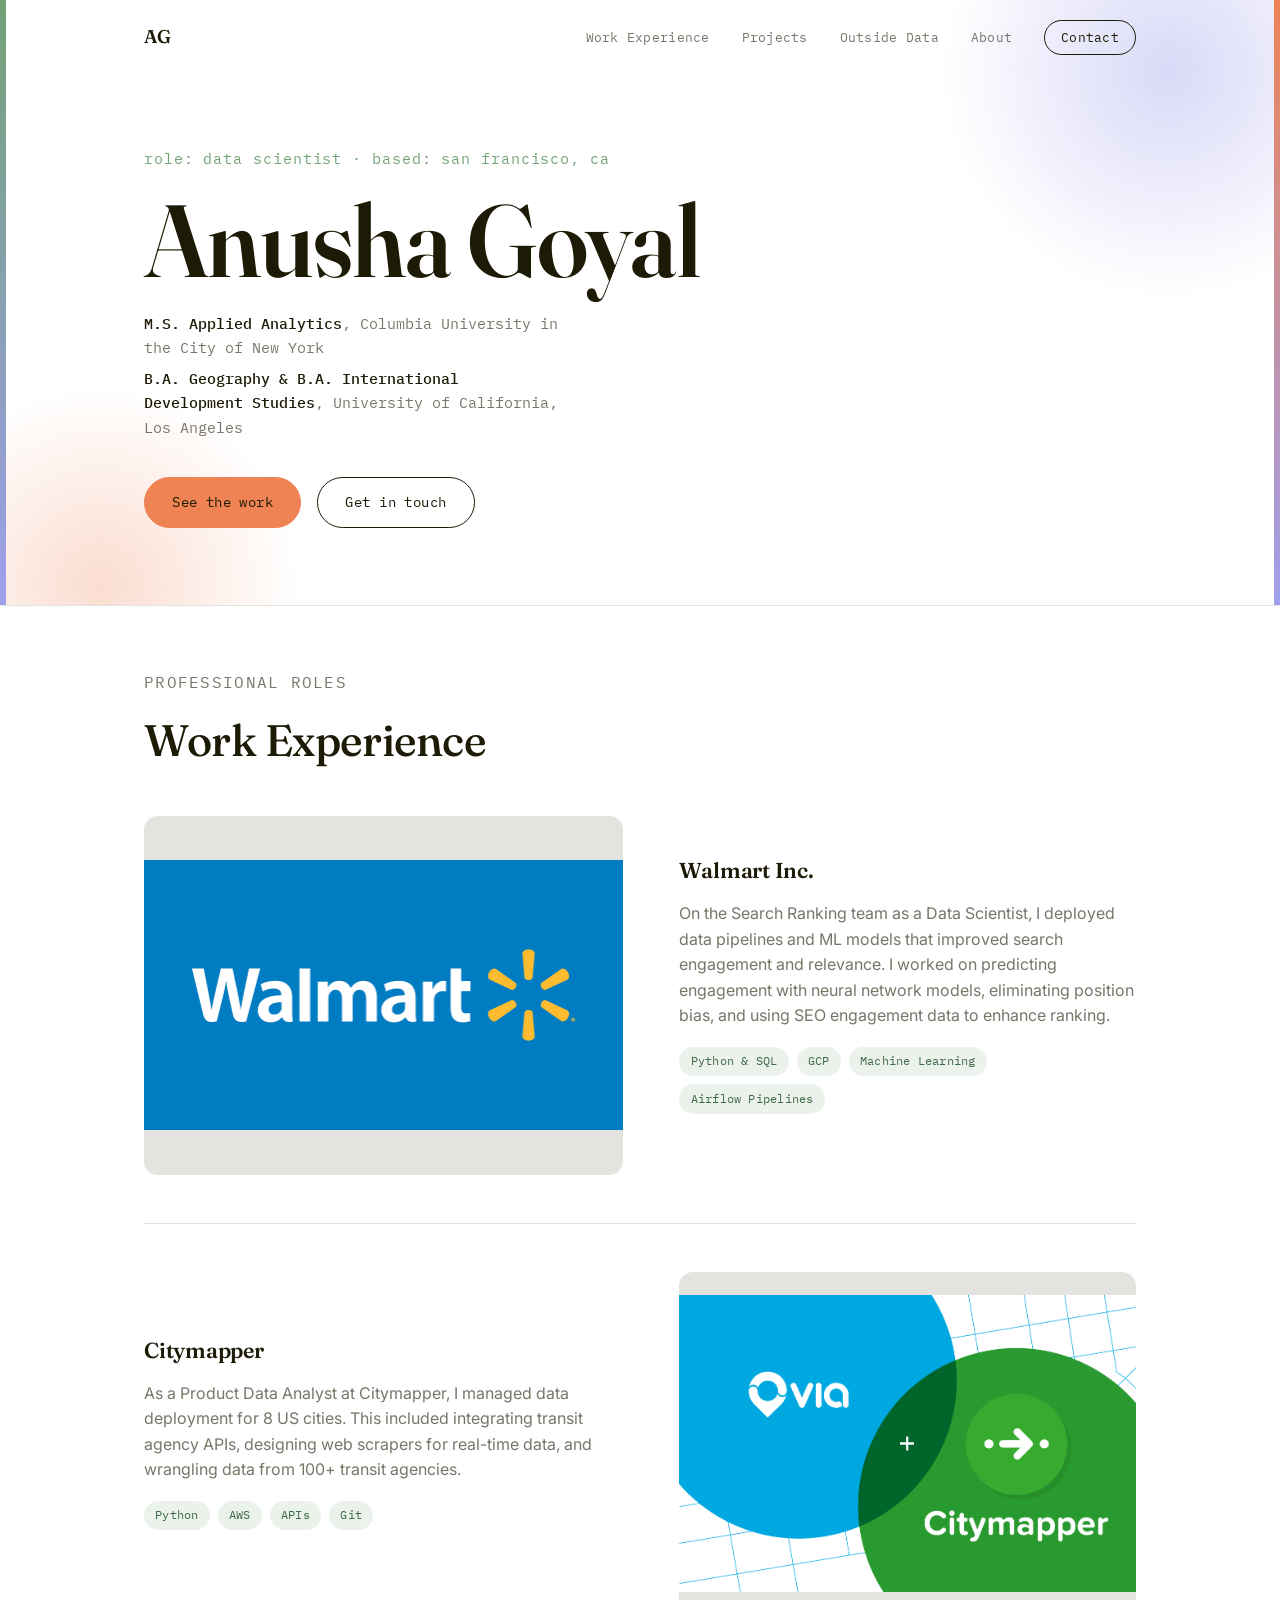
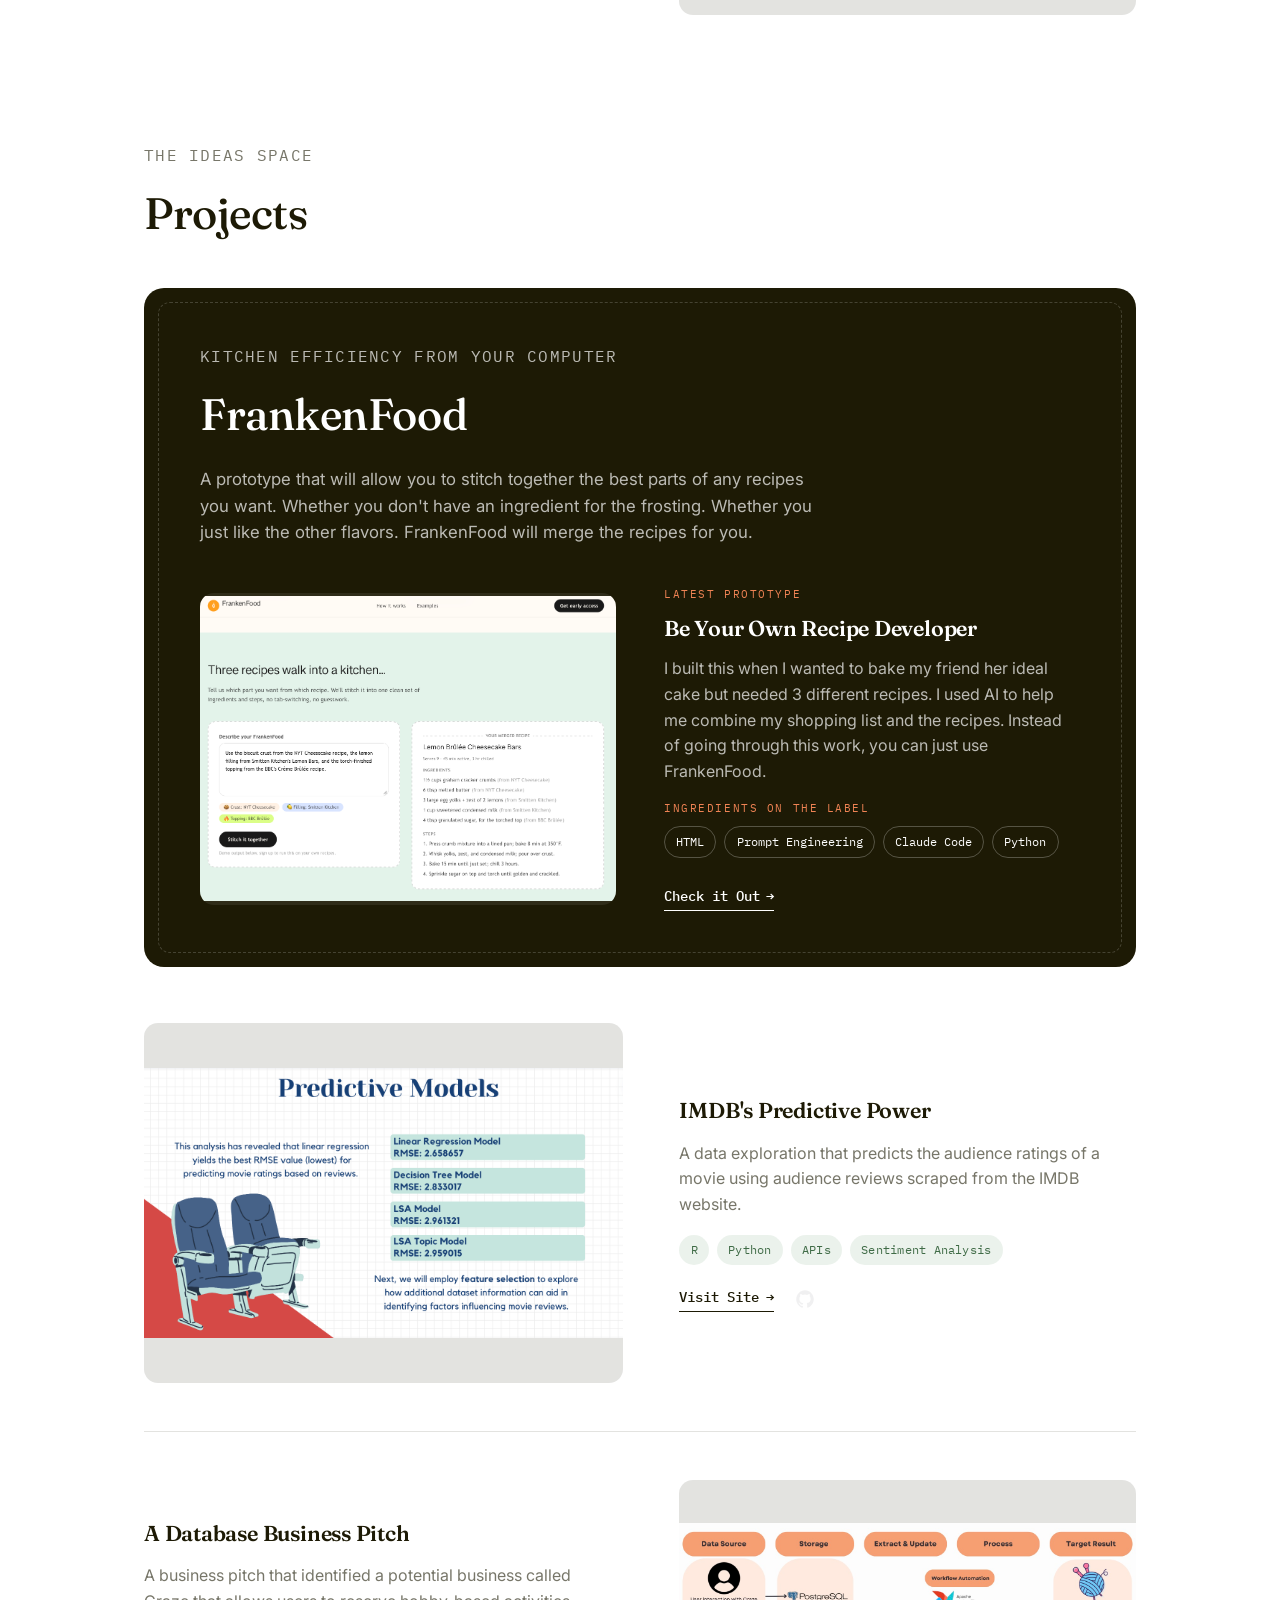
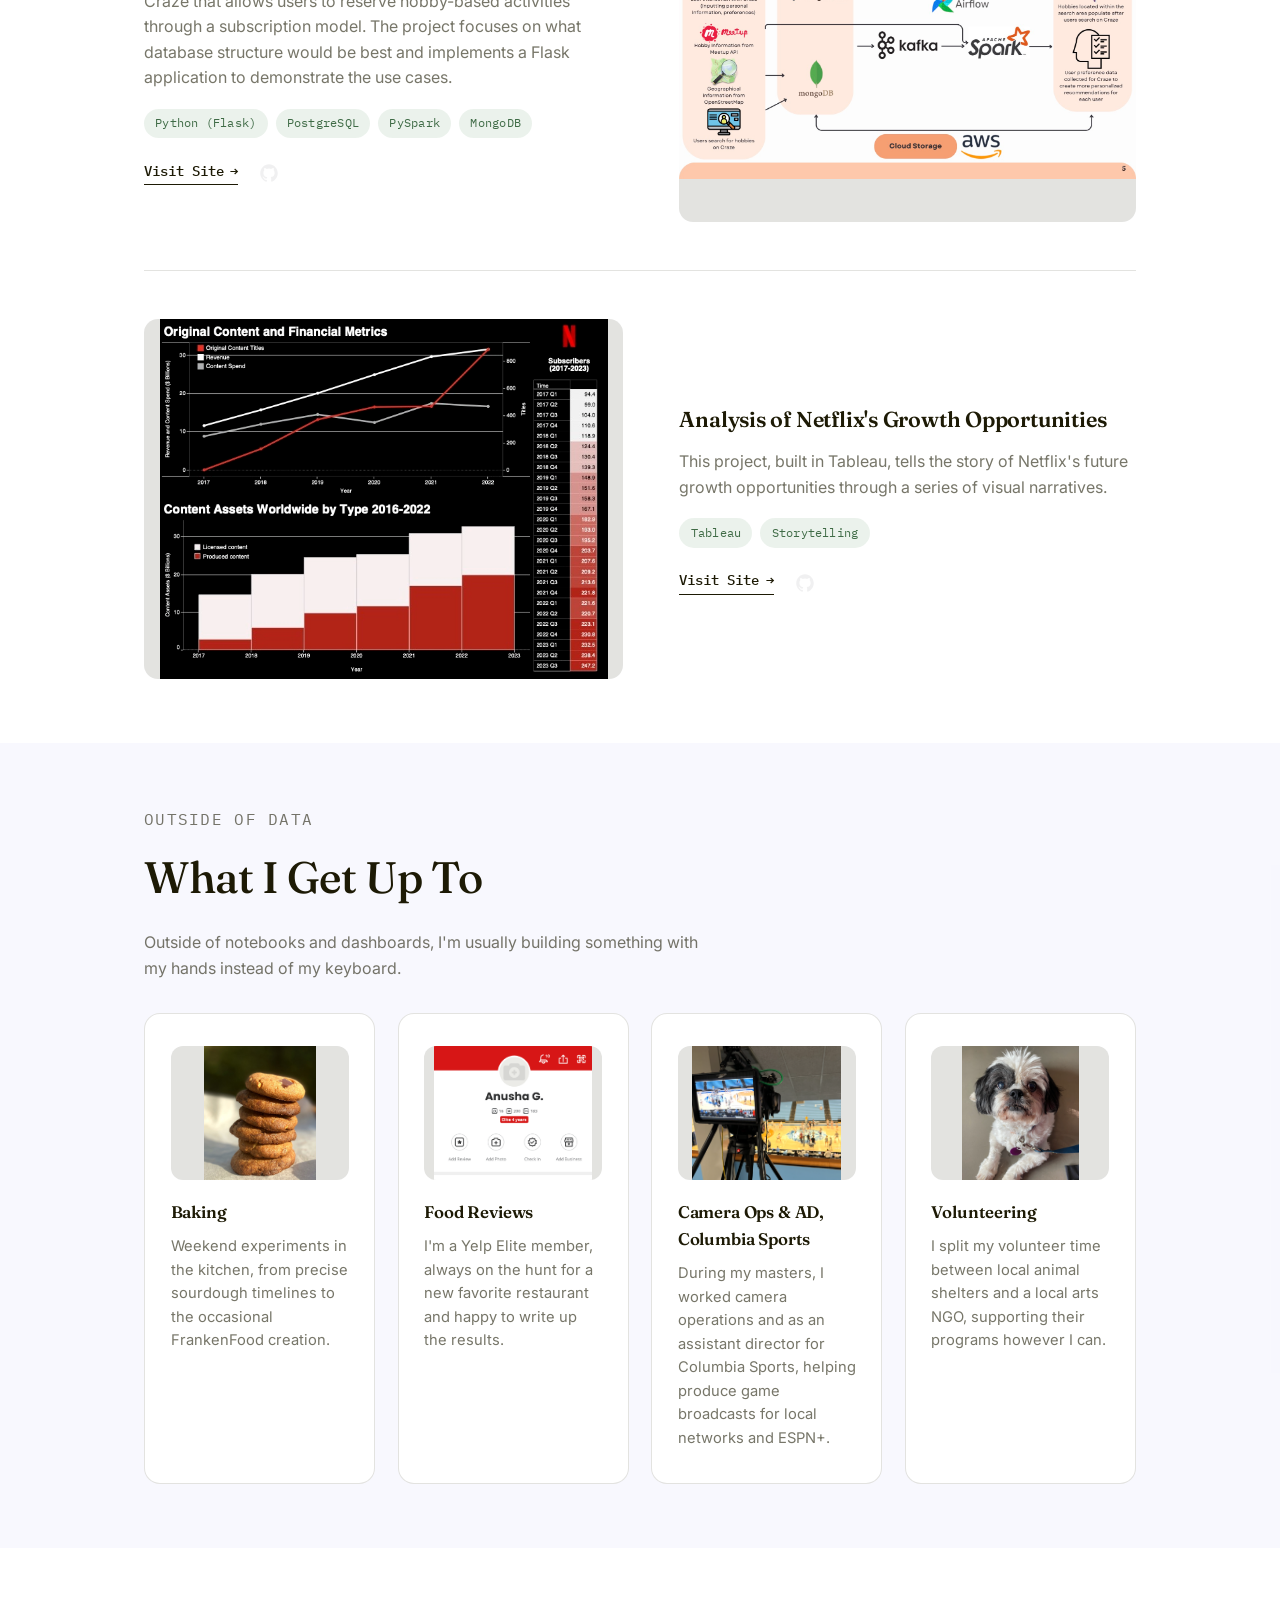
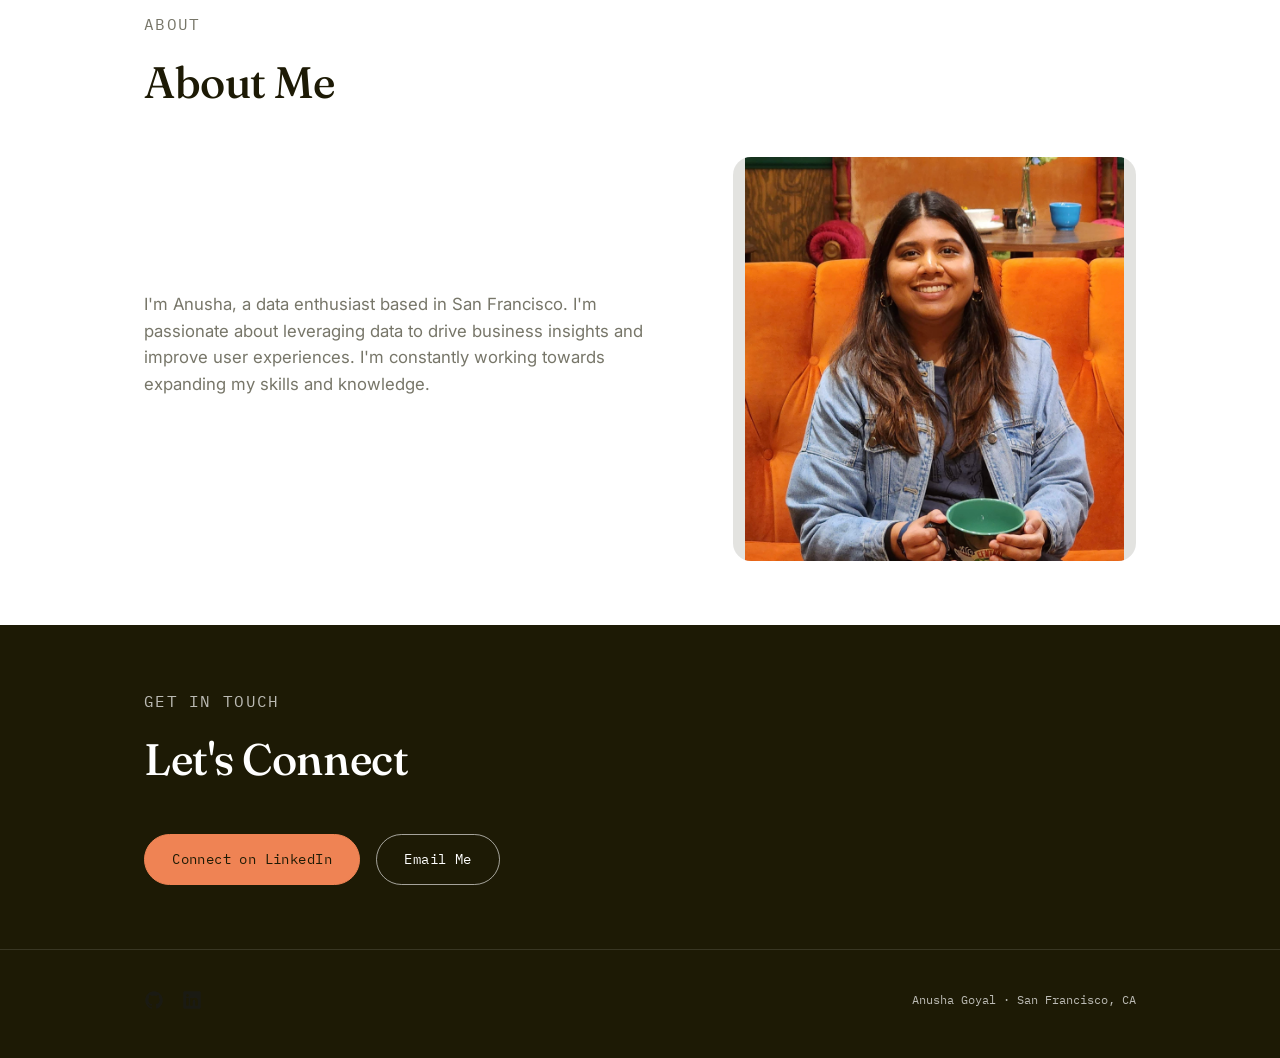
==== commit 559dcf10: "add_frankedfood" ====
--- a/index.html
+++ b/index.html
@@ -108,15 +108,15 @@
 
     <section class="projects" id="projects">
       <div class="row">
-        <p class="section__eyebrow">from the kitchen to the notebook</p>
+        <p class="section__eyebrow">The Ideas Space</p>
         <h2>Projects</h2>
 
         <div class="recipe-card">
           <div class="recipe-card__header">
-            <p class="section__eyebrow section__eyebrow--on-dark">the lab notebook, in the kitchen</p>
+            <p class="section__eyebrow section__eyebrow--on-dark">Kitchen Efficiency from your computer</p>
             <h2>FrankenFood</h2>
             <p class="recipe-card__tagline">
-              A running prototype series where two recipes that shouldn't work together, do. Part cooking, part experiment design. Hypothesis, test batch, taste test, iterate.
+              A prototype that will allow you to stitch together the best parts of any recipes you want. Whether you don't have an ingredient for the frosting. Whether you just like the other flavors. FrankenFood will merge the recipes for you. 
             </p>
           </div>
 
@@ -126,19 +126,19 @@
             </div>
             <div class="recipe-card__details">
               <p class="recipe-card__label">latest prototype</p>
-              <h3>Name this creation</h3>
-              <p>
-                Describe the mashup here: what two dishes it combines, what problem it solves, and how it turned out.
+              <h3>Be Your Own Recipe Developer</h3>
+              <p>
+                I built this when I wanted to bake my friend her ideal cake but needed 3 different recipes. I used AI to help me combine my shopping list and the recipes. Instead of going through this work, you can just use FrankenFood. 
               </p>
               <p class="recipe-card__label">ingredients on the label</p>
               <ul class="recipe-card__ingredients">
-                <li>Ingredient</li>
-                <li>Ingredient</li>
-                <li>Ingredient</li>
-                <li>Ingredient</li>
-              </ul>
-              <a href="#" class="link__text link__text--on-dark">
-                See the full write up <span>&rarr;</span>
+                <li>HTML</li>
+                <li>Prompt Engineering</li>
+                <li>Claude Code</li>
+                <li>Python</li>
+              </ul>
+              <a href="/frankenfood/" class="link__text link__text--on-dark">
+                Check it Out <span>&rarr;</span>
               </a>
             </div>
           </div>
